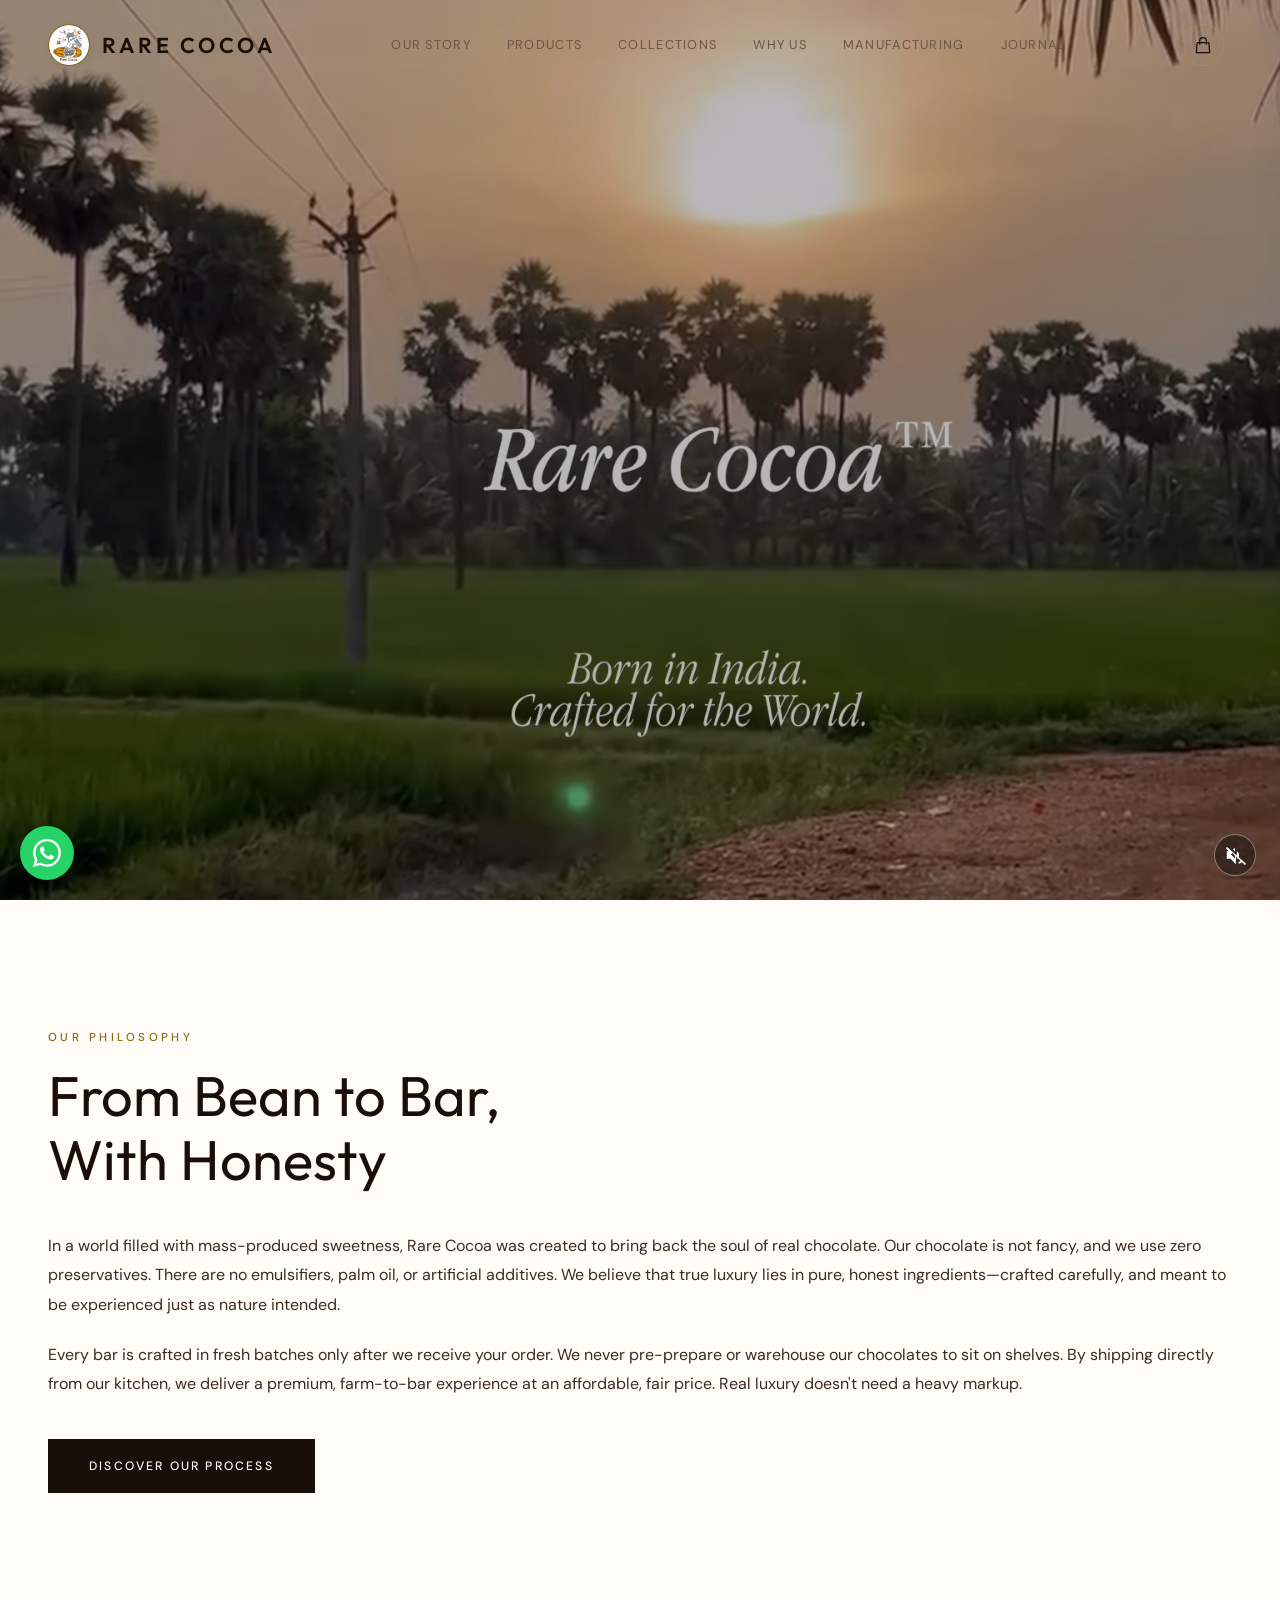
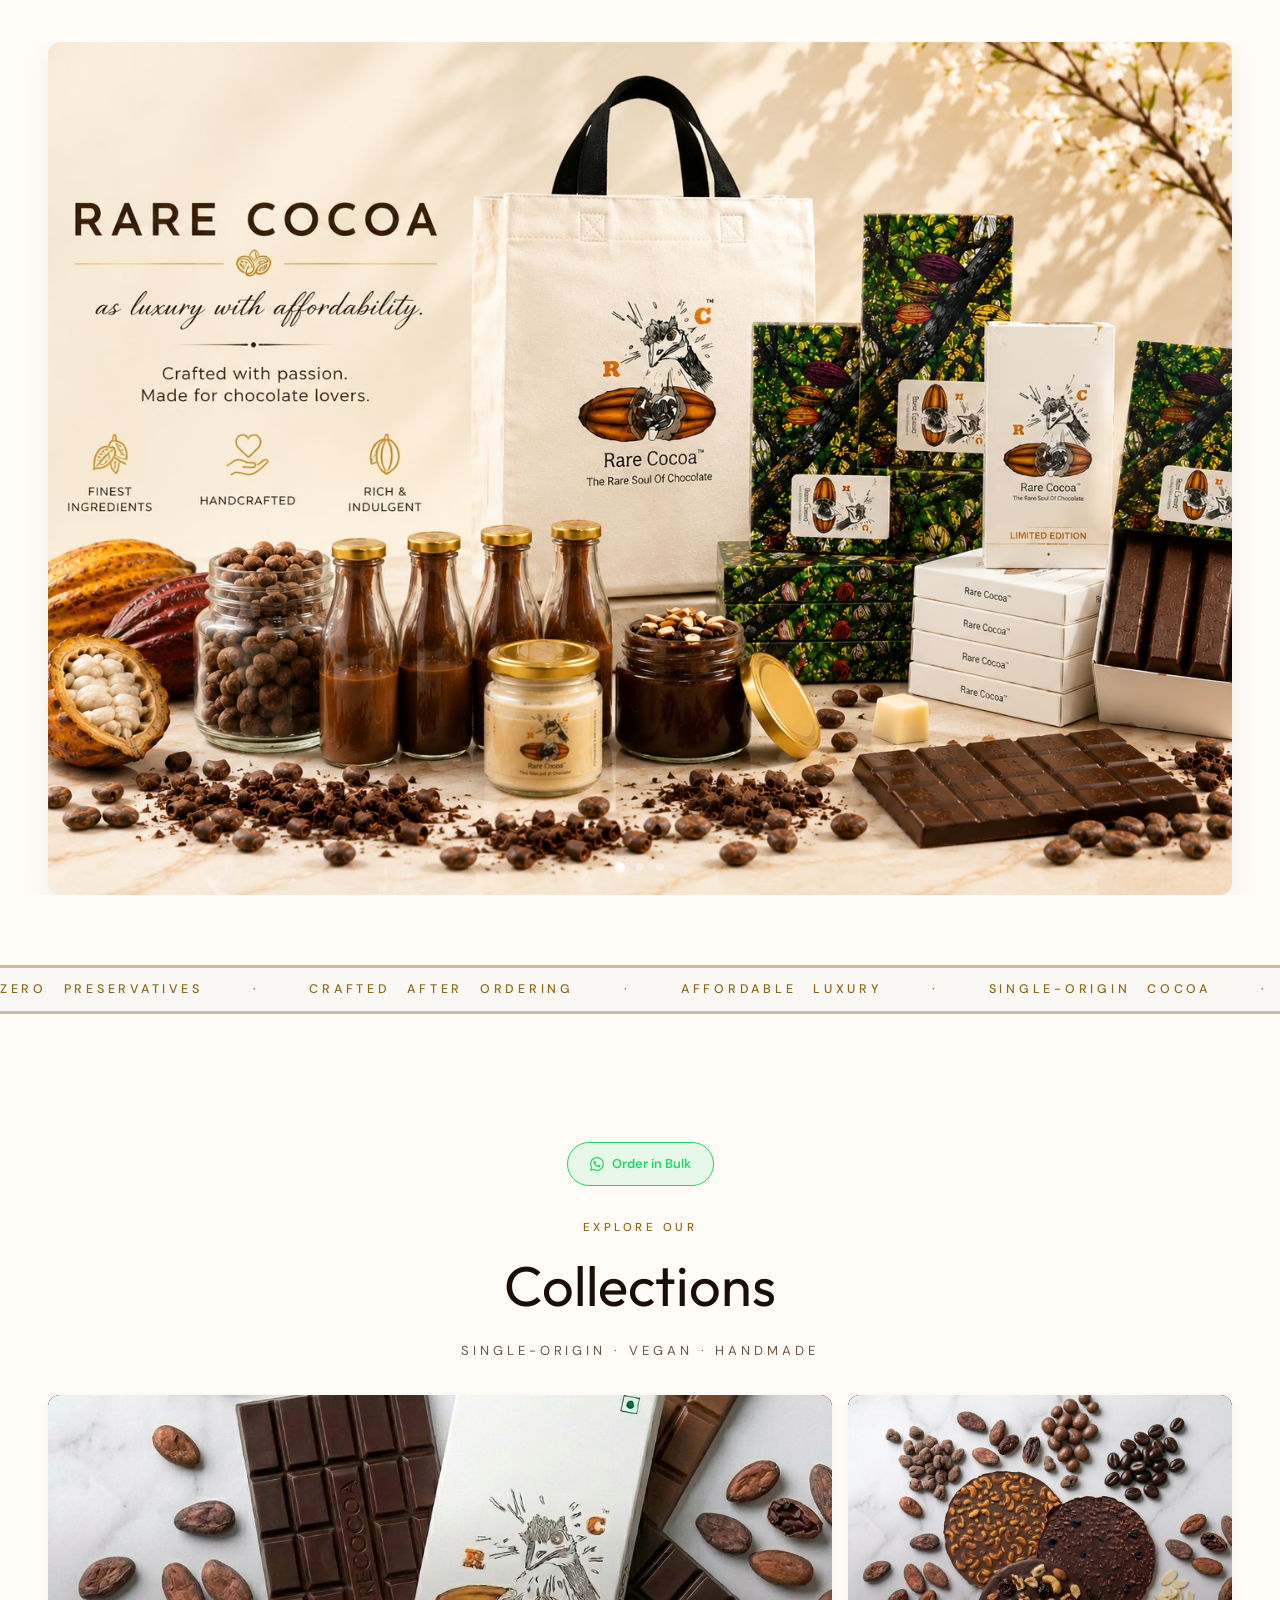
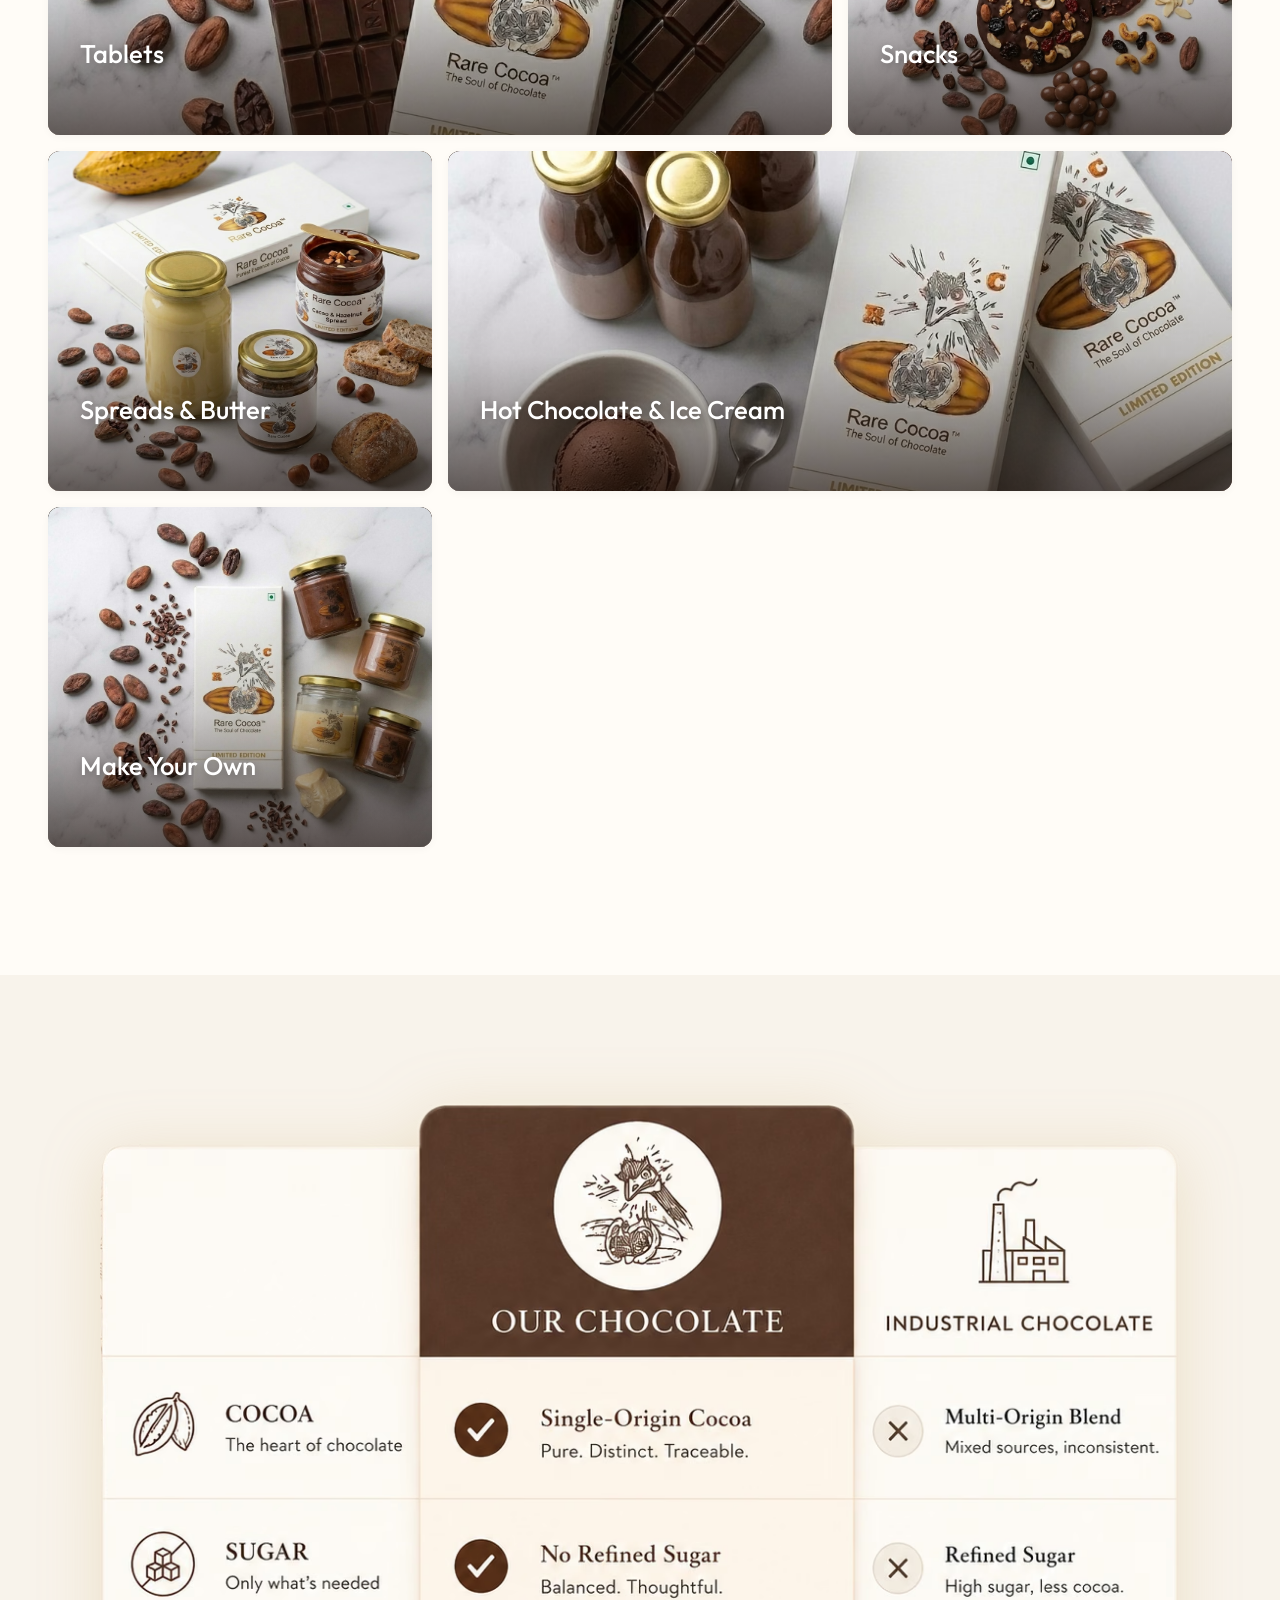
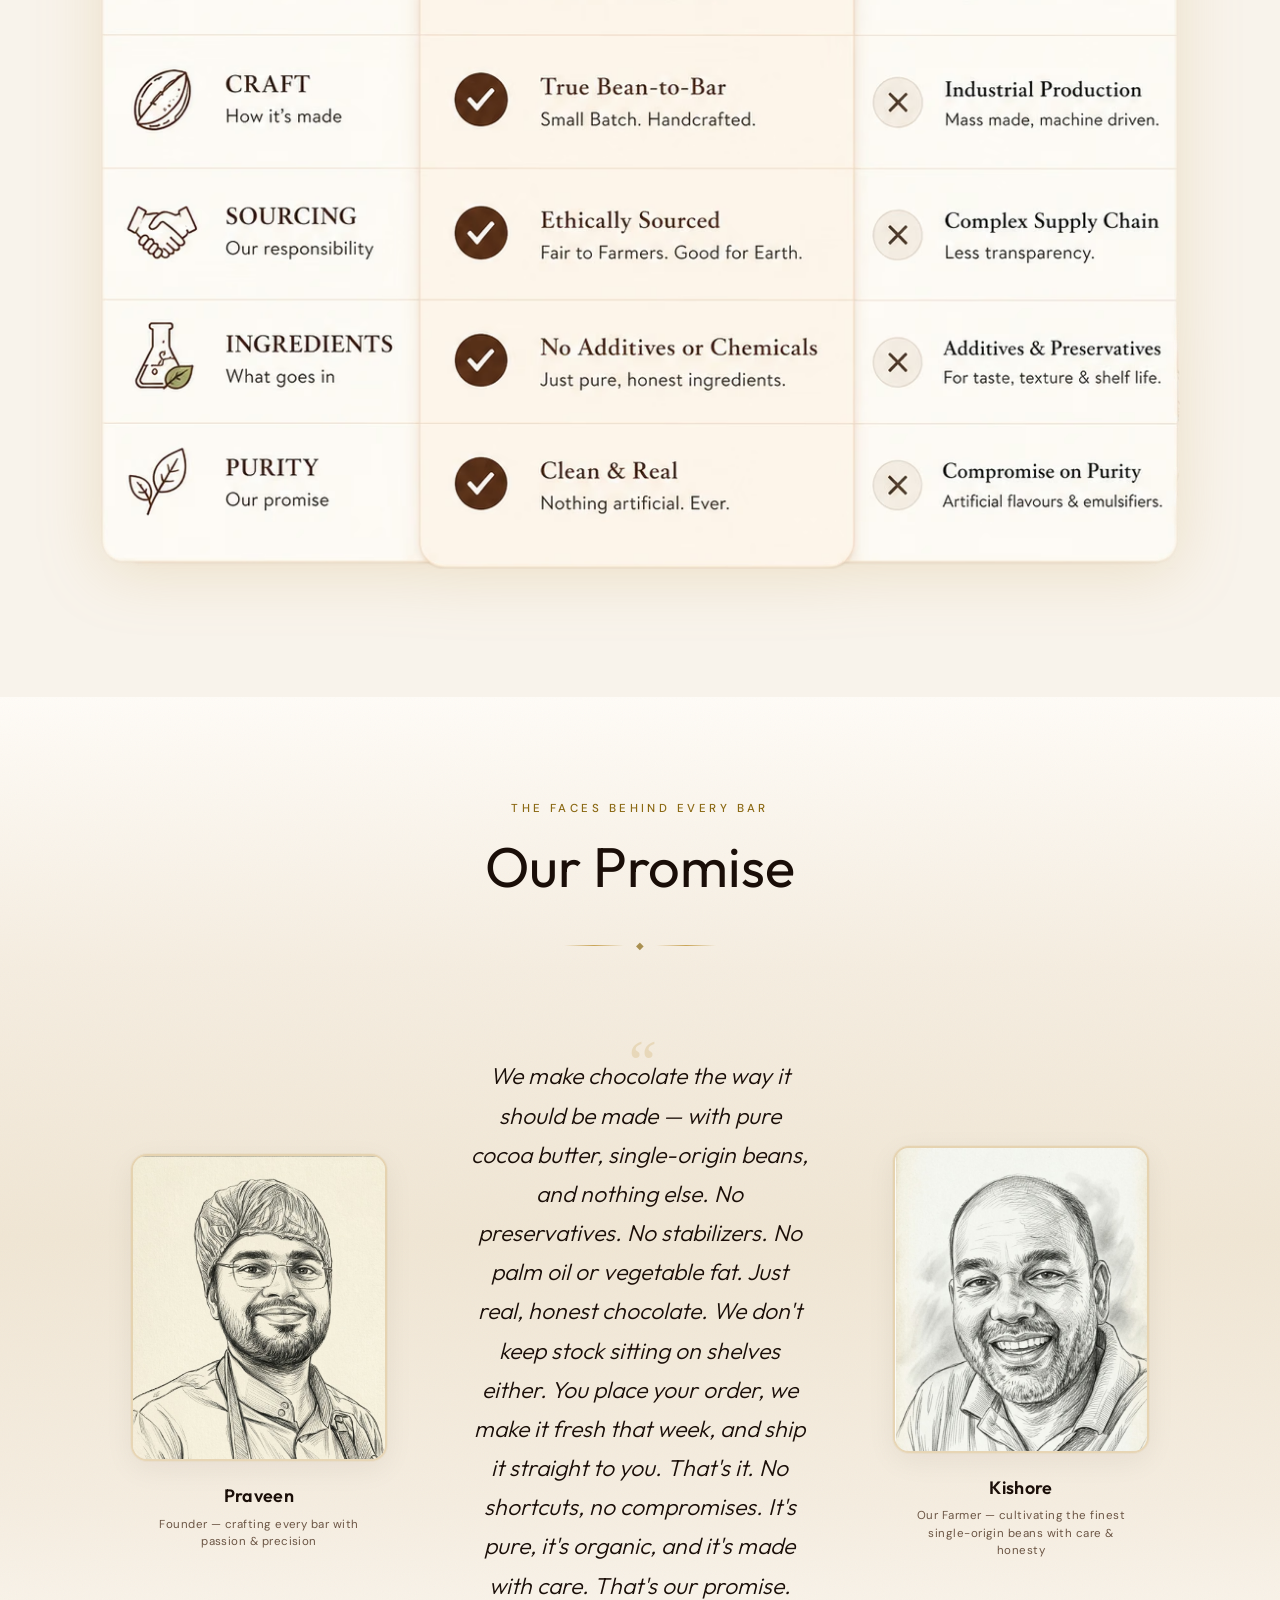
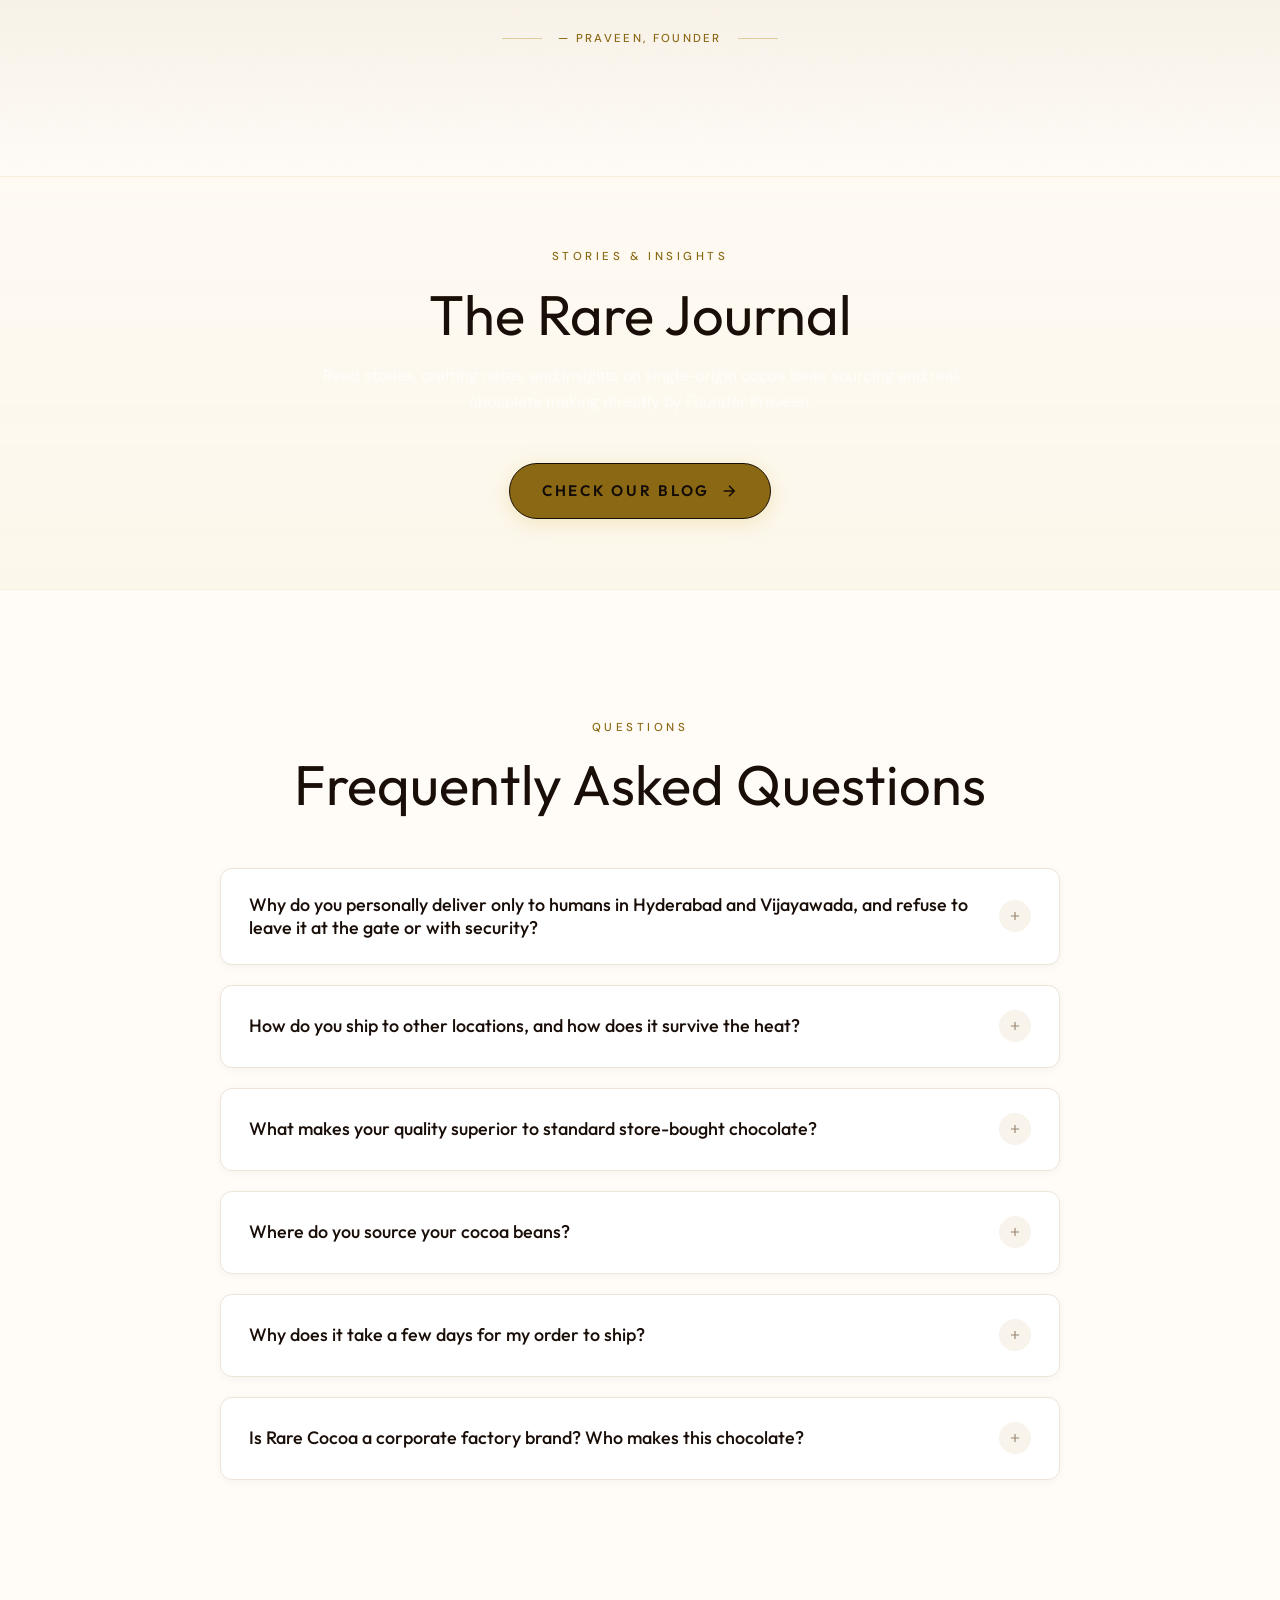
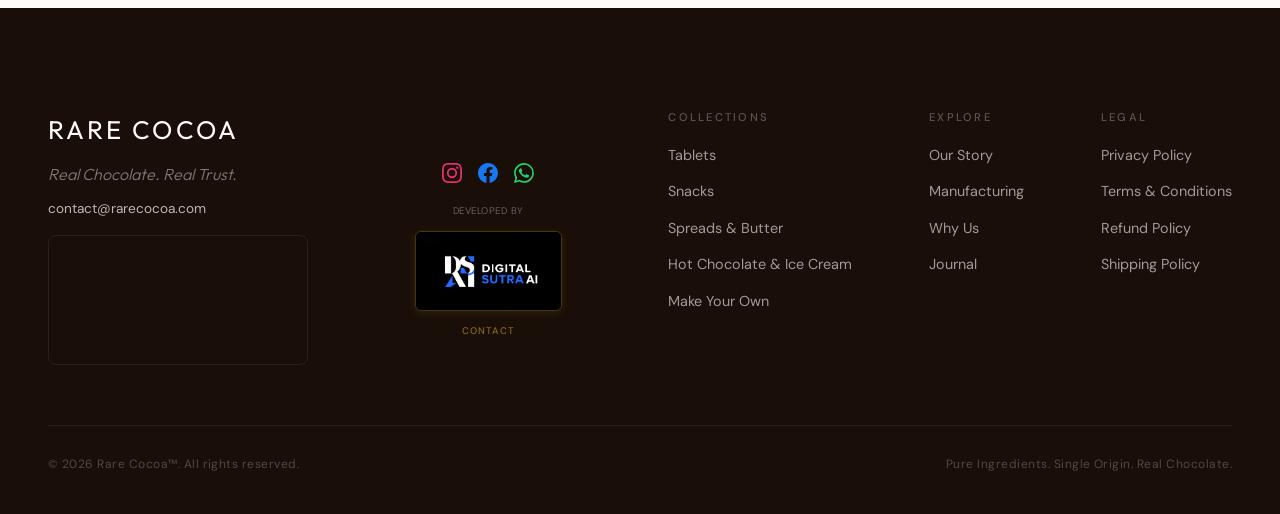
==== index.html @ 62f8c424 "Fix Google Analytics tag ID to G-1JV77Z9L9T across all pages" ====
<!DOCTYPE html>

<html lang="en">

<head>

    <!-- Google tag (gtag.js) -->
  <script async src="https://www.googletagmanager.com/gtag/js?id=G-1JV77Z9L9T"></script>
  <script>
    window.dataLayer = window.dataLayer || [];
    function gtag(){dataLayer.push(arguments);}
    gtag('js', new Date());

    gtag('config', 'G-1JV77Z9L9T');
  </script>

<meta charset="UTF-8">
  <meta name="viewport" content="width=device-width, initial-scale=1.0">

  <title>Rare Cocoa™ Official Store — Real Dark Chocolate Online India</title>

  <meta name="description" content="Rare Cocoa™ — Handcrafted luxury dark chocolate from single-origin cocoa and pure ingredients. Farm-to-bar. No shortcuts. No false promises. Founded by Praveen.">
  <meta name="keywords" content="Rare Cocoa, rarecocoa, rarecocoa.com, luxury dark chocolate, single origin cocoa, handcrafted chocolate, farm to bar, pure ingredients">
  <meta name="robots" content="index, follow, max-snippet:-1, max-image-preview:large, max-video-preview:-1">
  <link rel="canonical" href="https://rarecocoa.com/">
  <!-- Google Search & Browser Favicon -->
  <link rel="icon" href="/favicon.ico" sizes="any">
  <link rel="icon" type="image/png" sizes="48x48" href="/favicon-48.png">
  <link rel="icon" type="image/png" sizes="96x96" href="/favicon-96.png">
  <link rel="icon" type="image/png" sizes="192x192" href="/favicon-192.png">
  <link rel="icon" type="image/png" sizes="512x512" href="/favicon.png">
  <link rel="shortcut icon" href="/favicon.ico">
  <link rel="apple-touch-icon" sizes="180x180" href="/apple-touch-icon.png">
  <link rel="manifest" href="/site.webmanifest">
  <!-- Geographic & India Region Targeting (Matches Google Business Profile) -->
  <meta name="geo.region" content="IN-AP">
  <meta name="geo.placename" content="Poranki, Vijayawada, Andhra Pradesh 521137, India">
  <meta name="geo.position" content="16.4851;80.6974">
  <meta name="ICBM" content="16.4851, 80.6974">
  <meta name="language" content="English">
  <meta name="author" content="Rare Cocoa">
  <meta name="apple-mobile-web-app-title" content="Rare Cocoa">
  <meta name="application-name" content="Rare Cocoa">

  <!-- Open Graph / Facebook / WhatsApp -->
  <meta property="og:type" content="website">
  <meta property="og:url" content="https://rarecocoa.com/">
  <meta property="og:site_name" content="Rare Cocoa">
  <meta property="og:title" content="Rare Cocoa™ — Real Chocolate. Real Trust.">
  <meta property="og:description" content="Handcrafted luxury dark chocolate from single-origin cocoa and pure ingredients. Farm-to-bar. No shortcuts. No false promises.">
  <meta property="og:image" content="https://rarecocoa.com/preview.jpg">
  <meta property="og:image:secure_url" content="https://rarecocoa.com/preview.jpg">
  <meta property="og:image:type" content="image/jpeg">
  <meta property="og:image:width" content="1024">
  <meta property="og:image:height" content="1024">
  <meta property="og:image:alt" content="Rare Cocoa Handcrafted Luxury Dark Chocolate Tablets">

  <!-- Twitter / X -->
  <meta name="twitter:card" content="summary_large_image">
  <meta name="twitter:url" content="https://rarecocoa.com/">
  <meta name="twitter:title" content="Rare Cocoa™ — Real Chocolate. Real Trust.">
  <meta name="twitter:description" content="Handcrafted luxury dark chocolate from single-origin cocoa and pure ingredients. Farm-to-bar. No shortcuts. No false promises.">
  <meta name="twitter:image" content="https://rarecocoa.com/preview.jpg">

  <!-- Structured Data: WebSite, Brand & OnlineStore Entity Graph matching Google Business Profile -->
  <script type="application/ld+json">
  {
    "@context": "https://schema.org",
    "@graph": [
      {
        "@type": "WebSite",
        "@id": "https://rarecocoa.com/#website",
        "url": "https://rarecocoa.com/",
        "name": "Rare Cocoa",
        "alternateName": ["rarecocoa", "rarecocoa.com", "Rare Cocoa Official", "Rare Cocoa™", "Rare Cocoa India", "Rare Cocoa Vijayawada"],
        "description": "The Official Online Store of Rare Cocoa. Handcrafted luxury single-origin dark chocolate.",
        "inLanguage": "en-IN",
        "publisher": {
          "@id": "https://rarecocoa.com/#organization"
        }
      },
      {
        "@type": ["Organization", "Brand", "OnlineStore", "LocalBusiness"],
        "@id": "https://rarecocoa.com/#organization",
        "name": "Rare Cocoa",
        "legalName": "Rare Cocoa Handcrafted Chocolates",
        "alternateName": ["rarecocoa", "rarecocoa.com", "Rare Cocoa™", "Rare Cocoa India", "Rare Cocoa Vijayawada"],
        "url": "https://rarecocoa.com",
        "logo": {
          "@type": "ImageObject",
          "url": "https://rarecocoa.com/logo.png",
          "caption": "Rare Cocoa Official Logo"
        },
        "image": [
          "https://rarecocoa.com/preview.jpg",
          "https://rarecocoa.com/assets/category_snacks.jpg",
          "https://rarecocoa.com/assets/category_spreads.jpg",
          "https://rarecocoa.com/assets/category_hotchocolate_butter.jpg",
          "https://rarecocoa.com/assets/category_slabs.jpg"
        ],
        "telephone": "+918121725892",
        "priceRange": "₹200 - ₹400",
        "currenciesAccepted": "INR",
        "paymentAccepted": "UPI, Credit Card, Debit Card, Net Banking",
        "address": {
          "@type": "PostalAddress",
          "streetAddress": "Flat no.38, 2, Ramapuram Colony Rd, Ramapuram Colony, Poranki",
          "addressLocality": "Vijayawada",
          "addressRegion": "Andhra Pradesh",
          "postalCode": "521137",
          "addressCountry": "IN"
        },
        "geo": {
          "@type": "GeoCoordinates",
          "latitude": 16.4851,
          "longitude": 80.6974
        },
        "areaServed": [
          {
            "@type": "Country",
            "name": "India"
          }
        ],
        "aggregateRating": {
          "@type": "AggregateRating",
          "ratingValue": "4.9",
          "reviewCount": "80"
        },
        "contactPoint": [
          {
            "@type": "ContactPoint",
            "telephone": "+918121725892",
            "contactType": "Customer Support",
            "areaServed": "IN",
            "availableLanguage": ["English", "Telugu", "Hindi"]
          },
          {
            "@type": "ContactPoint",
            "telephone": "+918374013232",
            "contactType": "Orders & WhatsApp Checkout",
            "areaServed": "IN"
          }
        ],
        "hasMap": "https://maps.google.com/maps?q=Rare%20Cocoa%20Poranki%20Vijayawada",
        "sameAs": [
          "https://www.instagram.com/rarecocoa/?hl=en",
          "https://www.facebook.com/p/Rare-Cocoa-61575199524262/",
          "https://maps.google.com/maps?q=Rare%20Cocoa%20Poranki%20Vijayawada"
        ]
      },
      {
        "@type": "ItemList",
        "@id": "https://rarecocoa.com/#collections",
        "name": "Rare Cocoa Collections",
        "itemListElement": [
          {
            "@type": "ListItem",
            "position": 1,
            "name": "Handcrafted Chocolate Tablets",
            "url": "https://rarecocoa.com/tablets.html",
            "image": "https://rarecocoa.com/preview.jpg"
          },
          {
            "@type": "ListItem",
            "position": 2,
            "name": "Clusters & Bites",
            "url": "https://rarecocoa.com/snacks.html",
            "image": "https://rarecocoa.com/assets/category_snacks.jpg"
          },
          {
            "@type": "ListItem",
            "position": 3,
            "name": "Artisanal Spreads",
            "url": "https://rarecocoa.com/spreads.html",
            "image": "https://rarecocoa.com/assets/category_spreads.jpg"
          },
          {
            "@type": "ListItem",
            "position": 4,
            "name": "Pure Cocoa Butter & Hot Chocolate",
            "url": "https://rarecocoa.com/hot-chocolate-ice-cream.html",
            "image": "https://rarecocoa.com/assets/category_hotchocolate_butter.jpg"
          },
          {
            "@type": "ListItem",
            "position": 5,
            "name": "Pure Chocolate Slabs",
            "url": "https://rarecocoa.com/chocolate-slab.html",
            "image": "https://rarecocoa.com/assets/category_slabs.jpg"
          }
        ]
      }
    ]
  }
  </script>

  <!-- Fonts (async to avoid render-blocking) -->

  <link rel="preconnect" href="https://fonts.googleapis.com">

  <link rel="preconnect" href="https://fonts.gstatic.com" crossorigin>

  <link rel="preload" href="https://fonts.googleapis.com/css2?family=Outfit:wght@300;400;500;600;700&family=DM+Sans:ital,opsz,wght@0,9..40,300;0,9..40,400;0,9..40,500;0,9..40,600;0,9..40,700;1,9..40,400&display=swap" as="style" onload="this.onload=null;this.rel='stylesheet'">

  <noscript><link rel="stylesheet" href="https://fonts.googleapis.com/css2?family=Outfit:wght@300;400;500;600;700&family=DM+Sans:ital,opsz,wght@0,9..40,300;0,9..40,400;0,9..40,500;0,9..40,600;0,9..40,700;1,9..40,400&display=swap"></noscript>

  <!-- Styles -->

  <link rel="stylesheet" href="styles.css?v=v80">
  <script>
    if ('serviceWorker' in navigator) {
      navigator.serviceWorker.getRegistrations().then(function(regs) {
        for (var i = 0; i < regs.length; i++) { regs[i].unregister(); }
      });
      if ('caches' in window) {
        caches.keys().then(function(keys) {
          keys.forEach(function(k) { caches.delete(k); });
        });
      }
    }
    try {
      for (var k in localStorage) {
        if (k && k.indexOf('rc_products_') === 0 && k.indexOf('rc_products_v53_') === -1) {
          localStorage.removeItem(k);
        }
      }
    } catch(e) {}
  </script>

</head>

<body>

  <!-- Premium Loader -->

  <div id="premium-loader" class="premium-loader">

    <div class="loader-content">

      <img src="logo.avif" alt="Rare Cocoa" class="loader-logo-img">

      <div class="loader-logo">Rare Cocoa</div>

      <div class="loader-tagline">The Soul of Chocolate</div>

      <div class="loader-progress-bar">

        <div class="loader-progress-line" id="loader-progress-line"></div>

      </div>

      <div class="loader-status" id="loader-status">0%</div>

    </div>

  </div>

  <script>

    (function() {

      var loader = document.getElementById('premium-loader');

      var line = document.getElementById('loader-progress-line');

      var status = document.getElementById('loader-status');

      var progress = 0;

      var interval = setInterval(function() {

        progress += Math.random() * 18 + 5;

        if (progress > 100) progress = 100;

        if (line) line.style.width = progress + '%';

        if (status) status.textContent = Math.round(progress) + '%';

        var logoImg = document.querySelector('.loader-logo-img');

        var logoText = document.querySelector('.loader-logo');

        if (logoImg) {

          var glowVal = 8 + (progress / 100) * 16;

          var opacityVal = 0.2 + (progress / 100) * 0.6;

          logoImg.style.boxShadow = '0 0 ' + glowVal + 'px rgba(212, 175, 55, ' + opacityVal + ')';

        }

        if (logoText) {

          var scaleVal = 1 + (progress / 100) * 0.05;

          logoText.style.transform = 'scale(' + scaleVal + ')';

        }

        if (progress >= 100) {

          clearInterval(interval);

          setTimeout(function() {

            if (loader) {

              loader.classList.add('fade-out');

              setTimeout(function() { loader.remove(); }, 600);

            }

          }, 200);

        }

      }, 180);

      setTimeout(function() {

        clearInterval(interval);

        if (line) line.style.width = '100%';

        if (status) status.textContent = '100%';

        var logoImg = document.querySelector('.loader-logo-img');

        var logoText = document.querySelector('.loader-logo');

        if (logoImg) {

          logoImg.style.boxShadow = '0 0 24px rgba(212, 175, 55, 0.8)';

        }

        if (logoText) {

          logoText.style.transform = 'scale(1.05)';

        }

        setTimeout(function() {

          if (loader && !loader.classList.contains('fade-out')) {

            loader.classList.add('fade-out');

            setTimeout(function() { loader.remove(); }, 600);

          }

        }, 200);

      }, 2000);

    })();

  </script>

  <!-- â”€â”€â”€ Navigation â”€â”€â”€â”€â”€â”€â”€â”€â”€â”€â”€â”€â”€â”€â”€â”€â”€â”€â”€â”€â”€â”€â”€â”€â”€â”€â”€â”€â”€â”€â”€â”€â”€â”€â”€â”€â”€â”€â”€ -->

  <nav class="nav" id="nav">

    <div class="nav-inner">

      <a href="/" class="nav-logo" id="navLogo">

        <img src="logo.avif" alt="Rare Cocoa Logo" class="nav-logo-img">

        <span>RARE COCOA</span>

      </a>

      <div class="nav-links" id="navLinks">

        <a href="#story">Our Story</a>

        <a href="#products">Products</a>

        <a href="#collections">Collections</a>

        <a href="#compare">Why Us</a>

        <a href="manufacturing.html">Manufacturing</a>

        <a href="blog.html">Journal</a>

      </div>

      <button class="nav-menu-btn" id="menuBtn" aria-label="Toggle navigation menu">

        <span></span><span></span><span></span>

      </button>

    </div>

  </nav>

  <!-- â”€â”€â”€ Mobile Menu â”€â”€â”€â”€â”€â”€â”€â”€â”€â”€â”€â”€â”€â”€â”€â”€â”€â”€â”€â”€â”€â”€â”€â”€â”€â”€â”€â”€â”€â”€â”€â”€â”€â”€â”€â”€â”€â”€ -->

  <div class="mobile-menu" id="mobileMenu">

    <a href="#story">Our Story</a>

    <a href="#products">Products</a>

    <a href="#collections">Collections</a>

    <a href="#compare">Why Us</a>

    <a href="manufacturing.html">Manufacturing</a>

    <a href="blog.html">Journal</a>

  </div>

  <!-- â•â•â•â•â•â•â•â•â•â•â•â•â•â•â•â•â•â•â•â•â•â•â•â•â•â•â•â•â•â•â•â•â•â•â•â•â•â•â•â•â•â•â•â•â•â•â•â•â•â•â•â•â•â•â•

       SECTION 1 &mdash; HERO (Autoplay Video)

       â•â•â•â•â•â•â•â•â•â•â•â•â•â•â•â•â•â•â•â•â•â•â•â•â•â•â•â•â•â•â•â•â•â•â•â•â•â•â•â•â•â•â•â•â•â•â•â•â•â•â•â•â•â•â• -->

  <section class="hero" id="hero">

    <!-- Video background -->

    <div class="hero-video-container">

      <!-- Desktop landscape video -->

      <video class="hero-video hero-video-desktop" muted loop playsinline preload="none" aria-label="Hero Video" id="heroVideo">

        <source data-src="assets/new_hero.mp4" type="video/mp4">

      </video>

      <!-- Mobile portrait video (4:5) -->

      <video class="hero-video hero-video-mobile" muted loop playsinline preload="auto" aria-label="Hero Video Mobile" id="heroVideoMobile">

        <source data-src="assets/newmobilehero.mp4" type="video/mp4">

      </video>

      <div class="hero-overlay"></div>

      <!-- Mute/Unmute Toggle Button -->
      <button id="heroVolumeBtn" class="hero-volume-btn" aria-label="Unmute video">
        <svg id="heroVolumeIcon" viewBox="0 0 24 24" width="22" height="22" fill="currentColor" style="pointer-events: none; display: block;">
          <!-- Muted state speaker icon by default -->
          <path d="M16.5 12c0-1.77-1.02-3.29-2.5-4.03v8.05c1.48-.73 2.5-2.25 2.5-4.02zM12 4L9.91 6.09 12 8.18V4zm-7.97-.28a.996.996 0 10-1.41 1.41L5.27 7.8H3v8.4h4.2l5.8 5.8v-8.58l5.22 5.22c-.67.45-1.4.8-2.22.98v2.01c1.36-.26 2.6-.86 3.63-1.69l2.42 2.42a.996.996 0 101.41-1.41L4.03 3.72zm5.97 7.08L12 12.8v3.02L8.2 12H7.27L10 9.27z"/>
        </svg>
      </button>

    </div>

    <div class="hero-content">

      <div class="hero-badge">EST. MMXXIV</div>

      <div class="hero-divider">

        <span class="hero-divider-line"></span>

        <span class="hero-divider-diamond">&#9670;</span>

        <span class="hero-divider-line"></span>

      </div>

      <p class="hero-tagline">Real Chocolate. Real Trust.</p>

      <p class="hero-sub">Single Origin &middot; Pure Ingredients &middot; Luxury Dark Chocolate</p>

    </div>

    <div class="hero-scroll">

      <span>Scroll</span>

      <div class="hero-scroll-line"></div>

    </div>

  </section>

  <!-- â•â•â•â•â•â•â•â•â•â•â•â•â•â•â•â•â•â•â•â•â•â•â•â•â•â•â•â•â•â•â•â•â•â•â•â•â•â•â•â•â•â•â•â•â•â•â•â•â•â•â•â•â•â•â•

       SECTION 2 &mdash; BRAND STORY / MANUFACTURING TEASER

       â•â•â•â•â•â•â•â•â•â•â•â•â•â•â•â•â•â•â•â•â•â•â•â•â•â•â•â•â•â•â•â•â•â•â•â•â•â•â•â•â•â•â•â•â•â•â•â•â•â•â•â•â•â•â• -->

  <section class="story" id="story">

    <div class="container">

      <div class="story-grid">

        <div class="story-content reveal">

          <span class="section-label">Our Philosophy</span>

          <h2 class="section-title">From Bean to Bar,<br>With Honesty</h2>

          <p class="story-text">

            In a world filled with mass-produced sweetness, Rare Cocoa was created to bring 

            back the soul of real chocolate. Our chocolate is not fancy, and we use zero preservatives. 

            There are no emulsifiers, palm oil, or artificial additives. We believe that true luxury 

            lies in pure, honest ingredients&mdash;crafted carefully, and meant to be experienced just as nature intended.

          </p>

          <p class="story-text">

            Every bar is crafted in fresh batches only after we receive your order. We never pre-prepare or warehouse our chocolates to sit on shelves. By shipping 
            directly from our kitchen, we deliver a premium, farm-to-bar experience at an affordable, fair price. Real luxury doesn't need a heavy markup.
          </p>
          <a href="manufacturing.html" class="btn-primary" id="discoverBtn">Discover Our Process</a>
        </div>

      </div>

    </div>
  </section>

  <!-- ═════════════════════════════════════════════════════════════════════════════

       SECTION 3 — IMAGE CAROUSEL

       ═════════════════════════════════════════════════════════════════════════════ -->

  <section class="image-carousel-section" id="products">

    <div class="home-carousel-container">

      <div class="home-carousel-track">

        <div class="home-carousel-slide active">

          <img src="assets/carousel1.avif" alt="Rare Cocoa Craft Chocolate Carousel 1">

        </div>

        <div class="home-carousel-slide">

          <img src="assets/carousel2.avif" alt="Rare Cocoa Craft Chocolate Carousel 2">

        </div>

        <div class="home-carousel-slide">

          <img src="assets/carousel3.avif" alt="Rare Cocoa Craft Chocolate Carousel 3">

        </div>

      </div>

      <!-- Dots -->

      <div class="home-carousel-dots">

        <span class="home-carousel-dot active"></span>

        <span class="home-carousel-dot"></span>

        <span class="home-carousel-dot"></span>

      </div>

    </div>

  </section>

  <!-- â•â•â•â•â•â•â•â•â•â•â•â•â•â•â•â•â•â•â•â•â•â•â•â•â•â•â•â•â•â•â•â•â•â•â•â•â•â•â•â•â•â•â•â•â•â•â•â•â•â•â•â•â•â•â•

       BRAND PROMISE STRIP

       â•â•â•â•â•â•â•â•â•â•â•â•â•â•â•â•â•â•â•â•â•â•â•â•â•â•â•â•â•â•â•â•â•â•â•â•â•â•â•â•â•â•â•â•â•â•â•â•â•â•â•â•â•â•â• -->

  <div class="brand-strip">

    <div class="marquee-track">

      <span class="marquee-content">Zero Preservatives &nbsp;&nbsp;&middot;&nbsp;&nbsp; Crafted After Ordering &nbsp;&nbsp;&middot;&nbsp;&nbsp; Affordable Luxury &nbsp;&nbsp;&middot;&nbsp;&nbsp; Single-Origin Cocoa &nbsp;&nbsp;&middot;&nbsp;&nbsp; Not Fancy, Just Pure &nbsp;&nbsp;&middot;&nbsp;&nbsp; Fresh Batches Only &nbsp;&nbsp;&middot;&nbsp;&nbsp; Luxury Without The Markup &nbsp;&nbsp;&middot;&nbsp;&nbsp;</span>

      <span class="marquee-content" aria-hidden="true">Zero Preservatives &nbsp;&nbsp;&middot;&nbsp;&nbsp; Crafted After Ordering &nbsp;&nbsp;&middot;&nbsp;&nbsp; Affordable Luxury &nbsp;&nbsp;&middot;&nbsp;&nbsp; Single-Origin Cocoa &nbsp;&nbsp;&middot;&nbsp;&nbsp; Not Fancy, Just Pure &nbsp;&nbsp;&middot;&nbsp;&nbsp; Fresh Batches Only &nbsp;&nbsp;&middot;&nbsp;&nbsp; Luxury Without The Markup &nbsp;&nbsp;&middot;&nbsp;&nbsp;</span>

    </div>

  </div>

  <!-- â•â•â•â•â•â•â•â•â•â•â•â•â•â•â•â•â•â•â•â•â•â•â•â•â•â•â•â•â•â•â•â•â•â•â•â•â•â•â•â•â•â•â•â•â•â•â•â•â•â•â•â•â•â•â•

       SECTION 4 &mdash; COLLECTION CATEGORIES (BENTO GRID)

       â•â•â•â•â•â•â•â•â•â•â•â•â•â•â•â•â•â•â•â•â•â•â•â•â•â•â•â•â•â•â•â•â•â•â•â•â•â•â•â•â•â•â•â•â•â•â•â•â•â•â•â•â•â•â• -->

  <section class="categories" id="collections">

    <div class="container">

      <!-- Bulk Order Button -->
      <div style="text-align: center; margin-bottom: 32px;">
        <a href="https://wa.me/919676114516?text=I%20want%20to%20order%20in%20bulk" target="_blank" rel="noopener" style="display: inline-flex; align-items: center; gap: 8px; padding: 10px 22px; border-radius: 100px; background: rgba(37, 211, 102, 0.1); border: 1.5px solid #25D366; color: #25D366; font-family: var(--font-body); font-size: 0.8rem; font-weight: 600; text-decoration: none; transition: all 0.25s;" onmouseover="this.style.background='#25D366'; this.style.color='#fff';" onmouseout="this.style.background='rgba(37, 211, 102, 0.1)'; this.style.color='#25D366';">
          <svg viewBox="0 0 16 16" width="14" height="14" fill="currentColor" style="display: inline-block; vertical-align: middle;"><path d="M13.601 2.326A7.85 7.85 0 0 0 7.994 0C3.627 0 .068 3.558.064 7.926c0 1.399.366 2.76 1.057 3.965L0 16l4.204-1.102a7.9 7.9 0 0 0 3.79.965h.004c4.368 0 7.926-3.558 7.93-7.93A7.9 7.9 0 0 0 13.6 2.326zM7.994 14.521a6.6 6.6 0 0 1-3.356-.92l-.24-.144-2.494.654.666-2.433-.156-.251a6.56 6.56 0 0 1-1.007-3.505c0-3.626 2.957-6.584 6.591-6.584a6.56 6.56 0 0 1 4.66 1.931 6.56 6.56 0 0 1 1.928 4.66c-.004 3.639-2.961 6.592-6.592 6.592m3.615-4.934c-.197-.099-1.17-.578-1.353-.646-.182-.065-.315-.099-.445.099-.133.197-.513.646-.627.775-.114.133-.232.148-.43.05-.197-.1-.836-.308-1.592-.985-.59-.525-.985-1.175-1.103-1.372-.114-.198-.011-.304.088-.403.087-.088.197-.232.296-.346.1-.114.133-.198.198-.33.065-.134.034-.248-.015-.347-.05-.099-.445-1.076-.612-1.47-.16-.389-.323-.335-.445-.34-.114-.007-.247-.007-.38-.007a.73.73 0 0 0-.529.247c-.182.198-.691.677-.691 1.654s.71 1.916.81 2.049c.098.133 1.394 2.132 3.383 2.992.47.205.84.326 1.129.418.475.152.904.129 1.246.08.38-.058 1.171-.48 1.338-.943.164-.464.164-.86.114-.943-.049-.084-.182-.133-.38-.232"/></svg>
          Order in Bulk
        </a>
      </div>

      <span class="section-label center">Explore Our</span>

      <h2 class="section-title center">Collections</h2>

      <p class="brand-strip-text" style="text-align:center;margin-top:-16px;margin-bottom:32px;">Single-Origin &middot; Vegan &middot; Handmade</p>

      <div class="category-grid stagger-children">

        <!-- Tablets &mdash; Large card -->

        <a href="tablets.html" class="category-card large reveal" id="catTablets">

          <div class="category-img">

            <div class="image-placeholder" style="aspect-ratio:auto;border:none;width:100%;height:100%;background:linear-gradient(135deg, #3D2B1F 0%, #5C3D2E 50%, #8B6914 100%);">

              <span class="placeholder-icon" style="font-size:3rem;opacity:0.3;">🍫</span>

              <img src="assets/category_tablet2.avif?v=2" alt="Tablets">

            </div>

          </div>

          <div class="category-overlay">

            <h3>Tablets</h3>

            <span class="category-cta">Explore Collection &rarr;</span>

          </div>

        </a>

        <!-- Snacks -->

        <a href="snacks.html" class="category-card reveal" id="catSnacks">

          <div class="category-img">

            <div class="image-placeholder" style="aspect-ratio:auto;border:none;width:100%;height:100%;background:linear-gradient(135deg, #4A3228 0%, #6B4532 50%, #8B5E3C 100%);">

              <span class="placeholder-icon" style="font-size:3rem;opacity:0.3;">🥜</span>

              <img src="assets/category_snacks.avif" alt="Snacks">

            </div>

          </div>

          <div class="category-overlay">

            <h3>Snacks</h3>

            <span class="category-cta">Explore Collection &rarr;</span>

          </div>

        </a>

        <!-- Spreads -->

        <a href="spreads.html" class="category-card reveal" id="catSpreads">

          <div class="category-img">

            <div class="image-placeholder" style="aspect-ratio:auto;border:none;width:100%;height:100%;background:linear-gradient(135deg, #5C4033 0%, #7B5B44 50%, #A0826D 100%);">

              <span class="placeholder-icon" style="font-size:3rem;opacity:0.3;">🍯</span>

              <img src="assets/category_spreads.avif" alt="Spreads &amp; Butter">

            </div>

          </div>

          <div class="category-overlay">

            <h3>Spreads &amp; Butter</h3>

            <span class="category-cta">Explore Collection &rarr;</span>

          </div>

        </a>

        <!-- Hot Chocolate & Ice Cream &mdash; Large card -->

        <a href="hot-chocolate-ice-cream.html" class="category-card large reveal" id="catHotChoc">

          <div class="category-img">

            <div class="image-placeholder" style="aspect-ratio:auto;border:none;width:100%;height:100%;background:linear-gradient(135deg, #2C1810 0%, #4A2820 50%, #6B3A2A 100%);">

              <span class="placeholder-icon" style="font-size:3rem;opacity:0.3;">☕</span>

              <img src="assets/category_hotchocolate_butter.avif" alt="Hot Chocolate & Ice Cream">

            </div>

          </div>

          <div class="category-overlay">

            <h3>Hot Chocolate & Ice Cream</h3>

            <span class="category-cta">Explore Collection &rarr;</span>

          </div>

        </a>

        <!-- Make Your Own -->

        <a href="make-your-own.html" class="category-card reveal" id="catMakeOwn">

          <div class="category-img">

            <div class="image-placeholder" style="aspect-ratio:auto;border:none;width:100%;height:100%;background:linear-gradient(135deg, #1A0E08 0%, #3D2B1F 50%, #5C4033 100%);">

              <span class="placeholder-icon" style="font-size:3rem;opacity:0.3;">✨</span>

              <img src="assets/category_makeyourownchocolate.avif" alt="Make Your Own">

            </div>

          </div>

          <div class="category-overlay">

            <h3>Make Your Own</h3>

            <span class="category-cta">Explore Collection &rarr;</span>

          </div>

        </a>



      </div>

    </div>

  </section>

  <!-- â•â•â•â•â•â•â•â•â•â•â•â•â•â•â•â•â•â•â•â•â•â•â•â•â•â•â•â•â•â•â•â•â•â•â•â•â•â•â•â•â•â•â•â•â•â•â•â•â•â•â•â•â•â•â•

       SECTION 5 &mdash; RARE COCOA vs. INDUSTRY COMPARISON

       â•â•â•â•â•â•â•â•â•â•â•â•â•â•â•â•â•â•â•â•â•â•â•â•â•â•â•â•â•â•â•â•â•â•â•â•â•â•â•â•â•â•â•â•â•â•â•â•â•â•â•â•â•â•â• -->

  <section class="compare" id="compare">

    <div class="compare-image-wrapper reveal">

      <img src="assets/pic_rc-vs-ind.avif?v=2" alt="Rare Cocoa vs. Industry Chocolate Comparison Table" class="compare-image">

    </div>

  </section>

  <!-- â•â•â•â•â•â•â•â•â•â•â•â•â•â•â•â•â•â•â•â•â•â•â•â•â•â•â•â•â•â•â•â•â•â•â•â•â•â•â•â•â•â•â•â•â•â•â•â•â•â•â•â•â•â•â•

       OUR PROMISE &mdash; PORTRAITS

       â•â•â•â•â•â•â•â•â•â•â•â•â•â•â•â•â•â•â•â•â•â•â•â•â•â•â•â•â•â•â•â•â•â•â•â•â•â•â•â•â•â•â•â•â•â•â•â•â•â•â•â•â•â•â• -->

  <section class="our-promise" id="our-promise">

    <div class="promise-bg-grain"></div>

    <div class="container">

      <!-- Section Header -->

      <div class="promise-header reveal">

        <span class="section-label center">The Faces Behind Every Bar</span>

        <h2 class="section-title center">Our Promise</h2>

        <div class="promise-divider">

          <span class="promise-divider-line"></span>

          <span class="promise-divider-icon">&#9670;</span>

          <span class="promise-divider-line"></span>

        </div>

      </div>

      <!-- Portraits Row -->

      <div class="promise-portraits">

        <!-- Founder Portrait (Left) -->

        <div class="promise-portrait reveal reveal-left" data-delay="200">

          <div class="portrait-frame">

            <img src="assets/founder_praveen.avif?v=2" alt="Praveen &mdash; Founder of Rare Cocoa, crafting every bar with passion" loading="lazy">

            <div class="portrait-glow"></div>

          </div>

          <div class="portrait-caption">

            <h3>Praveen</h3>

            <p>Founder &mdash; crafting every bar with passion &amp; precision</p>

          </div>

        </div>

        <!-- Centre Promise Text -->

        <div class="promise-message reveal" data-delay="400">

          <blockquote>

            We make chocolate the way it should be made &mdash; with pure cocoa butter, single-origin beans, and nothing else. No preservatives. No stabilizers. No palm oil or vegetable fat. Just real, honest chocolate. We don't keep stock sitting on shelves either. You place your order, we make it fresh that week, and ship it straight to you. That's it. No shortcuts, no compromises. It's pure, it's organic, and it's made with care. That's our promise.

          </blockquote>

          <div class="promise-signature">

            <span class="signature-line"></span>

            <cite>&mdash; Praveen, Founder</cite>

            <span class="signature-line"></span>

          </div>

        </div>

        <!-- Farmer Portrait (Right) -->

        <div class="promise-portrait reveal reveal-right" data-delay="200">

          <div class="portrait-frame">

            <img src="assets/farmer.avif?v=2" alt="Kishore &mdash; Our Cocoa Farmer sourcing the finest single-origin beans" loading="lazy">

            <div class="portrait-glow"></div>

          </div>

          <div class="portrait-caption">

            <h3>Kishore</h3>

            <p>Our Farmer &mdash; cultivating the finest single-origin beans with care &amp; honesty</p>

          </div>

        </div>

      </div>

    </div>

  </section>

  <!-- â• â• â• â• â• â• â• â• â• â• â• â• â• â• â• â• â• â• â• â• â• â• â• â• â• â• â• â• â• â• â• â• â• â• â• â• â• â• â• â• â• â• â• â• â• â• â• â• â• â• â• â• â• â• â• 

       SECTION 6 &mdash; FAQs

       â• â• â• â• â• â• â• â• â• â• â• â• â• â• â• â• â• â• â• â• â• â• â• â• â• â• â• â• â• â• â• â• â• â• â• â• â• â• â• â• â• â• â• â• â• â• â• â• â• â• â• â• â• â• â•   <!-- SECTION — THE JOURNAL & BLOG -->

  <section class="journal-banner-section" id="journal" style="padding: 70px 0; background: linear-gradient(180deg, rgba(212,175,55,0.02) 0%, rgba(212,175,55,0.06) 100%); border-top: 1px solid rgba(212,175,55,0.12); border-bottom: 1px solid rgba(212,175,55,0.12);">

    <div class="container" style="text-align: center;">

      <span class="section-label center">Stories &amp; Insights</span>

      <h2 class="section-title center" style="margin-bottom: 16px;">The Rare Journal</h2>

      <p style="max-width: 650px; margin: 0 auto 28px auto; color: rgba(255,255,255,0.75); font-family: var(--font-body, 'DM Sans', sans-serif); font-size: 0.98rem; line-height: 1.65;">Read stories, crafting notes, and insights on single-origin cocoa bean sourcing and real chocolate making directly by Founder Praveen.</p>

      <a href="blog.html" class="btn btn-primary" style="display: inline-flex; align-items: center; gap: 10px; padding: 14px 32px; background: var(--accent, #D4AF37); color: #120a07; font-family: var(--font-heading, 'Outfit', sans-serif); font-weight: 600; font-size: 0.95rem; border-radius: 30px; text-decoration: none; transition: transform 0.3s ease, box-shadow 0.3s ease; box-shadow: 0 4px 20px rgba(212,175,55,0.25);" onmouseover="this.style.transform='translateY(-2px) scale(1.02)'" onmouseout="this.style.transform='translateY(0) scale(1)'">

        <span>Check Our Blog</span>

        <svg width="18" height="18" viewBox="0 0 24 24" fill="none" stroke="currentColor" stroke-width="2"><path d="M5 12h14M12 5l7 7-7 7"/></svg>

      </a>

    </div>

  </section>

  <section class="faq-section" id="faq">

    <div class="container">

      <span class="section-label center">Questions</span>

      <h2 class="section-title center">Frequently Asked Questions</h2>

      <div class="faq-container">

        <!-- FAQ 1: Hand-to-Hand Delivery -->

        <div class="faq-item reveal">

          <button class="faq-trigger" type="button" aria-expanded="false">

            <span class="faq-question">Why do you personally deliver only to humans in Hyderabad and Vijayawada, and refuse to leave it at the gate or with security?</span>

            <span class="faq-toggle-icon">

              <svg viewBox="0 0 24 24"><path d="M19 13h-6v6h-2v-6H5v-2h6V5h2v6h6v2z"/></svg>

            </span>

          </button>

          <div class="faq-content">

            <div class="faq-content-inner">

              <p>Because real chocolate contains zero hydrogenated wax or chemical stabilizers, meaning it will melt if left unattended in the heat. For Hyderabad and Vijayawada, we deliver personally and will only hand it directly to a human&mdash;either you or a neighbor. We will never drop it off at a security gate, leave it on the floor, or leave it with guards unless you explicitly take the risk. If no one is around, we coordinate to deliver it when you or someone you trust is there.</p>

            </div>

          </div>

        </div>

        <!-- FAQ 2: Shipping Outside Hyd/Vijayawada -->

        <div class="faq-item reveal">

          <button class="faq-trigger" type="button" aria-expanded="false">

            <span class="faq-question">How do you ship to other locations, and how does it survive the heat?</span>

            <span class="faq-toggle-icon">

              <svg viewBox="0 0 24 24"><path d="M19 13h-6v6h-2v-6H5v-2h6V5h2v6h6v2z"/></svg>

            </span>

          </button>

          <div class="faq-content">

            <div class="faq-content-inner">

              <p>For all locations outside of Hyderabad and Vijayawada, we ship using <strong>RTC Courier</strong> to ensure the fastest direct transport. We package your chocolate in insulated boxes packed with <strong>dry ice</strong> (which keeps the container freezing cold) instead of cheap cooling gels.</p>

            </div>

          </div>

        </div>

        <!-- FAQ 3: Quality -->

        <div class="faq-item reveal">

          <button class="faq-trigger" type="button" aria-expanded="false">

            <span class="faq-question">What makes your quality superior to standard store-bought chocolate?</span>

            <span class="faq-toggle-icon">

              <svg viewBox="0 0 24 24"><path d="M19 13h-6v6h-2v-6H5v-2h6V5h2v6h6v2z"/></svg>

            </span>

          </button>

          <div class="faq-content">

            <div class="faq-content-inner">

              <p>Real, high-quality chocolate is defined by what is left out. Standard commercial chocolates use hydrogenated vegetable oils (like palm oil or wax) to keep it from melting, and chemical emulsifiers to blend it quickly. We use <strong>100% pure cocoa butter</strong> and cacao mass sourced from our single-origin farm, with zero additives. Our chocolate snap, rich cocoa aroma, and clean melt-in-mouth texture are the direct results of this uncompromising purity.</p>

            </div>

          </div>

        </div>

        <!-- FAQ 4: Sourcing -->

        <div class="faq-item reveal">

          <button class="faq-trigger" type="button" aria-expanded="false">

            <span class="faq-question">Where do you source your cocoa beans?</span>

            <span class="faq-toggle-icon">

              <svg viewBox="0 0 24 24"><path d="M19 13h-6v6h-2v-6H5v-2h6V5h2v6h6v2z"/></svg>

            </span>

          </button>

          <div class="faq-content">

            <div class="faq-content-inner">

              <p>We source all our cocoa beans as single-origin from one specific farm. By using beans exclusively from a single estate, we ensure that the unique flavor profile, soil characteristics, and premium quality remain consistent and pure in every single bar we craft.</p>

            </div>

          </div>

        </div>

        <!-- FAQ 5: Batch Schedule -->

        <div class="faq-item reveal">

          <button class="faq-trigger" type="button" aria-expanded="false">

            <span class="faq-question">Why does it take a few days for my order to ship?</span>

            <span class="faq-toggle-icon">

              <svg viewBox="0 0 24 24"><path d="M19 13h-6v6h-2v-6H5v-2h6V5h2v6h6v2z"/></svg>

            </span>

          </button>

          <div class="faq-content">

            <div class="faq-content-inner">

              <p>We craft in fresh weekly batches. When you place an order, we prepare it in the next upcoming batch&mdash;roasting, grinding, tempering, and packaging it fresh. We dispatch all orders weekly. It takes a little longer, but you get fresh chocolate made just for you, not something that's been sitting in cardboard for six months.</p>

            </div>

          </div>

        </div>

        <!-- FAQ 7: About the Brand -->

        <div class="faq-item reveal">

          <button class="faq-trigger" type="button" aria-expanded="false">

            <span class="faq-question">Is Rare Cocoa a corporate factory brand? Who makes this chocolate?</span>

            <span class="faq-toggle-icon"><svg viewBox="0 0 24 24"><path d="M19 13h-6v6h-2v-6H5v-2h6V5h2v6h6v2z"/></svg></span>

          </button>

          <div class="faq-content"><div class="faq-content-inner"><p>Not at all. Rare Cocoa is a small, independent chocolate kitchen founded and run by Praveen. Every batch is roasted, ground, tempered, and wrapped by hand. When you order from us, you are buying directly from the makers.</p></div></div>

        </div>

      </div>

    </div>

  </section>

  <!-- Footer -->

  <footer class="footer" id="footer">

    <div class="container">

      <div class="footer-top">

        <div class="footer-brand">

          <h2 class="footer-logo">RARE COCOA</h2>

          <p class="footer-tagline">Real Chocolate. Real Trust.</p>
          <p class="footer-email" style="margin-top:8px;font-size:0.85rem;"><a href="mailto:contact@rarecocoa.com" style="color:rgba(255,255,255,0.7);text-decoration:none;transition:color 0.3s;" onmouseover="this.style.color='#D4AF37'" onmouseout="this.style.color='rgba(255,255,255,0.7)'">contact@rarecocoa.com</a></p>

          <div class="footer-map-box" style="width:260px;height:130px;border-radius:8px;overflow:hidden;border:1px solid rgba(255,255,255,0.08);margin-top:15px;">

            <iframe src="https://maps.google.com/maps?q=Rare%20Cocoa%20Poranki%20Vijayawada&t=&z=14&ie=UTF8&iwloc=&output=embed" width="100%" height="100%" style="border:0;" allowfullscreen="" loading="lazy" referrerpolicy="no-referrer-when-downgrade"></iframe>

          </div>

        </div>

        <div class="footer-meta-wrapper">

          <div class="footer-meta-row">

            <div class="footer-social-icons">

              <a href="https://www.instagram.com/rarecocoa/?hl=en" target="_blank" rel="noopener" aria-label="Instagram" style="color:#E1306C;display:inline-flex;transition:transform 0.3s,filter 0.3s;" onmouseover="this.style.transform='scale(1.15)'" onmouseout="this.style.transform='scale(1)'"><svg width="20" height="20" fill="currentColor" viewBox="0 0 24 24"><path d="M12 2.163c3.204 0 3.584.012 4.85.07 3.252.148 4.771 1.691 4.919 4.919.058 1.265.069 1.645.069 4.849 0 3.205-.012 3.584-.069 4.849-.149 3.225-1.664 4.771-4.919 4.919-1.266.058-1.644.07-4.85.07-3.204 0-3.584-.012-4.849-.07-3.26-.149-4.771-1.699-4.919-4.92-.058-1.265-.07-1.644-.07-4.849 0-3.204.013-3.583.07-4.849.149-3.227 1.664-4.771 4.919-4.919 1.266-.057 1.645-.069 4.849-.069zM12 0C8.741 0 8.333.014 7.053.072 2.695.272.273 2.69.073 7.051.014 8.333 0 8.741 0 12c0 3.259.014 3.668.072 4.948.2 4.358 2.618 6.78 6.98 6.98 1.281.058 1.689.072 4.948.072 3.259 0 3.668-.014 4.948-.072 4.354-.2 6.782-2.618 6.979-6.98.059-1.28.073-1.689.073-4.948 0-3.259-.014-3.667-.072-4.947-.196-4.354-2.617-6.78-6.979-6.98C15.668.014 15.259 0 12 0zm0 5.838a6.162 6.162 0 100 12.324 6.162 6.162 0 000-12.324zM12 16a4 4 0 110-8 4 4 0 010 8zm6.406-11.845a1.44 1.44 0 100 2.881 1.44 1.44 0 000-2.881z"/></svg></a>

              <a href="https://www.facebook.com/p/Rare-Cocoa-61575199524262/" target="_blank" rel="noopener" aria-label="Facebook" style="color:#1877F2;display:inline-flex;transition:transform 0.3s,filter 0.3s;" onmouseover="this.style.transform='scale(1.15)'" onmouseout="this.style.transform='scale(1)'"><svg width="20" height="20" fill="currentColor" viewBox="0 0 24 24"><path d="M24 12.073c0-6.627-5.373-12-12-12s-12 5.373-12 12c0 5.99 4.388 10.954 10.125 11.854v-8.385H7.078v-3.47h3.047V9.43c0-3.007 1.792-4.669 4.533-4.669 1.312 0 2.686.235 2.686.235v2.953H15.83c-1.491 0-1.956.925-1.956 1.874v2.25h3.328l-.532 3.47h-2.796v8.385C19.612 23.027 24 18.062 24 12.073z"/></svg></a>

              <a href="https://wa.me/919676114516" target="_blank" rel="noopener" aria-label="WhatsApp" style="color:#25D366;display:inline-flex;transition:transform 0.3s,filter 0.3s;" onmouseover="this.style.transform='scale(1.15)'" onmouseout="this.style.transform='scale(1)'"><svg width="20" height="20" fill="currentColor" viewBox="0 0 16 16"><path d="M13.601 2.326A7.85 7.85 0 0 0 7.994 0C3.627 0 .068 3.558.064 7.926c0 1.399.366 2.76 1.057 3.965L0 16l4.204-1.102a7.9 7.9 0 0 0 3.79.965h.004c4.368 0 7.926-3.558 7.93-7.93A7.9 7.9 0 0 0 13.6 2.326zM7.994 14.521a6.6 6.6 0 0 1-3.356-.92l-.24-.144-2.494.654.666-2.433-.156-.251a6.56 6.56 0 0 1-1.007-3.505c0-3.626 2.957-6.584 6.591-6.584a6.56 6.56 0 0 1 4.66 1.931 6.56 6.56 0 0 1 1.928 4.66c-.004 3.639-2.961 6.592-6.592 6.592m3.615-4.934c-.197-.099-1.17-.578-1.353-.646-.182-.065-.315-.099-.445.099-.133.197-.513.646-.627.775-.114.133-.232.148-.43.05-.197-.1-.836-.308-1.592-.985-.59-.525-.985-1.175-1.103-1.372-.114-.198-.011-.304.088-.403.087-.088.197-.232.296-.346.1-.114.133-.198.198-.33.065-.134.034-.248-.015-.347-.05-.099-.445-1.076-.612-1.47-.16-.389-.323-.335-.445-.34-.114-.007-.247-.007-.38-.007a.73.73 0 0 0-.529.247c-.182.198-.691.677-.691 1.654s.71 1.916.81 2.049c.098.133 1.394 2.132 3.383 2.992.47.205.84.326 1.129.418.475.152.904.129 1.246.08.38-.058 1.171-.48 1.338-.943.164-.464.164-.86.114-.943-.049-.084-.182-.133-.38-.232"/></svg></a>

            </div>

            <div class="footer-developer-block">

              <span class="footer-dev-label">Developed by</span>

              <a href="https://digitalsutraai.vercel.app" target="_blank" rel="noopener" class="footer-dev-logo-link">

                <img src="assets/full_logo_digitalsutraai.png" alt="Digital Sutra AI" class="footer-dev-logo">

              </a>

              <a href="https://digitalsutraai.vercel.app" target="_blank" rel="noopener" class="footer-dev-contact">Contact</a>

            </div>

          </div>

        </div>

        <div class="footer-links">

          <div class="footer-col">

            <h4>Collections</h4>

            <a href="tablets.html">Tablets</a>

            <a href="snacks.html">Snacks</a>

            <a href="spreads.html">Spreads &amp; Butter</a>

            <a href="hot-chocolate-ice-cream.html">Hot Chocolate &amp; Ice Cream</a>

            <a href="make-your-own.html">Make Your Own</a>

          </div>

          <div class="footer-col">

            <h4>Explore</h4>

            <a href="#story">Our Story</a>

            <a href="manufacturing.html">Manufacturing</a>

            <a href="#compare">Why Us</a>

            <a href="blog.html">Journal</a>

          </div>
          <div class="footer-col">
            <h4>Legal</h4>
            <a href="privacy-policy.html">Privacy Policy</a>
            <a href="terms.html">Terms &amp; Conditions</a>
            <a href="refund-policy.html">Refund Policy</a>
            <a href="shipping-policy.html">Shipping Policy</a>
          </div>

        </div>

      </div>

      <div class="footer-bottom">

        <p>&copy; 2026 Rare Cocoa&trade;. All rights reserved.</p>

        <p>Pure Ingredients. Single Origin. Real Chocolate.</p>

      </div>

    </div>

  </footer>

  <script src="cart.js?v=v80"></script>

  <script src="script.js?v=v80"></script>

</body>

</html>
---- styles.css ----
/* ==========================================================
   RARE COCOAÃ¢â€žÂ¢ Ã¢â‚¬â€ Premium Light Luxury Design System
   Real Chocolate. Real Trust.
   ========================================================== */

/* Ã¢â€â‚¬Ã¢â€â‚¬ Design Tokens Ã¢â€â‚¬Ã¢â€â‚¬Ã¢â€â‚¬Ã¢â€â‚¬Ã¢â€â‚¬Ã¢â€â‚¬Ã¢â€â‚¬Ã¢â€â‚¬Ã¢â€â‚¬Ã¢â€â‚¬Ã¢â€â‚¬Ã¢â€â‚¬Ã¢â€â‚¬Ã¢â€â‚¬Ã¢â€â‚¬Ã¢â€â‚¬Ã¢â€â‚¬Ã¢â€â‚¬Ã¢â€â‚¬Ã¢â€â‚¬Ã¢â€â‚¬Ã¢â€â‚¬Ã¢â€â‚¬Ã¢â€â‚¬Ã¢â€â‚¬Ã¢â€â‚¬Ã¢â€â‚¬Ã¢â€â‚¬Ã¢â€â‚¬Ã¢â€â‚¬Ã¢â€â‚¬Ã¢â€â‚¬Ã¢â€â‚¬Ã¢â€â‚¬Ã¢â€â‚¬Ã¢â€â‚¬Ã¢â€â‚¬Ã¢â€â‚¬Ã¢â€â‚¬Ã¢â€â‚¬ */
:root {
  /* Light Luxury Palette */
  --bg-primary:      #FFFCF7;
  --bg-secondary:    #F8F3EB;
  --bg-tertiary:     #F0E9DD;
  --bg-hero:         #FBF7F0;
  --bg-card:         #FFFFFF;
  --bg-card-hover:   #FFFDF9;
  --bg-dark:         #1A0E08;
  --bg-warm:         #F5EDE0;

  --text-primary:    #1A0E08;
  --text-secondary:  #3D2B1F;
  --text-tertiary:   #6B5544;
  --text-muted:      #9A8672;
  --text-light:      #B8A48E;

  --accent:          #8B6914;
  --accent-hover:    #6E5310;
  --accent-light:    #C9A456;
  --accent-warm:     #D4AF37;
  --accent-bg:       #FAF5E8;
  --accent-glow:     rgba(201, 164, 86, 0.15);

  --border:          #E5D9C8;
  --border-light:    #EDE5D8;
  --border-gold:     rgba(201, 164, 86, 0.3);

  --compare-good:    #3D6B3D;
  --compare-bad:     #8B4A4A;

  --shadow-sm:       0 2px 8px rgba(26, 14, 8, 0.04);
  --shadow-md:       0 8px 30px rgba(26, 14, 8, 0.06);
  --shadow-lg:       0 16px 50px rgba(26, 14, 8, 0.08);
  --shadow-gold:     0 8px 30px rgba(201, 164, 86, 0.12);
  --shadow-lift:     0 20px 60px rgba(26, 14, 8, 0.1);

  /* Typography */
  --font-display:  'Outfit', 'Helvetica Neue', sans-serif;
  --font-heading:  'Outfit', 'Helvetica Neue', sans-serif;
  --font-body:     'DM Sans', 'Helvetica Neue', 'Arial', sans-serif;

  /* Spacing */
  --section-py:    clamp(80px, 10vw, 150px);
  --container:     1280px;
  --gap:           clamp(24px, 3vw, 48px);

  /* Motion */
  --ease:          cubic-bezier(0.16, 1, 0.3, 1);
  --ease-smooth:   cubic-bezier(0.45, 0, 0.15, 1);
  --ease-bounce:   cubic-bezier(0.34, 1.56, 0.64, 1);
  --duration:      0.7s;
  --duration-fast: 0.3s;

  /* Border Radius */
  --radius-sm:  8px;
  --radius-md:  12px;
  --radius-lg:  20px;
  --radius-xl:  28px;
}

/* Ã¢â€â‚¬Ã¢â€â‚¬ Reset & Base Ã¢â€â‚¬Ã¢â€â‚¬Ã¢â€â‚¬Ã¢â€â‚¬Ã¢â€â‚¬Ã¢â€â‚¬Ã¢â€â‚¬Ã¢â€â‚¬Ã¢â€â‚¬Ã¢â€â‚¬Ã¢â€â‚¬Ã¢â€â‚¬Ã¢â€â‚¬Ã¢â€â‚¬Ã¢â€â‚¬Ã¢â€â‚¬Ã¢â€â‚¬Ã¢â€â‚¬Ã¢â€â‚¬Ã¢â€â‚¬Ã¢â€â‚¬Ã¢â€â‚¬Ã¢â€â‚¬Ã¢â€â‚¬Ã¢â€â‚¬Ã¢â€â‚¬Ã¢â€â‚¬Ã¢â€â‚¬Ã¢â€â‚¬Ã¢â€â‚¬Ã¢â€â‚¬Ã¢â€â‚¬Ã¢â€â‚¬Ã¢â€â‚¬Ã¢â€â‚¬Ã¢â€â‚¬Ã¢â€â‚¬Ã¢â€â‚¬Ã¢â€â‚¬Ã¢â€â‚¬Ã¢â€â‚¬ */
*, *::before, *::after {
  margin: 0;
  padding: 0;
  box-sizing: border-box;
  -webkit-tap-highlight-color: transparent;
}

html {
  scroll-behavior: smooth;
  -webkit-font-smoothing: antialiased;
  -moz-osx-font-smoothing: grayscale;
  font-size: 16px;
  overflow-x: clip;
}

body {
  font-family: var(--font-body);
  font-weight: 400;
  color: var(--text-primary);
  background: var(--bg-primary);
  line-height: 1.7;
  overflow-x: clip;
}

img, video {
  display: block;
  max-width: 100%;
  height: auto;
}

a {
  color: inherit;
  text-decoration: none;
}

button {
  border: none;
  background: none;
  cursor: pointer;
  font-family: inherit;
  color: inherit;
}

.container {
  width: 100%;
  max-width: var(--container);
  margin: 0 auto;
  padding: 0 clamp(20px, 4vw, 48px);
}

/* Ã¢â€â‚¬Ã¢â€â‚¬ Section Utilities Ã¢â€â‚¬Ã¢â€â‚¬Ã¢â€â‚¬Ã¢â€â‚¬Ã¢â€â‚¬Ã¢â€â‚¬Ã¢â€â‚¬Ã¢â€â‚¬Ã¢â€â‚¬Ã¢â€â‚¬Ã¢â€â‚¬Ã¢â€â‚¬Ã¢â€â‚¬Ã¢â€â‚¬Ã¢â€â‚¬Ã¢â€â‚¬Ã¢â€â‚¬Ã¢â€â‚¬Ã¢â€â‚¬Ã¢â€â‚¬Ã¢â€â‚¬Ã¢â€â‚¬Ã¢â€â‚¬Ã¢â€â‚¬Ã¢â€â‚¬Ã¢â€â‚¬Ã¢â€â‚¬Ã¢â€â‚¬Ã¢â€â‚¬Ã¢â€â‚¬Ã¢â€â‚¬Ã¢â€â‚¬Ã¢â€â‚¬Ã¢â€â‚¬Ã¢â€â‚¬Ã¢â€â‚¬ */
.section-label {
  display: block;
  font-family: var(--font-body);
  font-size: 0.72rem;
  font-weight: 500;
  letter-spacing: 0.3em;
  text-transform: uppercase;
  color: var(--accent);
  margin-bottom: 16px;
}

.section-label.center { text-align: center; }

.section-title {
  font-family: var(--font-heading);
  font-size: clamp(2rem, 4.5vw, 3.5rem);
  font-weight: 400;
  line-height: 1.15;
  color: var(--text-primary);
  margin-bottom: clamp(24px, 3vw, 44px);
}

.section-title.center { text-align: center; }

/* Ã¢â€â‚¬Ã¢â€â‚¬ Scroll Reveal Ã¢â€â‚¬Ã¢â€â‚¬Ã¢â€â‚¬Ã¢â€â‚¬Ã¢â€â‚¬Ã¢â€â‚¬Ã¢â€â‚¬Ã¢â€â‚¬Ã¢â€â‚¬Ã¢â€â‚¬Ã¢â€â‚¬Ã¢â€â‚¬Ã¢â€â‚¬Ã¢â€â‚¬Ã¢â€â‚¬Ã¢â€â‚¬Ã¢â€â‚¬Ã¢â€â‚¬Ã¢â€â‚¬Ã¢â€â‚¬Ã¢â€â‚¬Ã¢â€â‚¬Ã¢â€â‚¬Ã¢â€â‚¬Ã¢â€â‚¬Ã¢â€â‚¬Ã¢â€â‚¬Ã¢â€â‚¬Ã¢â€â‚¬Ã¢â€â‚¬Ã¢â€â‚¬Ã¢â€â‚¬Ã¢â€â‚¬Ã¢â€â‚¬Ã¢â€â‚¬Ã¢â€â‚¬Ã¢â€â‚¬Ã¢â€â‚¬Ã¢â€â‚¬Ã¢â€â‚¬ */
.reveal {
  opacity: 0;
  transform: translateY(40px);
  transition: opacity var(--duration) var(--ease),
              transform var(--duration) var(--ease);
}

.reveal.reveal-right {
  transform: translateX(40px);
}

.reveal.reveal-left {
  transform: translateX(-40px);
}

.reveal.is-visible {
  opacity: 1;
  transform: translate(0);
}

.stagger-children .reveal:nth-child(2) { transition-delay: 0.1s; }
.stagger-children .reveal:nth-child(3) { transition-delay: 0.2s; }
.stagger-children .reveal:nth-child(4) { transition-delay: 0.3s; }
.stagger-children .reveal:nth-child(5) { transition-delay: 0.4s; }
.stagger-children .reveal:nth-child(6) { transition-delay: 0.5s; }
.stagger-children .reveal:nth-child(7) { transition-delay: 0.6s; }

/* Ã¢â€â‚¬Ã¢â€â‚¬ Navigation Ã¢â€â‚¬Ã¢â€â‚¬Ã¢â€â‚¬Ã¢â€â‚¬Ã¢â€â‚¬Ã¢â€â‚¬Ã¢â€â‚¬Ã¢â€â‚¬Ã¢â€â‚¬Ã¢â€â‚¬Ã¢â€â‚¬Ã¢â€â‚¬Ã¢â€â‚¬Ã¢â€â‚¬Ã¢â€â‚¬Ã¢â€â‚¬Ã¢â€â‚¬Ã¢â€â‚¬Ã¢â€â‚¬Ã¢â€â‚¬Ã¢â€â‚¬Ã¢â€â‚¬Ã¢â€â‚¬Ã¢â€â‚¬Ã¢â€â‚¬Ã¢â€â‚¬Ã¢â€â‚¬Ã¢â€â‚¬Ã¢â€â‚¬Ã¢â€â‚¬Ã¢â€â‚¬Ã¢â€â‚¬Ã¢â€â‚¬Ã¢â€â‚¬Ã¢â€â‚¬Ã¢â€â‚¬Ã¢â€â‚¬Ã¢â€â‚¬Ã¢â€â‚¬Ã¢â€â‚¬Ã¢â€â‚¬Ã¢â€â‚¬Ã¢â€â‚¬ */
.nav {
  position: fixed;
  top: 0;
  left: 0;
  right: 0;
  z-index: 1000;
  padding: 24px 0;
  transition: background var(--duration) var(--ease),
              padding 0.4s var(--ease),
              box-shadow 0.4s var(--ease);
}

.nav.scrolled {
  background: rgba(255, 252, 247, 0.92);
  backdrop-filter: blur(24px);
  -webkit-backdrop-filter: blur(24px);
  padding: 14px 0;
  box-shadow: 0 1px 0 var(--border-light), 0 4px 20px rgba(26, 14, 8, 0.03);
}

.nav-inner {
  max-width: var(--container);
  margin: 0 auto;
  padding: 0 clamp(20px, 4vw, 48px);
  display: flex;
  align-items: center;
  justify-content: space-between;
}

.nav-logo {
  display: flex;
  align-items: center;
  gap: 12px;
  font-family: var(--font-display);
  font-size: 1.35rem;
  font-weight: 600;
  letter-spacing: 0.18em;
  color: var(--text-primary);
  transition: all 0.3s var(--ease);
  white-space: nowrap;
  flex-shrink: 0;
}

.nav-logo-img {
  height: 42px;
  width: 42px;
  object-fit: cover;
  border-radius: 50%;
  border: 1.5px solid var(--accent);
  box-shadow: var(--shadow-sm);
  transition: transform 0.3s var(--ease);
}

.nav-logo:hover {
  opacity: 0.9;
}

.nav-logo:hover .nav-logo-img {
  transform: rotate(15deg) scale(1.05);
}

.nav-links {
  display: flex;
  gap: 36px;
}

.nav-links a {
  font-family: var(--font-body);
  font-size: 0.8rem;
  font-weight: 400;
  letter-spacing: 0.1em;
  text-transform: uppercase;
  color: var(--text-tertiary);
  position: relative;
  transition: color 0.3s;
}

.nav-links a::after {
  content: '';
  position: absolute;
  bottom: -4px;
  left: 0;
  width: 0;
  height: 1px;
  background: var(--accent);
  transition: width 0.4s var(--ease);
}

.nav-links a:hover {
  color: var(--text-primary);
}

.nav-links a:hover::after {
  width: 100%;
}

/* Hamburger */
.nav-menu-btn {
  display: none;
  flex-direction: column;
  gap: 5px;
  padding: 8px;
  z-index: 1001;
}

.nav-menu-btn span {
  display: block;
  width: 22px;
  height: 1.5px;
  background: var(--text-primary);
  transition: all 0.3s var(--ease);
  transform-origin: center;
}

.nav-menu-btn.active span:nth-child(1) {
  transform: rotate(45deg) translate(4px, 4px);
}
.nav-menu-btn.active span:nth-child(2) {
  opacity: 0;
}
.nav-menu-btn.active span:nth-child(3) {
  transform: rotate(-45deg) translate(5px, -5px);
}

/* Mobile menu */
.mobile-menu {
  position: fixed;
  top: 0;
  bottom: 0;
  left: auto;
  right: -100%;
  width: 100%;
  height: 100%;
  height: 100dvh;
  background: var(--bg-primary);
  z-index: 999;
  display: flex;
  flex-direction: column;
  justify-content: center;
  align-items: center;
  gap: 32px;
  transition: right 0.5s var(--ease);
  overscroll-behavior: none;
}

.mobile-menu.open {
  right: 0;
}

.mobile-menu a {
  font-family: var(--font-heading);
  font-size: 2rem;
  font-weight: 400;
  color: var(--text-primary);
  letter-spacing: 0.04em;
  opacity: 0;
  transform: translateY(20px);
  transition: opacity 0.4s, transform 0.4s var(--ease), color 0.3s;
}

.mobile-menu.open a {
  opacity: 1;
  transform: translateY(0);
}

.mobile-menu.open a:nth-child(1) { transition-delay: 0.1s; }
.mobile-menu.open a:nth-child(2) { transition-delay: 0.15s; }
.mobile-menu.open a:nth-child(3) { transition-delay: 0.2s; }
.mobile-menu.open a:nth-child(4) { transition-delay: 0.25s; }
.mobile-menu.open a:nth-child(5) { transition-delay: 0.3s; }
.mobile-menu.open a:nth-child(6) { transition-delay: 0.35s; }

.mobile-menu a:hover { color: var(--accent); }

/* Ã¢â€â‚¬Ã¢â€â‚¬ HERO Ã¢â€â‚¬Ã¢â€â‚¬Ã¢â€â‚¬Ã¢â€â‚¬Ã¢â€â‚¬Ã¢â€â‚¬Ã¢â€â‚¬Ã¢â€â‚¬Ã¢â€â‚¬Ã¢â€â‚¬Ã¢â€â‚¬Ã¢â€â‚¬Ã¢â€â‚¬Ã¢â€â‚¬Ã¢â€â‚¬Ã¢â€â‚¬Ã¢â€â‚¬Ã¢â€â‚¬Ã¢â€â‚¬Ã¢â€â‚¬Ã¢â€â‚¬Ã¢â€â‚¬Ã¢â€â‚¬Ã¢â€â‚¬Ã¢â€â‚¬Ã¢â€â‚¬Ã¢â€â‚¬Ã¢â€â‚¬Ã¢â€â‚¬Ã¢â€â‚¬Ã¢â€â‚¬Ã¢â€â‚¬Ã¢â€â‚¬Ã¢â€â‚¬Ã¢â€â‚¬Ã¢â€â‚¬Ã¢â€â‚¬Ã¢â€â‚¬Ã¢â€â‚¬Ã¢â€â‚¬Ã¢â€â‚¬Ã¢â€â‚¬Ã¢â€â‚¬Ã¢â€â‚¬Ã¢â€â‚¬Ã¢â€â‚¬Ã¢â€â‚¬Ã¢â€â‚¬Ã¢â€â‚¬ */
.hero {
  position: relative;
  min-height: 100dvh;
  display: flex;
  align-items: center;
  justify-content: center;
  overflow: hidden;
  background: var(--bg-hero);
}

/* Animated shimmer fallback */
.hero::before {
  content: '';
  position: absolute;
  inset: 0;
  background: linear-gradient(
    135deg,
    #FBF7F0 0%,
    #F5EDE0 15%,
    #FBF7F0 30%,
    #F0E6D4 45%,
    #FBF7F0 60%,
    #F5EDE0 75%,
    #FBF7F0 100%
  );
  background-size: 400% 400%;
  animation: heroShimmer 20s ease infinite;
  z-index: 0;
}

@keyframes heroShimmer {
  0%   { background-position: 0% 50%; }
  50%  { background-position: 100% 50%; }
  100% { background-position: 0% 50%; }
}

/* Grain texture overlay */
.hero::after {
  content: none;
  position: absolute;
  inset: 0;
  background-image: url("data:image/svg+xml,%3Csvg viewBox='0 0 256 256' xmlns='http://www.w3.org/2000/svg'%3E%3Cfilter id='n'%3E%3CfeTurbulence type='fractalNoise' baseFrequency='0.85' numOctaves='4' stitchTiles='stitch'/%3E%3C/filter%3E%3Crect width='100%25' height='100%25' filter='url(%23n)' opacity='0.02'/%3E%3C/svg%3E");
  background-size: 256px 256px;
  z-index: 1;
  pointer-events: none;
}

.hero-video-container {
  position: absolute;
  inset: 0;
  z-index: 0;
}

.hero-video {
  width: 100%;
  height: 100%;
  object-fit: cover;
  opacity: 0;
  transition: opacity 0.8s ease;
  will-change: opacity;
  transform: translateZ(0);
  -webkit-backface-visibility: hidden;
  backface-visibility: hidden;
}

.hero-video.is-playing {
  opacity: 1;
}

/* Desktop: show landscape, hide portrait */
.hero-video-desktop { display: block; }
.hero-video-mobile  { display: none; }

/* Mobile: hide landscape, show portrait */
@media (max-width: 768px) {
  .hero-video-desktop { display: none; }
  .hero-video-mobile  { display: block; }
}

.hero-overlay {
  position: absolute;
  inset: 0;
  background: rgba(0, 0, 0, 0.28);
  z-index: 1;
}

.hero-volume-btn {
  position: absolute;
  bottom: 24px;
  right: 24px;
  z-index: 10;
  background: rgba(0, 0, 0, 0.4);
  border: 1.5px solid rgba(255, 255, 255, 0.4);
  color: #fff;
  width: 42px;
  height: 42px;
  border-radius: 50%;
  display: flex;
  align-items: center;
  justify-content: center;
  cursor: pointer;
  transition: all 0.3s cubic-bezier(0.4, 0, 0.2, 1);
  outline: none;
  padding: 0;
}

.hero-volume-btn:hover {
  background: rgba(0, 0, 0, 0.65);
  border-color: rgba(255, 255, 255, 0.8);
  transform: scale(1.08);
}

.hero-volume-btn:active {
  transform: scale(0.95);
}

.hero-content {
  position: relative;
  z-index: 2;
  text-align: center;
  padding: 0 24px;
}

.hero-badge {
  font-family: var(--font-body);
  font-size: 0.68rem;
  font-weight: 500;
  letter-spacing: 0.45em;
  color: var(--accent);
  margin-bottom: 28px;
  opacity: 0;
  animation: fadeUp 1s var(--ease) 0.3s forwards;
}

.hero-title {
  font-family: var(--font-display);
  font-size: clamp(3.2rem, 8.5vw, 8rem);
  font-weight: 400;
  letter-spacing: 0;
  line-height: 1.18;
  color: #fff;
  opacity: 0;
  animation: fadeUp 1.2s var(--ease) 0.5s forwards;
}

.hero-divider {
  display: flex;
  align-items: center;
  justify-content: center;
  gap: 16px;
  margin: 28px 0;
  opacity: 0;
  animation: fadeUp 1s var(--ease) 0.8s forwards;
}

.hero-divider-line {
  display: block;
  width: 60px;
  height: 1px;
  background: var(--accent-light);
}

.hero-divider-diamond {
  font-size: 0.5rem;
  color: var(--accent);
}

.hero-tagline {
  font-family: var(--font-heading);
  font-size: clamp(1.1rem, 2.5vw, 1.7rem);
  font-weight: 300;
  font-style: italic;
  color: var(--text-secondary);
  letter-spacing: 0.04em;
  opacity: 0;
  animation: fadeUp 1s var(--ease) 1s forwards;
}

.hero-sub {
  font-family: var(--font-body);
  font-size: 0.72rem;
  font-weight: 400;
  letter-spacing: 0.3em;
  text-transform: uppercase;
  color: var(--text-muted);
  margin-top: 20px;
  opacity: 0;
  animation: fadeUp 1s var(--ease) 1.2s forwards;
}

/* Scroll indicator */
.hero-scroll {
  position: absolute;
  bottom: 36px;
  left: 50%;
  transform: translateX(-50%);
  z-index: 2;
  display: flex;
  flex-direction: column;
  align-items: center;
  gap: 8px;
  opacity: 0;
  animation: fadeUp 1s var(--ease) 1.6s forwards;
}

.hero-scroll span {
  font-family: var(--font-body);
  font-size: 0.65rem;
  letter-spacing: 0.2em;
  text-transform: uppercase;
  color: var(--text-muted);
}

.hero-scroll-line {
  width: 1px;
  height: 40px;
  background: linear-gradient(to bottom, var(--accent-light), transparent);
  animation: scrollPulse 2s ease-in-out infinite;
}

.hero-scroll {
  display: none !important;
}

.hero-badge,
.hero-divider,
.hero-tagline,
.hero-sub {
  display: none !important;
}

@keyframes fadeUp {
  from { opacity: 0; transform: translateY(24px); }
  to   { opacity: 1; transform: translateY(0); }
}

@keyframes scrollPulse {
  0%, 100% { opacity: 0.3; transform: scaleY(0.7); }
  50%      { opacity: 1;   transform: scaleY(1); }
}

/* Ã¢â€â‚¬Ã¢â€â‚¬ BRAND STORY / MANUFACTURING TEASER Ã¢â€â‚¬Ã¢â€â‚¬Ã¢â€â‚¬Ã¢â€â‚¬Ã¢â€â‚¬Ã¢â€â‚¬Ã¢â€â‚¬Ã¢â€â‚¬Ã¢â€â‚¬Ã¢â€â‚¬Ã¢â€â‚¬Ã¢â€â‚¬Ã¢â€â‚¬Ã¢â€â‚¬Ã¢â€â‚¬Ã¢â€â‚¬Ã¢â€â‚¬Ã¢â€â‚¬Ã¢â€â‚¬ */
.story {
  padding: var(--section-py) 0 clamp(20px, 3vw, 40px);
  background: var(--bg-primary);
  position: relative;
}

.story-grid {
  display: grid;
  grid-template-columns: 1fr;
  gap: clamp(40px, 5vw, 80px);
  align-items: center;
  margin-bottom: clamp(60px, 8vw, 100px);
}

.story-content {
  padding-right: 0;
}

.story-text {
  font-size: 1rem;
  line-height: 1.85;
  color: var(--text-secondary);
  margin-bottom: 20px;
}

/* Primary button */
.btn-primary {
  display: inline-flex;
  align-items: center;
  gap: 10px;
  margin-top: 20px;
  padding: 16px 40px;
  font-family: var(--font-body);
  font-size: 0.76rem;
  font-weight: 500;
  letter-spacing: 0.18em;
  text-transform: uppercase;
  color: var(--bg-primary);
  background: var(--text-primary);
  border: 1px solid var(--text-primary);
  transition: all 0.4s var(--ease);
  position: relative;
  overflow: hidden;
  cursor: pointer;
}

.btn-primary::before {
  content: '';
  position: absolute;
  inset: 0;
  background: var(--accent);
  transform: translateY(101%);
  transition: transform 0.4s var(--ease);
}

.btn-primary:hover {
  border-color: var(--accent);
}

.btn-primary:hover::before {
  transform: translateY(0);
}

.btn-primary span,
.btn-primary {
  position: relative;
  z-index: 1;
}

/* Ghost button */
.btn-ghost {
  display: inline-flex;
  align-items: center;
  gap: 10px;
  padding: 14px 36px;
  font-family: var(--font-body);
  font-size: 0.76rem;
  font-weight: 500;
  letter-spacing: 0.15em;
  text-transform: uppercase;
  color: var(--accent);
  background: transparent;
  border: 1px solid var(--border-gold);
  transition: all 0.4s var(--ease);
  cursor: pointer;
}

.btn-ghost:hover {
  background: var(--accent-bg);
  border-color: var(--accent-light);
  color: var(--accent-hover);
}

/* Image placeholders */
.image-placeholder {
  aspect-ratio: 4/5;
  background: var(--bg-secondary);
  border: 1.5px dashed var(--border);
  display: flex;
  flex-direction: column;
  align-items: center;
  justify-content: center;
  gap: 12px;
  transition: background 0.3s;
  overflow: hidden;
  position: relative;
}

.image-placeholder img {
  position: absolute;
  inset: 0;
  width: 100%;
  height: 100%;
  object-fit: cover;
}

.image-placeholder:has(img) .placeholder-icon,
.image-placeholder:has(img) .placeholder-text {
  display: none;
}

.image-placeholder:has(img) {
  border: none;
}

.placeholder-icon {
  font-size: 2.2rem;
  opacity: 0.4;
}

.placeholder-text {
  font-size: 0.75rem;
  letter-spacing: 0.1em;
  text-transform: uppercase;
  color: var(--text-muted);
  font-weight: 400;
}

.story-image .image-placeholder {
  aspect-ratio: 3/4;
}

/* Founder quote */
.founder-quote {
  text-align: center;
  padding: clamp(40px, 6vw, 80px) clamp(20px, 8vw, 120px);
  border-top: 1px solid var(--border-light);
  border-bottom: 1px solid var(--border-light);
}

.founder-quote blockquote {
  font-family: var(--font-heading);
  font-size: clamp(1.4rem, 3vw, 2.4rem);
  font-weight: 300;
  font-style: italic;
  color: var(--text-primary);
  line-height: 1.5;
  margin-bottom: 20px;
}

.founder-quote cite {
  font-family: var(--font-body);
  font-style: normal;
  font-size: 0.76rem;
  letter-spacing: 0.2em;
  text-transform: uppercase;
  color: var(--accent);
}

/* Ã¢â€â‚¬Ã¢â€â‚¬ PRODUCT CAROUSEL Ã¢â€â‚¬Ã¢â€â‚¬Ã¢â€â‚¬Ã¢â€â‚¬Ã¢â€â‚¬Ã¢â€â‚¬Ã¢â€â‚¬Ã¢â€â‚¬Ã¢â€â‚¬Ã¢â€â‚¬Ã¢â€â‚¬Ã¢â€â‚¬Ã¢â€â‚¬Ã¢â€â‚¬Ã¢â€â‚¬Ã¢â€â‚¬Ã¢â€â‚¬Ã¢â€â‚¬Ã¢â€â‚¬Ã¢â€â‚¬Ã¢â€â‚¬Ã¢â€â‚¬Ã¢â€â‚¬Ã¢â€â‚¬Ã¢â€â‚¬Ã¢â€â‚¬Ã¢â€â‚¬Ã¢â€â‚¬Ã¢â€â‚¬Ã¢â€â‚¬Ã¢â€â‚¬Ã¢â€â‚¬Ã¢â€â‚¬Ã¢â€â‚¬Ã¢â€â‚¬Ã¢â€â‚¬Ã¢â€â‚¬ */
/* ── HOME IMAGE CAROUSEL ─────────────────────────────────── */
.image-carousel-section {
  width: 100%;
  padding: 0;
  margin-top: 10px;
  margin-bottom: clamp(40px, 6vw, 70px);
  overflow: hidden;
  position: relative;
  background: var(--bg-primary);
}

.home-carousel-container {
  width: 100%;
  max-width: var(--container);
  margin: 0 auto;
  padding: 0 clamp(20px, 4vw, 48px);
  position: relative;
  aspect-ratio: 3/2; /* Match the exact 3:2 ratio of your images (1536x1024) */
  overflow: hidden;
  touch-action: pan-y;
}

.home-carousel-track {
  width: 100%;
  height: 100%;
  position: relative;
  border-radius: var(--radius-md);
  overflow: hidden;
  box-shadow: var(--shadow-md);
  touch-action: pan-y;
}

.home-carousel-slide {
  position: absolute;
  inset: 0;
  opacity: 0;
  transition: opacity 1s cubic-bezier(0.4, 0, 0.2, 1);
  z-index: 1;
}

.home-carousel-slide.active {
  opacity: 1;
  z-index: 2;
}

.home-carousel-slide img {
  width: 100%;
  height: 100%;
  object-fit: cover;
}

/* Dots overlay */
.home-carousel-dots {
  position: absolute;
  bottom: 24px;
  left: 50%;
  transform: translateX(-50%);
  z-index: 10;
  display: flex;
  gap: 12px;
}

.home-carousel-dot {
  width: 8px;
  height: 8px;
  border-radius: 50%;
  background: rgba(255, 255, 255, 0.4);
  backdrop-filter: blur(4px);
  -webkit-backdrop-filter: blur(4px);
  cursor: pointer;
  transition: all 0.3s var(--ease);
}

.home-carousel-dot.active {
  background: #ffffff;
  transform: scale(1.3);
  box-shadow: 0 0 8px rgba(255, 255, 255, 0.8);
}


/* ══ OUR PROMISE — FOUNDER & FARMER PORTRAITS ════════════════════ */
.our-promise {
  position: relative;
  padding: clamp(60px, 8vw, 110px) 0 clamp(50px, 7vw, 90px);
  background: linear-gradient(180deg, var(--bg-primary) 0%, #F5EDE0 25%, #F0E6D4 50%, #F5EDE0 75%, var(--bg-primary) 100%);
  overflow: hidden;
}

.promise-bg-grain {
  position: absolute;
  inset: 0;
  opacity: 0.035;
  background-image: url("data:image/svg+xml,%3Csvg width='200' height='200' xmlns='http://www.w3.org/2000/svg'%3E%3Cfilter id='n'%3E%3CfeTurbulence type='fractalNoise' baseFrequency='0.85' numOctaves='4' stitchTiles='stitch'/%3E%3C/filter%3E%3Crect width='100%25' height='100%25' filter='url(%23n)'/%3E%3C/svg%3E");
  pointer-events: none;
}

.promise-header {
  text-align: center;
  margin-bottom: clamp(36px, 5vw, 64px);
}

.promise-divider {
  display: flex;
  align-items: center;
  justify-content: center;
  gap: 12px;
  margin-top: 16px;
}

.promise-divider-line {
  width: 60px;
  height: 1px;
  background: linear-gradient(90deg, transparent, var(--accent-light), transparent);
}

.promise-divider-icon {
  color: var(--accent);
  font-size: 0.6rem;
  opacity: 0.7;
}

.promise-portraits {
  display: grid;
  grid-template-columns: 1fr 1.3fr 1fr;
  gap: clamp(24px, 3vw, 48px);
  align-items: center;
  max-width: 1060px;
  margin: 0 auto;
}

.promise-portrait {
  text-align: center;
}

.portrait-frame {
  position: relative;
  width: clamp(180px, 20vw, 280px);
  height: clamp(220px, 24vw, 340px);
  margin: 0 auto 20px;
  border-radius: 16px;
  overflow: hidden;
  border: 2px solid var(--border-gold);
  box-shadow: var(--shadow-md), 0 0 0 1px rgba(201, 164, 86, 0.08);
  transition: transform 0.6s var(--ease), box-shadow 0.6s var(--ease), border-color 0.6s var(--ease);
}

.portrait-frame:hover {
  transform: translateY(-6px) scale(1.02);
  box-shadow: var(--shadow-lift), var(--shadow-gold);
  border-color: var(--accent-light);
}

.portrait-frame img {
  width: 100%;
  height: 100%;
  object-fit: cover;
  object-position: top center;
  transition: transform 0.8s var(--ease);
}

.portrait-frame:hover img {
  transform: scale(1.04);
}

.portrait-glow {
  position: absolute;
  inset: -20px;
  border-radius: 50%;
  background: radial-gradient(circle, rgba(201, 164, 86, 0.15) 0%, transparent 70%);
  opacity: 0;
  transition: opacity 0.6s var(--ease);
  pointer-events: none;
  z-index: -1;
}

.portrait-frame:hover .portrait-glow {
  opacity: 1;
}

.portrait-caption h3 {
  font-family: var(--font-heading);
  font-size: clamp(1rem, 1.4vw, 1.3rem);
  font-weight: 600;
  color: var(--text-primary);
  margin-bottom: 4px;
  letter-spacing: 0.02em;
}

.portrait-caption p {
  font-family: var(--font-body);
  font-size: clamp(0.72rem, 0.9vw, 0.82rem);
  color: var(--text-tertiary);
  letter-spacing: 0.04em;
  line-height: 1.5;
  max-width: 220px;
  margin: 0 auto;
}

.promise-message {
  text-align: center;
  padding: clamp(16px, 3vw, 40px) clamp(8px, 2vw, 24px);
}

.promise-message blockquote {
  font-family: var(--font-heading);
  font-size: clamp(1.05rem, 1.8vw, 1.5rem);
  font-weight: 300;
  font-style: italic;
  color: var(--text-primary);
  line-height: 1.7;
  margin-bottom: 24px;
  position: relative;
}

.promise-message blockquote::before {
  content: '\201C';
  font-family: Georgia, 'Times New Roman', serif;
  font-size: clamp(3rem, 5vw, 5rem);
  color: var(--accent-light);
  opacity: 0.25;
  position: absolute;
  top: -0.4em;
  left: 50%;
  transform: translateX(-50%);
  line-height: 1;
  pointer-events: none;
}

.promise-signature {
  display: flex;
  align-items: center;
  justify-content: center;
  gap: 16px;
}

.signature-line {
  width: 40px;
  height: 1px;
  background: var(--accent-light);
  opacity: 0.5;
}

.promise-signature cite {
  font-family: var(--font-body);
  font-style: normal;
  font-size: 0.72rem;
  letter-spacing: 0.2em;
  text-transform: uppercase;
  color: var(--accent);
  font-weight: 500;
}

@media (max-width: 900px) {
  .promise-portraits {
    grid-template-columns: 1fr 1fr;
    gap: 24px 16px;
    max-width: 520px;
  }
  .promise-portraits .promise-portrait:first-child { order: 1; }
  .promise-portraits .promise-portrait:last-child { order: 2; }
  .promise-portraits .promise-message {
    order: 3;
    grid-column: 1 / -1;
  }
  .portrait-frame {
    width: clamp(140px, 38vw, 220px);
    height: clamp(180px, 48vw, 270px);
  }
  .promise-message blockquote {
    font-size: clamp(1rem, 3.5vw, 1.2rem);
  }
}

@media (max-width: 480px) {
  .our-promise { padding: 40px 0 36px; }
  .promise-portraits {
    gap: 16px 12px;
    max-width: 360px;
  }
  .portrait-frame {
    width: clamp(130px, 40vw, 160px);
    height: clamp(165px, 50vw, 200px);
    border-radius: 12px;
  }
  .portrait-caption h3 { font-size: 0.9rem; }
  .portrait-caption p { font-size: 0.7rem; max-width: 160px; }
  .promise-divider-line { width: 40px; }
  .signature-line { width: 28px; }
  .promise-message blockquote { font-size: 0.95rem; }
}

/* Ã¢â€â‚¬Ã¢â€â‚¬ BRAND PROMISE STRIP Ã¢â€â‚¬Ã¢â€â‚¬Ã¢â€â‚¬Ã¢â€â‚¬Ã¢â€â‚¬Ã¢â€â‚¬Ã¢â€â‚¬Ã¢â€â‚¬Ã¢â€â‚¬Ã¢â€â‚¬Ã¢â€â‚¬Ã¢â€â‚¬Ã¢â€â‚¬Ã¢â€â‚¬Ã¢â€â‚¬Ã¢â€â‚¬Ã¢â€â‚¬Ã¢â€â‚¬Ã¢â€â‚¬Ã¢â€â‚¬Ã¢â€â‚¬Ã¢â€â‚¬Ã¢â€â‚¬Ã¢â€â‚¬Ã¢â€â‚¬Ã¢â€â‚¬Ã¢â€â‚¬Ã¢â€â‚¬Ã¢â€â‚¬Ã¢â€â‚¬Ã¢â€â‚¬Ã¢â€â‚¬Ã¢â€â‚¬Ã¢â€â‚¬ */
.brand-strip {
  padding: 14px 0;
  background: #faf8f4;
  text-align: center;
  position: relative;
  overflow: hidden;
}

.brand-strip::before,
.brand-strip::after {
  content: '';
  position: absolute;
  left: 0;
  right: 0;
  height: 3px;
  background: var(--accent);
  opacity: 0.4;
}

.brand-strip::before { top: 0; }
.brand-strip::after { bottom: 0; }

.brand-strip-text {
  font-family: var(--font-body);
  font-size: 0.82rem;
  font-weight: 400;
  letter-spacing: 0.3em;
  text-transform: uppercase;
  color: var(--text-tertiary);
}

/* Marquee Track */
.marquee-track {
  display: flex;
  width: max-content;
  animation: marquee-scroll 35s linear infinite;
}

.marquee-content {
  font-family: var(--font-body);
  font-size: 0.78rem;
  font-weight: 500;
  letter-spacing: 0.3em;
  text-transform: uppercase;
  color: var(--accent);
  white-space: nowrap;
  word-spacing: 0.8em;
  padding-right: 5em;
  flex-shrink: 0;
}

@keyframes marquee-scroll {
  0% { transform: translateX(0); }
  100% { transform: translateX(-50%); }
}

/* -- CATEGORIES ----------------------------------------- */
.categories {
  padding: var(--section-py) 0;
  background: var(--bg-primary);
}

.category-grid {
  display: grid;
  grid-template-columns: repeat(3, 1fr);
  grid-template-rows: auto auto;
  gap: 16px;
}

.category-card {
  position: relative;
  display: block;
  min-height: 340px;
  overflow: hidden;
  border-radius: var(--radius-md);
  background: var(--bg-dark);
  box-shadow: var(--shadow-sm);
  transition: transform 0.5s var(--ease), box-shadow 0.5s var(--ease);
}

.category-card.large {
  grid-column: span 2;
}

.category-card:hover {
  transform: translateY(-6px);
  box-shadow: var(--shadow-lift);
}

.category-img {
  position: absolute;
  inset: 0;
  overflow: hidden;
}

.category-img .image-placeholder {
  transition: transform 0.7s var(--ease);
}

.category-card:hover .category-img .image-placeholder {
  transform: scale(1.06);
}

.category-overlay {
  position: absolute;
  inset: 0;
  background: linear-gradient(
    to top,
    rgba(26, 14, 8, 0.65) 0%,
    rgba(26, 14, 8, 0.15) 40%,
    transparent 70%
  );
  display: flex;
  flex-direction: column;
  justify-content: flex-end;
  padding: 32px;
  transition: background 0.5s;
  z-index: 2;
}

.category-card:hover .category-overlay {
  background: linear-gradient(
    to top,
    rgba(26, 14, 8, 0.75) 0%,
    rgba(26, 14, 8, 0.2) 45%,
    transparent 75%
  );
}

.category-overlay h3 {
  font-family: var(--font-heading);
  font-size: clamp(1.4rem, 2vw, 1.8rem);
  font-weight: 500;
  color: #FFFFFF;
  margin-bottom: 8px;
  text-shadow: 0 2px 8px rgba(0,0,0,0.3);
}

.category-cta {
  font-family: var(--font-body);
  font-size: 0.72rem;
  letter-spacing: 0.2em;
  text-transform: uppercase;
  color: var(--accent-light);
  transform: translateY(10px);
  opacity: 0;
  transition: all 0.4s var(--ease);
}

.category-card:hover .category-cta {
  transform: translateY(0);
  opacity: 1;
}

/* Ã¢â€â‚¬Ã¢â€â‚¬ COMPARISON Ã¢â€â‚¬Ã¢â€â‚¬Ã¢â€â‚¬Ã¢â€â‚¬Ã¢â€â‚¬Ã¢â€â‚¬Ã¢â€â‚¬Ã¢â€â‚¬Ã¢â€â‚¬Ã¢â€â‚¬Ã¢â€â‚¬Ã¢â€â‚¬Ã¢â€â‚¬Ã¢â€â‚¬Ã¢â€â‚¬Ã¢â€â‚¬Ã¢â€â‚¬Ã¢â€â‚¬Ã¢â€â‚¬Ã¢â€â‚¬Ã¢â€â‚¬Ã¢â€â‚¬Ã¢â€â‚¬Ã¢â€â‚¬Ã¢â€â‚¬Ã¢â€â‚¬Ã¢â€â‚¬Ã¢â€â‚¬Ã¢â€â‚¬Ã¢â€â‚¬Ã¢â€â‚¬Ã¢â€â‚¬Ã¢â€â‚¬Ã¢â€â‚¬Ã¢â€â‚¬Ã¢â€â‚¬Ã¢â€â‚¬Ã¢â€â‚¬Ã¢â€â‚¬Ã¢â€â‚¬Ã¢â€â‚¬Ã¢â€â‚¬Ã¢â€â‚¬ */
.compare {
  padding: var(--section-py) 0;
  background: var(--bg-secondary);
}

.compare-subtitle {
  text-align: center;
  font-size: 1rem;
  color: var(--text-tertiary);
  margin-top: -20px;
  margin-bottom: clamp(40px, 5vw, 64px);
  font-style: italic;
  font-family: var(--font-heading);
}

.compare-image-wrapper {
  max-width: 1100px;
  margin: 0 auto;
  padding: 0 10px;
}

.compare-image {
  width: 100%;
  height: auto;
  display: block;
  filter: drop-shadow(0 8px 30px rgba(201, 164, 86, 0.25));
}

/* Ã¢â€â‚¬Ã¢â€â‚¬ FOOTER Ã¢â€â‚¬Ã¢â€â‚¬Ã¢â€â‚¬Ã¢â€â‚¬Ã¢â€â‚¬Ã¢â€â‚¬Ã¢â€â‚¬Ã¢â€â‚¬Ã¢â€â‚¬Ã¢â€â‚¬Ã¢â€â‚¬Ã¢â€â‚¬Ã¢â€â‚¬Ã¢â€â‚¬Ã¢â€â‚¬Ã¢â€â‚¬Ã¢â€â‚¬Ã¢â€â‚¬Ã¢â€â‚¬Ã¢â€â‚¬Ã¢â€â‚¬Ã¢â€â‚¬Ã¢â€â‚¬Ã¢â€â‚¬Ã¢â€â‚¬Ã¢â€â‚¬Ã¢â€â‚¬Ã¢â€â‚¬Ã¢â€â‚¬Ã¢â€â‚¬Ã¢â€â‚¬Ã¢â€â‚¬Ã¢â€â‚¬Ã¢â€â‚¬Ã¢â€â‚¬Ã¢â€â‚¬Ã¢â€â‚¬Ã¢â€â‚¬Ã¢â€â‚¬Ã¢â€â‚¬Ã¢â€â‚¬Ã¢â€â‚¬Ã¢â€â‚¬Ã¢â€â‚¬Ã¢â€â‚¬Ã¢â€â‚¬Ã¢â€â‚¬ */
.footer {
  padding: clamp(60px, 8vw, 100px) 0 40px;
  background: var(--bg-dark);
  color: var(--bg-primary);
}

.footer-top {
  display: flex;
  justify-content: space-between;
  align-items: flex-start;
  padding-bottom: clamp(40px, 5vw, 60px);
  border-bottom: 1px solid rgba(255, 255, 255, 0.08);
}

/* Desktop: developer block sits centered between brand and links */
@media (min-width: 769px) {
  .footer-top {
    display: grid;
    grid-template-columns: auto 1fr auto;
    gap: clamp(40px, 6vw, 80px);
    align-items: start;
  }

  .footer-meta-wrapper {
    width: auto;
    min-width: 160px;
    justify-self: center;
    align-self: center;
    margin-top: 0;
  }

  .footer-meta-row {
    flex-direction: column;
    align-items: center;
    gap: 20px;
    padding: 0;
  }

  .footer-meta-row .footer-social-icons {
    justify-content: center;
  }
}

.footer-logo {
  font-family: var(--font-display);
  font-size: 1.6rem;
  font-weight: 400;
  letter-spacing: 0.12em;
  margin-bottom: 10px;
}

.footer-tagline {
  font-family: var(--font-heading);
  font-size: 1rem;
  font-weight: 300;
  font-style: italic;
  color: rgba(251, 248, 243, 0.45);
}

.footer-links {
  display: flex;
  gap: clamp(40px, 6vw, 80px);
}

.footer-col {
  display: flex;
  flex-direction: column;
  gap: 12px;
}

.footer-col h4 {
  font-family: var(--font-body);
  font-size: 0.7rem;
  font-weight: 500;
  letter-spacing: 0.2em;
  text-transform: uppercase;
  color: rgba(251, 248, 243, 0.3);
  margin-bottom: 4px;
}

.footer-col a {
  font-size: 0.9rem;
  color: rgba(251, 248, 243, 0.6);
  transition: color 0.3s;
}

.footer-col a:hover {
  color: var(--accent-light);
}

/* Developer & Socials Meta Block under Footer Map */
.footer-meta-wrapper {
  width: 100%;
  margin-top: 30px;
  display: flex;
  flex-direction: column;
}

.footer-meta-row {
  display: flex;
  align-items: center;
  justify-content: space-between;
  width: 100%;
  padding: 0 4px;
}

.footer-meta-row .footer-social-icons {
  display: flex;
  gap: 16px;
  margin: 0;
}

.footer-developer-block {
  display: flex;
  flex-direction: column;
  align-items: center;
  gap: 12px;
}

.footer-dev-label {
  font-family: var(--font-body);
  font-size: 0.6rem;
  color: rgba(251, 248, 243, 0.35);
  letter-spacing: 0.05em;
  text-transform: uppercase;
}

.footer-dev-logo-link {
  display: inline-flex;
  text-decoration: none;
  transition: transform 0.3s var(--ease), filter 0.3s var(--ease);
}

.footer-dev-logo-link:hover {
  transform: translateY(-1px) scale(1.03);
  filter: brightness(1.1);
}

.footer-dev-logo {
  height: 80px;
  width: auto;
  border-radius: 6px;
  border: 1px solid rgba(212, 175, 55, 0.25);
  box-shadow: 0 2px 10px rgba(212, 175, 55, 0.12);
  transition: border-color 0.3s var(--ease), box-shadow 0.3s var(--ease);
  object-fit: contain;
}

.footer-dev-logo-link:hover .footer-dev-logo {
  border-color: var(--accent-light);
  box-shadow: 0 4px 15px rgba(212, 175, 55, 0.25);
}

.footer-dev-contact {
  font-family: var(--font-body);
  font-size: 0.6rem;
  color: var(--accent);
  letter-spacing: 0.1em;
  text-transform: uppercase;
  font-weight: 500;
  text-decoration: none;
  transition: color 0.3s var(--ease);
}

.footer-dev-contact:hover {
  color: var(--accent-light);
}

.footer-bottom {
  display: flex;
  justify-content: space-between;
  align-items: center;
  padding-top: 28px;
  font-size: 0.75rem;
  color: rgba(251, 248, 243, 0.25);
  letter-spacing: 0.04em;
}

/* Ã¢â€â‚¬Ã¢â€â‚¬ RESPONSIVE Ã¢â€â‚¬Ã¢â€â‚¬Ã¢â€â‚¬Ã¢â€â‚¬Ã¢â€â‚¬Ã¢â€â‚¬Ã¢â€â‚¬Ã¢â€â‚¬Ã¢â€â‚¬Ã¢â€â‚¬Ã¢â€â‚¬Ã¢â€â‚¬Ã¢â€â‚¬Ã¢â€â‚¬Ã¢â€â‚¬Ã¢â€â‚¬Ã¢â€â‚¬Ã¢â€â‚¬Ã¢â€â‚¬Ã¢â€â‚¬Ã¢â€â‚¬Ã¢â€â‚¬Ã¢â€â‚¬Ã¢â€â‚¬Ã¢â€â‚¬Ã¢â€â‚¬Ã¢â€â‚¬Ã¢â€â‚¬Ã¢â€â‚¬Ã¢â€â‚¬Ã¢â€â‚¬Ã¢â€â‚¬Ã¢â€â‚¬Ã¢â€â‚¬Ã¢â€â‚¬Ã¢â€â‚¬Ã¢â€â‚¬Ã¢â€â‚¬Ã¢â€â‚¬Ã¢â€â‚¬Ã¢â€â‚¬Ã¢â€â‚¬Ã¢â€â‚¬ */
@media (max-width: 1024px) {
  .carousel-slide {
    min-width: 50%;
  }

  .category-grid {
    grid-template-columns: repeat(2, 1fr);
  }

  .category-card.large {
    grid-column: span 1;
  }

  .category-card {
    min-height: 280px;
  }

  .compare-grid {
    grid-template-columns: 1fr;
    gap: 20px;
  }

  .compare-divider {
    padding: 0;
  }

  .compare-divider span {
    display: inline-block;
    padding: 8px 24px;
    border: 1px solid var(--border);
    background: var(--bg-card);
    border-radius: 100px;
  }
}

@media (max-width: 768px) {
  .nav-links { display: none; }
  .nav-menu-btn { display: flex; }

  .nav {
    padding: 24px 0;
    background: transparent;
    backdrop-filter: none;
    -webkit-backdrop-filter: none;
    box-shadow: none;
  }

  .nav.scrolled {
    padding: 14px 0;
    background: rgba(255, 252, 247, 0.92);
    backdrop-filter: blur(16px);
    -webkit-backdrop-filter: blur(16px);
    box-shadow: 0 1px 0 var(--border-light), 0 4px 20px rgba(26, 14, 8, 0.03);
  }

  .nav-logo {
    gap: 9px;
    font-size: 1rem;
    letter-spacing: 0.1em;
  }

  .nav-logo-img {
    width: 34px;
    height: 34px;
  }

  .hero {
    min-height: 0 !important;
    height: 125vw !important;
    margin-top: 0 !important;
  }

  .hero::before {
    animation: none;
  }

  .hero-video-container {
    position: absolute;
    inset: 0;
    display: block;
  }

  .hero-video {
    width: 100% !important;
    height: 100% !important;
    object-fit: cover !important;
    object-position: center !important;
  }

  .hero-title {
    letter-spacing: 0.08em;
  }

  .story-grid {
    grid-template-columns: 1fr;
    gap: 40px;
  }

  .story-content { padding-right: 0; }

  .story-image {
    order: -1;
  }

  .story-image .image-placeholder {
    aspect-ratio: 16/10;
  }

  .carousel-slide {
    min-width: 85%;
  }

  .carousel-btn { display: none; }

  .carousel-track-container {
    overflow-x: auto;
    scroll-snap-type: x mandatory;
    -webkit-overflow-scrolling: touch;
    scrollbar-width: none;
  }

  .carousel-track-container::-webkit-scrollbar { display: none; }

  .carousel-track {
    transition: none;
  }

  .carousel-slide {
    scroll-snap-align: center;
  }

  .category-grid {
    grid-template-columns: 1fr 1fr;
    gap: 12px;
  }

  .category-card {
    min-height: 220px;
  }

  .category-overlay {
    padding: 20px;
  }

  .category-overlay h3 {
    font-size: 1.1rem;
  }

  .compare-item {
    padding: 16px 20px;
  }

  .compare-header {
    padding: 20px;
    flex-direction: column;
    align-items: flex-start;
    gap: 10px;
  }

  .footer-top {
    flex-direction: column;
    gap: 40px;
  }

  .footer-bottom {
    flex-direction: column;
    gap: 8px;
    text-align: center;
  }
}

@media (max-width: 500px) {
  .category-grid {
    grid-template-columns: 1fr;
  }

  .carousel-slide {
    min-width: 100%;
    padding: 0 4px;
  }

  .hero-divider-line {
    width: 36px;
  }
}

/* Ã¢â€â‚¬Ã¢â€â‚¬ Print Ã¢â€â‚¬Ã¢â€â‚¬Ã¢â€â‚¬Ã¢â€â‚¬Ã¢â€â‚¬Ã¢â€â‚¬Ã¢â€â‚¬Ã¢â€â‚¬Ã¢â€â‚¬Ã¢â€â‚¬Ã¢â€â‚¬Ã¢â€â‚¬Ã¢â€â‚¬Ã¢â€â‚¬Ã¢â€â‚¬Ã¢â€â‚¬Ã¢â€â‚¬Ã¢â€â‚¬Ã¢â€â‚¬Ã¢â€â‚¬Ã¢â€â‚¬Ã¢â€â‚¬Ã¢â€â‚¬Ã¢â€â‚¬Ã¢â€â‚¬Ã¢â€â‚¬Ã¢â€â‚¬Ã¢â€â‚¬Ã¢â€â‚¬Ã¢â€â‚¬Ã¢â€â‚¬Ã¢â€â‚¬Ã¢â€â‚¬Ã¢â€â‚¬Ã¢â€â‚¬Ã¢â€â‚¬Ã¢â€â‚¬Ã¢â€â‚¬Ã¢â€â‚¬Ã¢â€â‚¬Ã¢â€â‚¬Ã¢â€â‚¬Ã¢â€â‚¬Ã¢â€â‚¬Ã¢â€â‚¬Ã¢â€â‚¬Ã¢â€â‚¬Ã¢â€â‚¬ */
@media print {
  .nav, .hero-scroll, .carousel-btn, .mobile-menu { display: none; }
  .hero { min-height: auto; padding: 40px 0; }
  .reveal { opacity: 1 !important; transform: none !important; }
}

/* Ã¢â€â‚¬Ã¢â€â‚¬ Reduced Motion Ã¢â€â‚¬Ã¢â€â‚¬Ã¢â€â‚¬Ã¢â€â‚¬Ã¢â€â‚¬Ã¢â€â‚¬Ã¢â€â‚¬Ã¢â€â‚¬Ã¢â€â‚¬Ã¢â€â‚¬Ã¢â€â‚¬Ã¢â€â‚¬Ã¢â€â‚¬Ã¢â€â‚¬Ã¢â€â‚¬Ã¢â€â‚¬Ã¢â€â‚¬Ã¢â€â‚¬Ã¢â€â‚¬Ã¢â€â‚¬Ã¢â€â‚¬Ã¢â€â‚¬Ã¢â€â‚¬Ã¢â€â‚¬Ã¢â€â‚¬Ã¢â€â‚¬Ã¢â€â‚¬Ã¢â€â‚¬Ã¢â€â‚¬Ã¢â€â‚¬Ã¢â€â‚¬Ã¢â€â‚¬Ã¢â€â‚¬Ã¢â€â‚¬Ã¢â€â‚¬Ã¢â€â‚¬Ã¢â€â‚¬Ã¢â€â‚¬Ã¢â€â‚¬ */
@media (prefers-reduced-motion: reduce) {
  *, *::before, *::after {
    animation-duration: 0.01ms !important;
    animation-iteration-count: 1 !important;
    transition-duration: 0.01ms !important;
  }
  html { scroll-behavior: auto; }
}

/* Ã¢â€¢ÂÃ¢â€¢ÂÃ¢â€¢ÂÃ¢â€¢ÂÃ¢â€¢ÂÃ¢â€¢ÂÃ¢â€¢ÂÃ¢â€¢ÂÃ¢â€¢ÂÃ¢â€¢ÂÃ¢â€¢ÂÃ¢â€¢ÂÃ¢â€¢ÂÃ¢â€¢ÂÃ¢â€¢ÂÃ¢â€¢ÂÃ¢â€¢ÂÃ¢â€¢ÂÃ¢â€¢ÂÃ¢â€¢ÂÃ¢â€¢ÂÃ¢â€¢ÂÃ¢â€¢ÂÃ¢â€¢ÂÃ¢â€¢ÂÃ¢â€¢ÂÃ¢â€¢ÂÃ¢â€¢ÂÃ¢â€¢ÂÃ¢â€¢ÂÃ¢â€¢ÂÃ¢â€¢ÂÃ¢â€¢ÂÃ¢â€¢ÂÃ¢â€¢ÂÃ¢â€¢ÂÃ¢â€¢ÂÃ¢â€¢ÂÃ¢â€¢ÂÃ¢â€¢ÂÃ¢â€¢ÂÃ¢â€¢ÂÃ¢â€¢ÂÃ¢â€¢ÂÃ¢â€¢ÂÃ¢â€¢ÂÃ¢â€¢ÂÃ¢â€¢ÂÃ¢â€¢ÂÃ¢â€¢ÂÃ¢â€¢ÂÃ¢â€¢ÂÃ¢â€¢ÂÃ¢â€¢ÂÃ¢â€¢ÂÃ¢â€¢ÂÃ¢â€¢ÂÃ¢â€¢ÂÃ¢â€¢Â
   GLOBAL CART SIDEBAR & PREMIUM SHOPPING UX
   Ã¢â€¢ÂÃ¢â€¢ÂÃ¢â€¢ÂÃ¢â€¢ÂÃ¢â€¢ÂÃ¢â€¢ÂÃ¢â€¢ÂÃ¢â€¢ÂÃ¢â€¢ÂÃ¢â€¢ÂÃ¢â€¢ÂÃ¢â€¢ÂÃ¢â€¢ÂÃ¢â€¢ÂÃ¢â€¢ÂÃ¢â€¢ÂÃ¢â€¢ÂÃ¢â€¢ÂÃ¢â€¢ÂÃ¢â€¢ÂÃ¢â€¢ÂÃ¢â€¢ÂÃ¢â€¢ÂÃ¢â€¢ÂÃ¢â€¢ÂÃ¢â€¢ÂÃ¢â€¢ÂÃ¢â€¢ÂÃ¢â€¢ÂÃ¢â€¢ÂÃ¢â€¢ÂÃ¢â€¢ÂÃ¢â€¢ÂÃ¢â€¢ÂÃ¢â€¢ÂÃ¢â€¢ÂÃ¢â€¢ÂÃ¢â€¢ÂÃ¢â€¢ÂÃ¢â€¢ÂÃ¢â€¢ÂÃ¢â€¢ÂÃ¢â€¢ÂÃ¢â€¢ÂÃ¢â€¢ÂÃ¢â€¢ÂÃ¢â€¢ÂÃ¢â€¢ÂÃ¢â€¢ÂÃ¢â€¢ÂÃ¢â€¢ÂÃ¢â€¢ÂÃ¢â€¢ÂÃ¢â€¢ÂÃ¢â€¢ÂÃ¢â€¢ÂÃ¢â€¢ÂÃ¢â€¢ÂÃ¢â€¢Â */

/* Nav Cart Button */
.nav-cart-btn {
  position: relative;
  display: flex;
  align-items: center;
  justify-content: center;
  width: 42px;
  height: 42px;
  border-radius: 50%;
  border: 1px solid var(--border-gold);
  background: transparent;
  color: var(--text-primary);
  cursor: pointer;
  margin-right: 8px;
  transition: all 0.3s var(--ease);
}

.nav-cart-btn:hover {
  background: var(--bg-secondary);
  border-color: var(--accent);
  color: var(--accent);
  transform: translateY(-2px);
}

.nav-cart-icon {
  width: 20px;
  height: 20px;
}

.nav-cart-badge {
  position: absolute;
  top: -4px;
  right: -4px;
  display: flex;
  align-items: center;
  justify-content: center;
  min-width: 18px;
  height: 18px;
  padding: 0 4px;
  background: var(--accent);
  color: #FFFFFF;
  font-family: var(--font-body);
  font-size: 0.68rem;
  font-weight: 600;
  border-radius: 50%;
  box-shadow: 0 2px 5px rgba(139, 105, 20, 0.3);
}

/* Cart Backdrop Overlay */
.cart-backdrop {
  position: fixed;
  top: 0;
  left: 0;
  width: 100%;
  height: 100vh;
  z-index: 1500;
  background: rgba(26, 14, 8, 0.4);
  backdrop-filter: blur(8px);
  opacity: 0;
  pointer-events: none;
  transition: opacity 0.5s var(--ease);
}

.cart-backdrop.active {
  opacity: 1;
  pointer-events: auto;
}

/* Cart Drawer Sidebar */
.cart-drawer {
  position: fixed;
  top: 0;
  right: -480px;
  width: 100%;
  max-width: 460px;
  height: 100%;
  height: 100dvh;
  z-index: 1600;
  background: rgba(255, 252, 247, 0.96);
  box-shadow: -10px 0 40px rgba(26, 14, 8, 0.08);
  display: flex;
  flex-direction: column;
  transition: right 0.5s var(--ease);
}

@media (max-width: 500px) {
  .cart-drawer {
    max-width: 100%;
    right: -100%;
  }
}

.cart-drawer.active {
  right: 0;
}

/* Cart Header */
.cart-header {
  padding: 28px 32px;
  border-bottom: 1px solid var(--border-light);
  display: flex;
  align-items: center;
  justify-content: space-between;
}

.cart-header h3 {
  font-family: var(--font-heading);
  font-size: 1.6rem;
  font-weight: 500;
  letter-spacing: 0.02em;
  color: var(--text-primary);
}

.cart-close-btn {
  font-size: 1.8rem;
  font-weight: 300;
  color: var(--text-muted);
  cursor: pointer;
  transition: color 0.3s;
}

.cart-close-btn:hover {
  color: var(--text-primary);
}

/* Cart Scrollable Items */
.cart-items {
  flex: 1;
  overflow-y: auto;
  padding: 24px 32px;
}

.cart-items::-webkit-scrollbar {
  width: 4px;
}

.cart-items::-webkit-scrollbar-track {
  background: transparent;
}

.cart-items::-webkit-scrollbar-thumb {
  background: var(--border);
  border-radius: 4px;
}

/* Cart Item card */
.cart-item {
  display: flex;
  gap: 20px;
  padding: 20px 0;
  border-bottom: 1px solid var(--border-light);
}

.cart-item:last-child {
  border-bottom: none;
}

.cart-item-icon {
  width: 50px;
  height: 50px;
  border-radius: var(--radius-sm);
  background: var(--bg-secondary);
  border: 1px solid var(--border-light);
  display: flex;
  align-items: center;
  justify-content: center;
  font-size: 1.8rem;
}

.cart-item-details {
  flex: 1;
  display: flex;
  flex-direction: column;
}

.cart-item-header {
  display: flex;
  align-items: flex-start;
  justify-content: space-between;
  gap: 12px;
  margin-bottom: 2px;
}

.cart-item-title {
  font-family: var(--font-heading);
  font-size: 1.15rem;
  font-weight: 600;
  color: var(--text-primary);
  line-height: 1.25;
}

.cart-item-remove {
  font-size: 1.3rem;
  color: var(--text-light);
  line-height: 1;
  transition: color 0.3s;
}

.cart-item-remove:hover {
  color: var(--compare-bad);
}

.cart-item-subtitle {
  font-size: 0.8rem;
  color: var(--text-muted);
  margin-bottom: 8px;
}

.cart-item-options-list {
  display: flex;
  flex-direction: column;
  gap: 3px;
  margin-bottom: 14px;
}

.cart-item-option-row {
  display: flex;
  font-size: 0.78rem;
  line-height: 1.4;
}

.cart-item-option-row .option-name {
  color: var(--text-muted);
  font-weight: 500;
  margin-right: 4px;
}

.cart-item-option-row .option-val {
  color: var(--text-secondary);
}

.cart-item-footer {
  display: flex;
  align-items: center;
  justify-content: space-between;
  margin-top: auto;
}

/* Quantity Control Buttons */
.cart-item-qty {
  display: flex;
  align-items: center;
  border: 1px solid var(--border);
  border-radius: var(--radius-sm);
  background: #FFFFFF;
  overflow: hidden;
}

.qty-btn {
  width: 28px;
  height: 28px;
  display: flex;
  align-items: center;
  justify-content: center;
  font-size: 0.9rem;
  font-weight: 500;
  color: var(--text-secondary);
  transition: background 0.3s, color 0.3s;
}

.qty-btn:hover {
  background: var(--bg-secondary);
  color: var(--accent);
}

.qty-num {
  font-family: var(--font-body);
  font-size: 0.82rem;
  font-weight: 600;
  color: var(--text-primary);
  width: 24px;
  text-align: center;
}

.cart-item-price {
  font-family: var(--font-body);
  font-size: 0.95rem;
  font-weight: 600;
  color: var(--text-primary);
}

/* Empty State */
.cart-empty-state {
  display: flex;
  flex-direction: column;
  align-items: center;
  justify-content: center;
  text-align: center;
  height: 100%;
  padding: 40px 20px;
}

.cart-empty-icon {
  font-size: 3.5rem;
  margin-bottom: 20px;
  filter: grayscale(0.2);
}

.cart-empty-state h4 {
  font-family: var(--font-heading);
  font-size: 1.35rem;
  font-weight: 500;
  color: var(--text-primary);
  margin-bottom: 8px;
}

.cart-empty-state p {
  font-size: 0.88rem;
  color: var(--text-muted);
  margin-bottom: 28px;
  max-width: 280px;
}

.cart-explore-btn {
  display: inline-block;
  padding: 12px 32px;
  border-radius: var(--radius-sm);
  border: 1px solid var(--accent);
  color: var(--accent);
  font-family: var(--font-body);
  font-size: 0.8rem;
  font-weight: 500;
  letter-spacing: 0.15em;
  text-transform: uppercase;
  transition: all 0.3s var(--ease);
}

.cart-explore-btn:hover {
  background: var(--accent);
  color: #FFFFFF;
  transform: translateY(-2px);
}

/* Cart Footer */
.cart-footer {
  padding: 28px 32px;
  border-top: 1px solid var(--border-light);
  background: var(--bg-secondary);
}

.cart-summary-row {
  display: flex;
  align-items: center;
  justify-content: space-between;
  margin-bottom: 10px;
}

.cart-summary-row span:first-child {
  font-family: var(--font-body);
  font-size: 0.9rem;
  font-weight: 500;
  text-transform: uppercase;
  letter-spacing: 0.1em;
  color: var(--text-tertiary);
}

.cart-subtotal-val {
  font-family: var(--font-body);
  font-size: 1.4rem;
  font-weight: 600;
  color: var(--text-primary);
}

.cart-shipping-note {
  font-size: 0.76rem;
  color: var(--text-muted);
  margin-bottom: 20px;
  line-height: 1.4;
}

.cart-checkout-btn {
  width: 100%;
  padding: 16px;
  background: var(--accent);
  color: #FFFFFF;
  font-family: var(--font-body);
  font-size: 0.85rem;
  font-weight: 500;
  letter-spacing: 0.2em;
  text-transform: uppercase;
  border-radius: var(--radius-sm);
  transition: all 0.3s var(--ease);
  box-shadow: 0 4px 15px rgba(139, 105, 20, 0.15);
}

.cart-checkout-btn:hover:not(.disabled) {
  background: var(--accent-hover);
  transform: translateY(-2px);
  box-shadow: 0 8px 25px rgba(139, 105, 20, 0.25);
}

.cart-checkout-btn.disabled {
  background: var(--text-muted);
  opacity: 0.5;
  cursor: not-allowed;
  box-shadow: none;
}

/* Cart Add Toast Notification */
.cart-toast {
  position: fixed;
  bottom: -80px;
  left: 50%;
  transform: translateX(-50%);
  z-index: 2000;
  background: var(--bg-dark);
  color: var(--bg-primary);
  padding: 14px 28px;
  border-radius: 40px;
  display: flex;
  align-items: center;
  gap: 10px;
  box-shadow: var(--shadow-lg);
  pointer-events: none;
  opacity: 0;
  transition: bottom 0.4s var(--ease-bounce), opacity 0.3s;
}

.cart-toast.active {
  bottom: 40px;
  opacity: 1;
}

.toast-icon {
  color: var(--accent-light);
}

.toast-msg {
  font-family: var(--font-body);
  font-size: 0.85rem;
  font-weight: 500;
  letter-spacing: 0.02em;
}

/* High-end Success Checkout Modal Overlay */
.checkout-success-overlay {
  position: fixed;
  top: 0;
  left: 0;
  width: 100vw;
  height: 100vh;
  z-index: 3000;
  background: rgba(26, 14, 8, 0.65);
  backdrop-filter: blur(12px);
  display: flex;
  align-items: center;
  justify-content: center;
  padding: 24px;
}

.checkout-success-card {
  background: var(--bg-primary);
  border: 1px solid var(--border-gold);
  border-radius: var(--radius-lg);
  padding: 48px;
  max-width: 500px;
  width: 100%;
  text-align: center;
  box-shadow: var(--shadow-lg);
  animation: modalIn 0.6s var(--ease) forwards;
}

@keyframes modalIn {
  from {
    opacity: 0;
    transform: translateY(50px) scale(0.95);
  }
  to {
    opacity: 1;
    transform: translateY(0) scale(1);
  }
}

.success-icon {
  font-size: 3rem;
  margin-bottom: 24px;
  color: var(--accent);
}

.checkout-success-card h2 {
  font-family: var(--font-heading);
  font-size: 2.2rem;
  font-weight: 400;
  color: var(--text-primary);
  margin-bottom: 16px;
  line-height: 1.2;
}

.success-message {
  font-size: 0.95rem;
  color: var(--text-secondary);
  line-height: 1.6;
  margin-bottom: 24px;
}

.success-divider {
  width: 60px;
  height: 1px;
  background: var(--border);
  margin: 0 auto 24px auto;
}

.success-shipping {
  font-size: 0.82rem;
  color: var(--accent);
  font-weight: 500;
  letter-spacing: 0.05em;
  line-height: 1.5;
  margin-bottom: 32px;
}

.success-close-btn {
  display: inline-block;
  width: 100%;
  padding: 14px;
  background: var(--bg-dark);
  color: var(--bg-primary);
  border-radius: var(--radius-sm);
  font-family: var(--font-body);
  font-size: 0.8rem;
  font-weight: 500;
  letter-spacing: 0.15em;
  text-transform: uppercase;
  transition: all 0.3s var(--ease);
}

.success-close-btn:hover {
  background: var(--accent);
  color: #FFFFFF;
  transform: translateY(-2px);
}

/* â”€â”€ RESPONSIVE â”€â”€â”€â”€â”€â”€â”€â”€â”€â”€â”€â”€â”€â”€â”€â”€â”€â”€â”€â”€â”€â”€â”€â”€â”€â”€â”€â”€â”€â”€â”€â”€â”€â”€â”€â”€â”€â”€â”€â”€â”€â”€â”€â”€â”€â”€â”€ */
@media (max-width: 1024px) {
  .nav-links { display: none; }
  .nav-menu-btn { display: flex; }

  .story-grid {
    grid-template-columns: 1fr;
    gap: 40px;
  }

  .category-grid {
    grid-template-columns: 1fr 1fr;
  }
}

@media (max-width: 768px) {
  .hero-video-mobile { opacity: 1; } /* always show on mobile; no need to wait for is-playing */
  .hero-content { padding: 0 20px; }
  .hero-tagline { color: rgba(255,255,255,0.9); }
  .hero-sub { color: rgba(255,255,255,0.65); }
  .hero-badge { color: #C9A456; }
  .hero-divider-line { background: rgba(255,255,255,0.3); }
  .hero-divider-diamond { color: #C9A456; }
  .carousel-slide { min-width: 100% !important; }
  .carousel-btn { width: 36px; height: 36px; font-size: 1.2rem; }
  .category-grid { grid-template-columns: 1fr; }
  .category-card.large { grid-column: span 1; }
  .footer-top { flex-direction: column; gap: 32px; align-items: stretch; }
  .footer-links { flex-direction: column; gap: 24px; }
}

@media (max-width: 500px) {
  .hero-tagline { font-size: 1rem; }
  .product-info { padding: 16px; }
  .founder-quote blockquote { font-size: 1.2rem; }
}

/* ── Page Preloader ─────────────────────────────────────── */
#page-preloader {
  position: fixed;
  inset: 0;
  z-index: 99999;
  background: var(--bg-primary);
  display: flex;
  align-items: center;
  justify-content: center;
  transition: opacity 0.9s var(--ease), visibility 0.9s;
}
#page-preloader.hidden {
  opacity: 0;
  visibility: hidden;
  pointer-events: none;
}
.preloader-content {
  text-align: center;
}
.preloader-logo {
  font-family: var(--font-body);
  font-size: 0.85rem;
  letter-spacing: 0.4em;
  color: var(--text-primary);
  display: block;
  margin-bottom: 22px;
}
.preloader-tagline {
  font-family: var(--font-heading);
  font-size: 0.8rem;
  font-style: italic;
  color: var(--text-muted);
  display: block;
  margin-bottom: 28px;
  letter-spacing: 0.05em;
}
.preloader-bar {
  width: 100px;
  height: 1px;
  background: var(--border);
  margin: 0 auto;
  overflow: hidden;
}
.preloader-fill {
  height: 100%;
  width: 0;
  background: var(--accent);
  animation: preloader-grow 2s var(--ease) forwards;
}
@keyframes preloader-grow {
  0%   { width: 0; }
  60%  { width: 80%; }
  100% { width: 100%; }
}

/* ── Skeleton Shimmer ───────────────────────────────────── */
@keyframes skeleton-shimmer {
  0%   { background-position: -600px 0; }
  100% { background-position:  600px 0; }
}
body.page-loading .image-placeholder,
body.page-loading .product-img,
body.page-loading .story-image .image-placeholder {
  background: linear-gradient(
    90deg,
    var(--bg-tertiary) 25%,
    var(--border-light) 50%,
    var(--bg-tertiary) 75%
  ) !important;
  background-size: 600px 100% !important;
  animation: skeleton-shimmer 1.4s infinite linear !important;
}
body.page-loading .image-placeholder .placeholder-icon,
body.page-loading .image-placeholder .placeholder-text {
  opacity: 0;
}

/* --- Premium Checkout Form Overlay --- */
.checkout-form-overlay {
  position: fixed;
  top: 0;
  left: 0;
  width: 100%;
  height: 100%;
  height: 100dvh;
  z-index: 3000;
  background: rgba(26, 14, 8, 0.65);
  backdrop-filter: blur(12px);
  display: flex;
  align-items: center;
  justify-content: center;
  padding: 24px;
  overflow-y: auto;
}

.checkout-form-card {
  background: var(--bg-primary);
  border: 1px solid var(--border-gold);
  border-radius: var(--radius-lg);
  padding: 40px;
  max-width: 500px;
  width: 100%;
  box-shadow: var(--shadow-lg);
  animation: modalIn 0.6s var(--ease) forwards;
}

@media (max-width: 500px), (max-height: 720px) {
  .checkout-form-overlay {
    align-items: flex-start;
    padding: 16px 12px;
  }
  .checkout-form-card {
    padding: 24px 16px;
    margin-top: 10px;
    margin-bottom: 10px;
  }
}

.checkout-form-card h3 {
  font-family: var(--font-heading);
  font-size: 1.8rem;
  font-weight: 500;
  color: var(--text-primary);
  margin-bottom: 8px;
  text-align: center;
}

.checkout-form-card p {
  font-size: 0.9rem;
  color: var(--text-secondary);
  line-height: 1.5;
  margin-bottom: 24px;
  text-align: center;
}

.checkout-form-group {
  margin-bottom: 20px;
  display: flex;
  flex-direction: column;
  gap: 6px;
  text-align: left;
}

.checkout-form-group label {
  font-family: var(--font-body);
  font-size: 0.72rem;
  font-weight: 500;
  letter-spacing: 0.1em;
  text-transform: uppercase;
  color: var(--text-tertiary);
}

.checkout-form-group input,
.checkout-form-group textarea {
  width: 100%;
  padding: 12px 16px;
  border: 1px solid var(--border);
  background: var(--bg-card);
  border-radius: var(--radius-sm);
  color: var(--text-primary);
  font-family: var(--font-body);
  font-size: 0.9rem;
  transition: all 0.3s var(--ease);
}

.checkout-form-group input:focus,
.checkout-form-group textarea:focus {
  outline: none;
  border-color: var(--accent);
  box-shadow: 0 0 0 3px var(--accent-glow);
}

.checkout-form-actions {
  display: flex;
  flex-direction: column;
  gap: 12px;
  margin-top: 28px;
}

.checkout-submit-btn {
  display: inline-block;
  width: 100%;
  padding: 14px;
  background: var(--accent);
  color: #FFFFFF;
  border-radius: var(--radius-sm);
  font-family: var(--font-body);
  font-size: 0.8rem;
  font-weight: 500;
  letter-spacing: 0.15em;
  text-transform: uppercase;
  transition: all 0.3s var(--ease);
  cursor: pointer;
  text-align: center;
  border: none;
}

.checkout-submit-btn:hover:not(:disabled) {
  background: var(--accent-hover);
  transform: translateY(-2px);
  box-shadow: var(--shadow-md);
}

.checkout-submit-btn:disabled {
  background: var(--bg-tertiary);
  color: var(--text-muted);
  border: 1px solid var(--border);
  cursor: not-allowed;
  transform: none;
  box-shadow: none;
}

.checkout-cancel-btn {
  display: inline-block;
  width: 100%;
  padding: 12px;
  background: transparent;
  color: var(--text-muted);
  border: 1px solid var(--border);
  border-radius: var(--radius-sm);
  font-family: var(--font-body);
  font-size: 0.8rem;
  font-weight: 500;
  letter-spacing: 0.15em;
  text-transform: uppercase;
  transition: all 0.3s var(--ease);
  cursor: pointer;
  text-align: center;
}

.checkout-cancel-btn:hover {
  background: var(--bg-secondary);
  color: var(--text-primary);
  border-color: var(--text-muted);
}
/* --- Premium Loading Screen --- */
.premium-loader {
  position: fixed;
  top: 0;
  left: 0;
  width: 100%;
  height: 100%;
  background: #faf8f5;
  z-index: 99999;
  display: flex;
  justify-content: center;
  align-items: center;
  transition: opacity 0.8s cubic-bezier(0.25, 1, 0.5, 1), visibility 0.8s;
  opacity: 1;
  visibility: visible;
}
.premium-loader.fade-out {
  opacity: 0;
  visibility: hidden;
}
.loader-content {
  text-align: center;
  width: 80%;
  max-width: 300px;
}
.loader-logo-img {
  display: block;
  margin: 0 auto 14px;
  width: 151px;
  height: 151px;
  object-fit: contain;
  border-radius: 50%;
  border: 2px solid #d4af37;
  box-shadow: 0 0 8px rgba(212, 175, 55, 0.2);
  transition: box-shadow 0.3s ease-out;
}
.loader-logo {
  font-family: 'Outfit', sans-serif;
  font-size: 1.8rem;
  font-weight: 600;
  letter-spacing: 0.3em;
  color: #2c1810;
  margin-bottom: 8px;
  text-transform: uppercase;
  transition: transform 0.3s ease-out;
}
.loader-tagline {
  font-family: 'DM Sans', sans-serif;
  font-size: 0.95rem;
  letter-spacing: 0.15em;
  color: #8b7355;
  margin-bottom: 24px;
  text-transform: uppercase;
}
.loader-progress-bar {
  width: 100%;
  height: 2px;
  background: rgba(44, 24, 16, 0.08);
  border-radius: 1px;
  overflow: hidden;
  margin-bottom: 10px;
  position: relative;
}
.loader-progress-line {
  position: absolute;
  top: 0;
  left: 0;
  height: 100%;
  width: 0%;
  background: linear-gradient(90deg, #c9a84c, #d4af37);
  box-shadow: 0 0 6px rgba(212, 175, 55, 0.4);
  transition: width 0.3s ease-out;
}
.loader-status {
  font-family: 'DM Sans', sans-serif;
  font-size: 0.75rem;
  letter-spacing: 0.1em;
  color: rgba(44, 24, 16, 0.35);
}
@keyframes loaderPulse {
  0%, 100% { opacity: 0.6; transform: scale(0.98); }
  50% { opacity: 1; transform: scale(1); }
}
@media (max-width: 500px) {
  .loader-logo-img { width: 100px; height: 100px; }
  .loader-logo { font-size: 1.4rem; letter-spacing: 0.2em; }
  .loader-tagline { font-size: 0.65rem; }
}

/* ==========================================================
   HOMEPAGE FAQs (Premium Accordions)
   ========================================================== */
.faq-section {
  padding: var(--section-py) 0;
  background: var(--bg-primary);
  position: relative;
}

.faq-container {
  max-width: 860px;
  margin: 50px auto 0;
  padding: 0 10px;
}

.faq-item {
  background: var(--bg-card);
  border: 1px solid var(--border-light);
  border-radius: var(--radius-md);
  margin-bottom: 20px;
  box-shadow: var(--shadow-sm);
  transition: all 0.3s var(--ease);
  overflow: hidden;
}

.faq-item:last-child {
  margin-bottom: 0;
}

.faq-item:hover {
  border-color: var(--border-gold);
  box-shadow: var(--shadow-md);
}

.faq-item.active {
  border-color: var(--accent-light);
  box-shadow: var(--shadow-gold);
}

.faq-trigger {
  display: flex;
  justify-content: space-between;
  align-items: center;
  width: 100%;
  padding: 24px 28px;
  background: transparent;
  border: none;
  text-align: left;
  cursor: pointer;
  outline: none;
}

.faq-question {
  font-family: var(--font-heading);
  font-size: 1.12rem;
  font-weight: 500;
  color: var(--text-primary);
  padding-right: 20px;
  transition: color 0.3s ease;
}

.faq-item:hover .faq-question {
  color: var(--accent);
}

.faq-toggle-icon {
  width: 32px;
  height: 32px;
  border-radius: 50%;
  background: var(--bg-secondary);
  color: var(--text-muted);
  display: flex;
  align-items: center;
  justify-content: center;
  flex-shrink: 0;
  transition: all 0.3s var(--ease);
}

.faq-toggle-icon svg {
  width: 14px;
  height: 14px;
  fill: currentColor;
  transition: transform 0.4s var(--ease);
}

.faq-item:hover .faq-toggle-icon {
  background: var(--accent-bg);
  color: var(--accent);
}

.faq-item.active .faq-toggle-icon {
  background: var(--accent);
  color: var(--bg-primary);
  transform: rotate(135deg);
}

.faq-content {
  max-height: 0;
  overflow: hidden;
  transition: max-height 0.4s var(--ease);
  border-top: 1px solid transparent;
}

.faq-item.active .faq-content {
  border-top-color: var(--border-light);
}

.faq-content-inner {
  padding: 24px 28px;
  font-size: 0.95rem;
  line-height: 1.7;
  color: var(--text-secondary);
}

.faq-content-inner p {
  margin: 0;
}

@media (max-width: 768px) {
  .faq-trigger {
    padding: 20px;
  }
  .faq-question {
    font-size: 1.05rem;
  }
  .faq-content-inner {
    padding: 20px;
    font-size: 0.9rem;
  }
}

/* --- Checkout Location Step --- */
.checkout-step { animation: fadeIn 0.35s var(--ease); }

/* Close button shared across all checkout popups */
.loc-close-btn {
  position: absolute;
  top: 16px;
  right: 16px;
  width: 34px;
  height: 34px;
  border-radius: 50%;
  border: 1px solid rgba(255,255,255,0.1);
  background: rgba(255,255,255,0.05);
  color: var(--text-primary);
  font-size: 1.2rem;
  line-height: 1;
  cursor: pointer;
  display: flex;
  align-items: center;
  justify-content: center;
  transition: background 0.2s, border-color 0.2s;
}
.loc-close-btn:hover { background: rgba(255,255,255,0.1); border-color: rgba(255,255,255,0.2); }

/* Screen 1 — Location tile card */
.loc-select-card { position: relative; }
.loc-select-card h3 { padding-right: 40px; }

.location-options {
  display: grid;
  grid-template-columns: 1fr 1fr;
  gap: 10px;
  margin: 20px 0 0;
}

.location-tile { display: block; cursor: pointer; }
.location-tile input[type="radio"] { position: absolute; opacity: 0; width: 0; height: 0; }

.location-tile-content {
  display: flex;
  align-items: center;
  gap: 12px;
  padding: 14px 14px;
  background: rgba(255,255,255,0.03);
  border: 1.5px solid rgba(255,255,255,0.07);
  border-radius: 12px;
  transition: border-color 0.22s ease, background 0.22s ease, box-shadow 0.22s ease, transform 0.18s ease;
  height: 100%;
  min-height: 68px;
}

.location-tile:hover .location-tile-content {
  border-color: rgba(212,175,55,0.4);
  background: rgba(212,175,55,0.05);
  transform: translateY(-1px);
}

.location-tile input[type="radio"]:checked + .location-tile-content {
  border-color: var(--accent);
  background: rgba(212,175,55,0.09);
  box-shadow: 0 0 0 1px rgba(212,175,55,0.18), 0 4px 14px rgba(212,175,55,0.1);
}

.loc-icon { font-size: 1.4rem; flex-shrink: 0; line-height: 1; }
.loc-text { display: flex; flex-direction: column; gap: 3px; }
.location-name { font-family: var(--font-heading); font-size: 0.88rem; font-weight: 600; color: var(--text-primary); }
.location-sub { font-size: 0.7rem; color: rgba(255,255,255,0.42); line-height: 1.3; }

/* Screen 2 — Warning popup (layered over tiles) */
.loc-warn-overlay { z-index: 3100 !important; }

.loc-warn-card {
  position: relative;
  max-width: 480px;
  animation: modalIn 0.35s var(--ease) forwards;
}

.loc-warn-region-badge {
  display: inline-block;
  font-family: var(--font-heading);
  font-size: 0.78rem;
  font-weight: 600;
  letter-spacing: 0.08em;
  text-transform: uppercase;
  color: var(--accent);
  background: rgba(212,175,55,0.1);
  border: 1px solid rgba(212,175,55,0.25);
  border-radius: 20px;
  padding: 5px 14px;
  margin-bottom: 16px;
}

.location-warning-box {
  background: linear-gradient(135deg, rgba(212,175,55,0.07) 0%, rgba(212,175,55,0.02) 100%);
  border: 1px solid rgba(212,175,55,0.22);
  border-left: 3px solid var(--accent);
  border-radius: 8px;
  padding: 16px 18px;
  font-size: 0.87rem;
  line-height: 1.7;
  color: var(--text-primary);
  margin-bottom: 4px;
}

.checkbox-group {
  display: flex;
  align-items: center;
  margin: 16px 0 0;
  padding: 13px 15px;
  background: rgba(255,255,255,0.03);
  border: 1px solid rgba(255,255,255,0.08);
  border-radius: 8px;
}

.checkbox-label {
  display: flex;
  align-items: center;
  gap: 12px;
  cursor: pointer;
  font-size: 0.88rem;
  font-weight: 500;
  color: var(--text-primary);
  user-select: none;
  width: 100%;
}

.checkbox-label input[type="checkbox"] {
  width: 18px; height: 18px;
  flex-shrink: 0;
  accent-color: var(--accent);
  cursor: pointer;
}

/* Other States — two separate buttons side by side */
.other-states-actions {
  display: grid;
  grid-template-columns: 1fr 1fr;
  gap: 10px;
}

/* Delivery form extras */
.optional-tag {
  font-size: 0.75rem;
  font-weight: 400;
  color: rgba(255,255,255,0.4);
  font-family: var(--font-body);
}

.maps-help-link-btn {
  display: inline-flex;
  align-items: center;
  gap: 6px;
  margin-top: 8px;
  font-size: 0.82rem;
  color: var(--accent);
  background: none;
  border: none;
  padding: 0;
  cursor: pointer;
  text-decoration: underline;
  text-underline-offset: 3px;
  font-family: var(--font-body);
  transition: opacity 0.2s;
  font-weight: 500;
}
.maps-help-link-btn:hover { opacity: 0.75; }

/* Maps help modal */
.maps-help-overlay { z-index: 3200 !important; }
.maps-help-card {
  position: relative;
  max-width: 540px;
  padding: 30px 24px 24px;
}

.maps-help-card h3 {
  margin-bottom: 12px;
  font-size: 1.4rem;
}

/* Screenshot slider */
.maps-slider {
  position: relative;
  width: 100%;
  overflow: hidden;
  border-radius: 12px;
  border: 1px solid var(--border);
  background: var(--bg-secondary);
}

.maps-slides-container {
  display: flex;
  transition: transform 0.4s cubic-bezier(0.25, 1, 0.5, 1);
  width: 400%;
}

.maps-slide {
  width: 25%;
  flex-shrink: 0;
  padding: 20px 16px;
  display: flex;
  flex-direction: column;
  align-items: center;
  text-align: center;
}

.maps-slide img {
  width: auto;
  max-width: 100%;
  width: 320px;
  height: 420px;
  object-fit: contain;
  border-radius: 10px;
  border: 1px solid var(--border-light);
  box-shadow: var(--shadow-sm);
  margin-bottom: 16px;
  background: #000;
}

.maps-slide p {
  font-size: 0.88rem;
  color: var(--text-secondary);
  line-height: 1.5;
  margin: 0;
  max-width: 380px;
}

.maps-slider-nav {
  display: flex;
  align-items: center;
  justify-content: space-between;
  padding: 0 16px 16px;
}

.maps-nav-btn {
  background: var(--accent);
  color: #fff;
  border: none;
  padding: 6px 14px;
  border-radius: 6px;
  font-size: 0.8rem;
  font-weight: 600;
  cursor: pointer;
  transition: opacity 0.2s, background 0.2s;
}

.maps-nav-btn:disabled {
  background: var(--border);
  color: var(--text-muted);
  cursor: not-allowed;
}

.maps-slider-dots {
  display: flex;
  gap: 6px;
}

.maps-dot {
  width: 8px;
  height: 8px;
  border-radius: 50%;
  background: var(--border-light);
  transition: background 0.2s;
}

.maps-dot.active {
  background: var(--accent);
}

/* Mobile */
@media (max-width: 460px) {
  .location-options { grid-template-columns: 1fr; }
  .other-states-actions { grid-template-columns: 1fr; }
  .maps-slide img {
    width: 250px;
    height: 330px;
  }
}

#rc-maintenance-banner,
#rc-hold-popup-overlay {
  display: none !important;
}

/* Prevent iOS Safari Auto-Zoom on Input Focus */
@media screen and (max-width: 768px) {
  input, select, textarea,
  .checkout-form-group input,
  .checkout-form-group textarea,
  .custom-cocoa-input {
    font-size: 16px !important;
  }
}
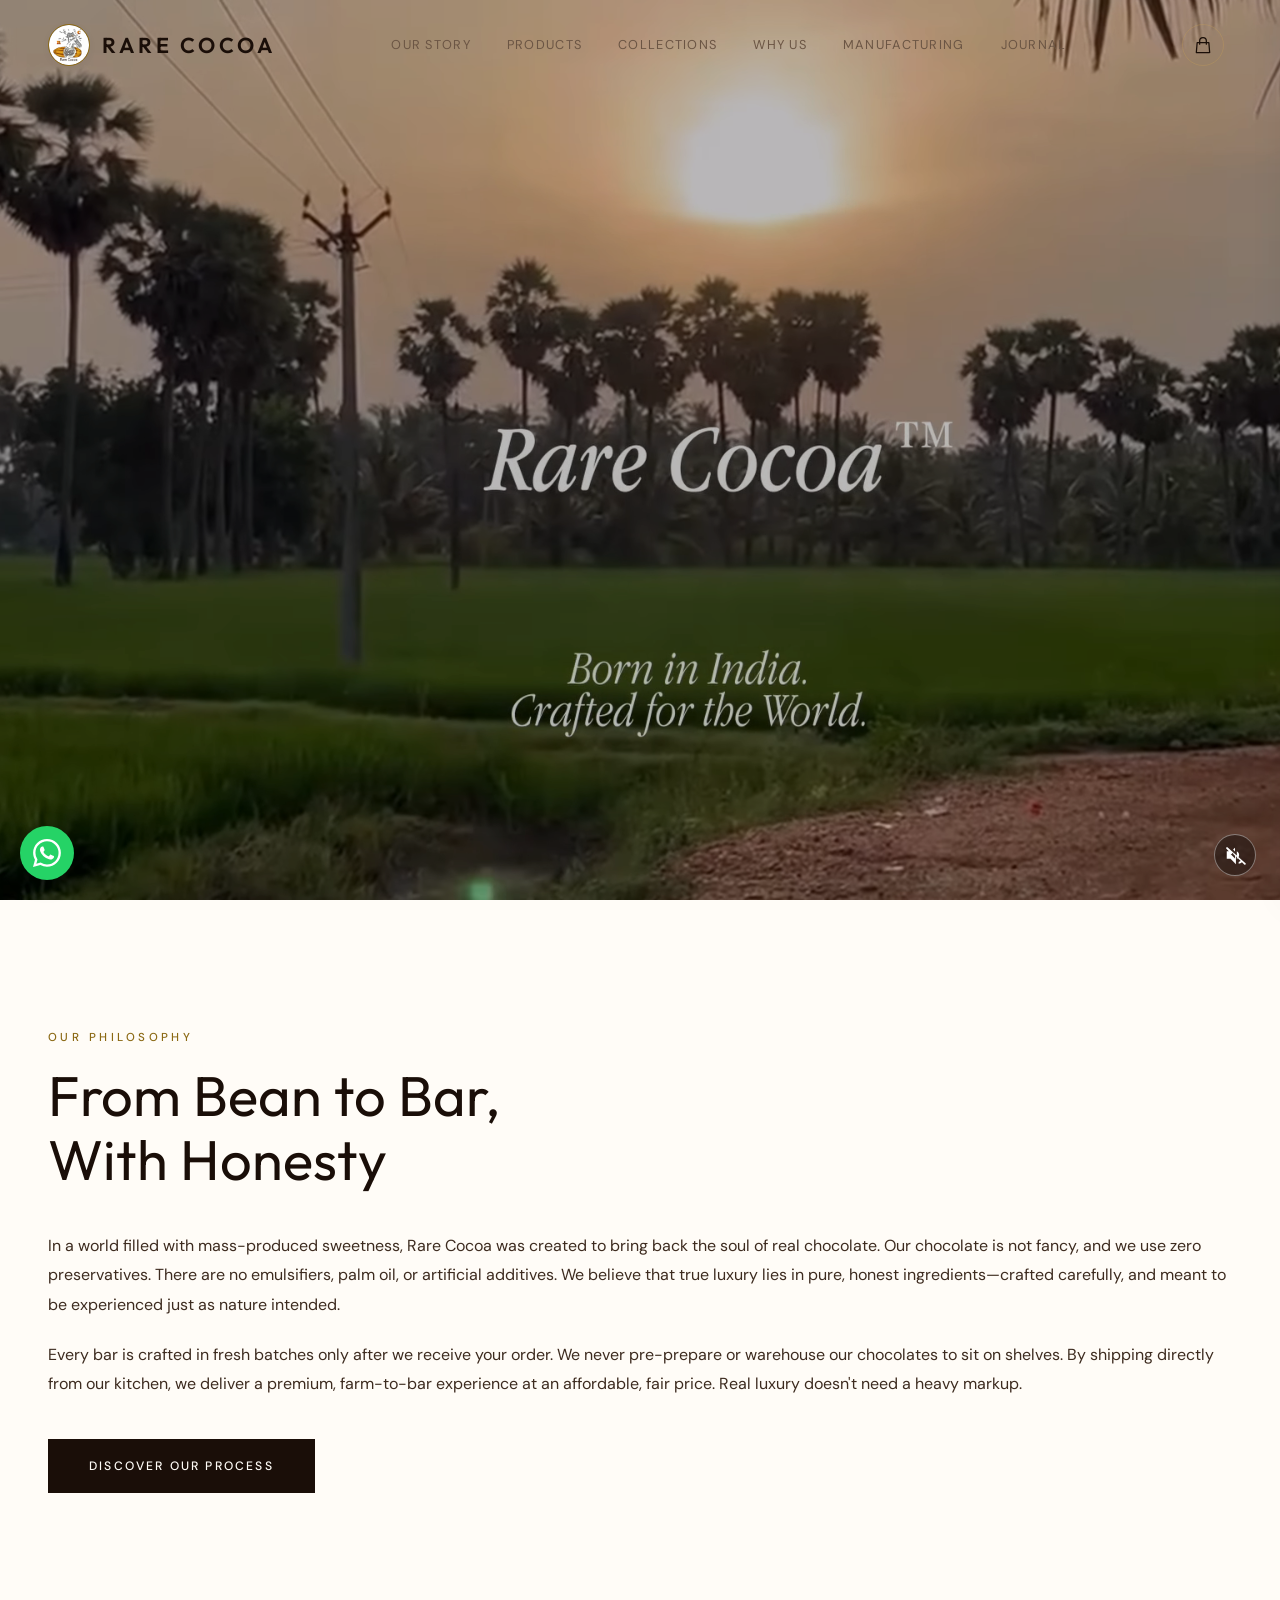
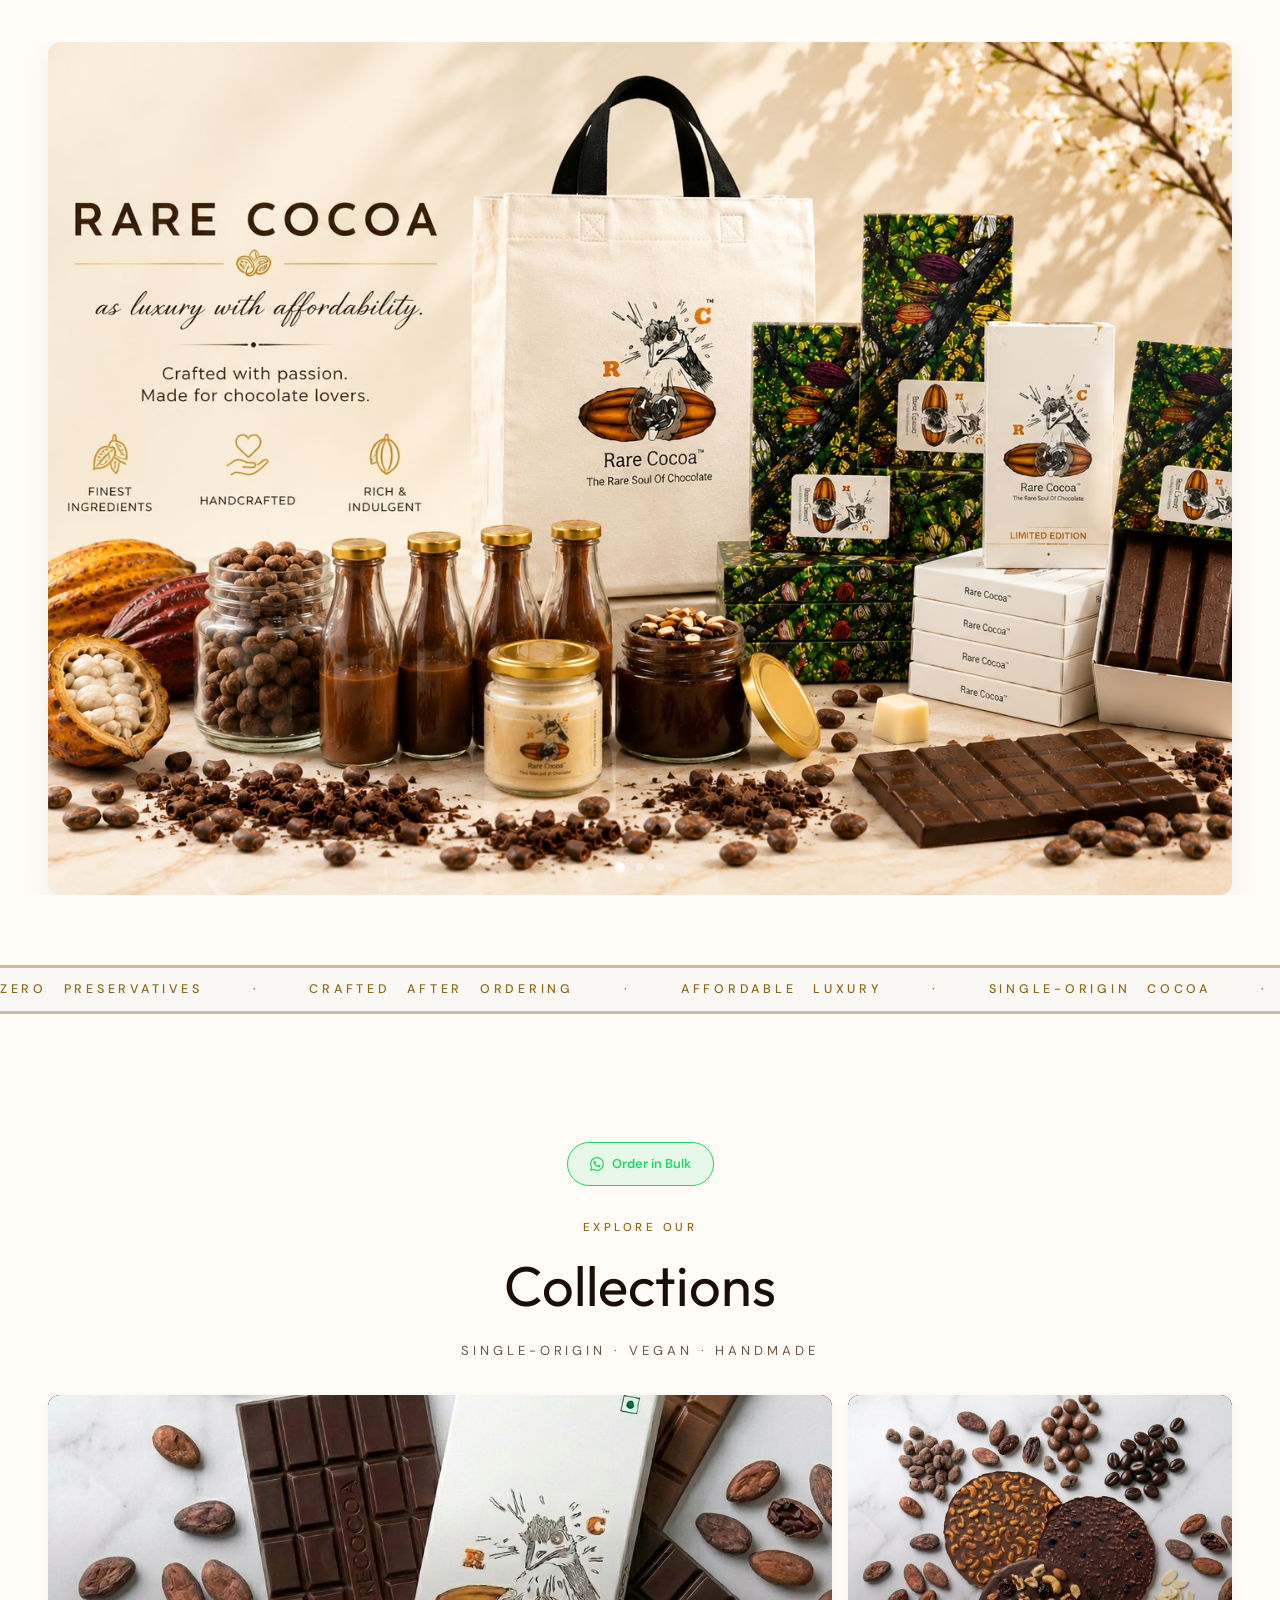
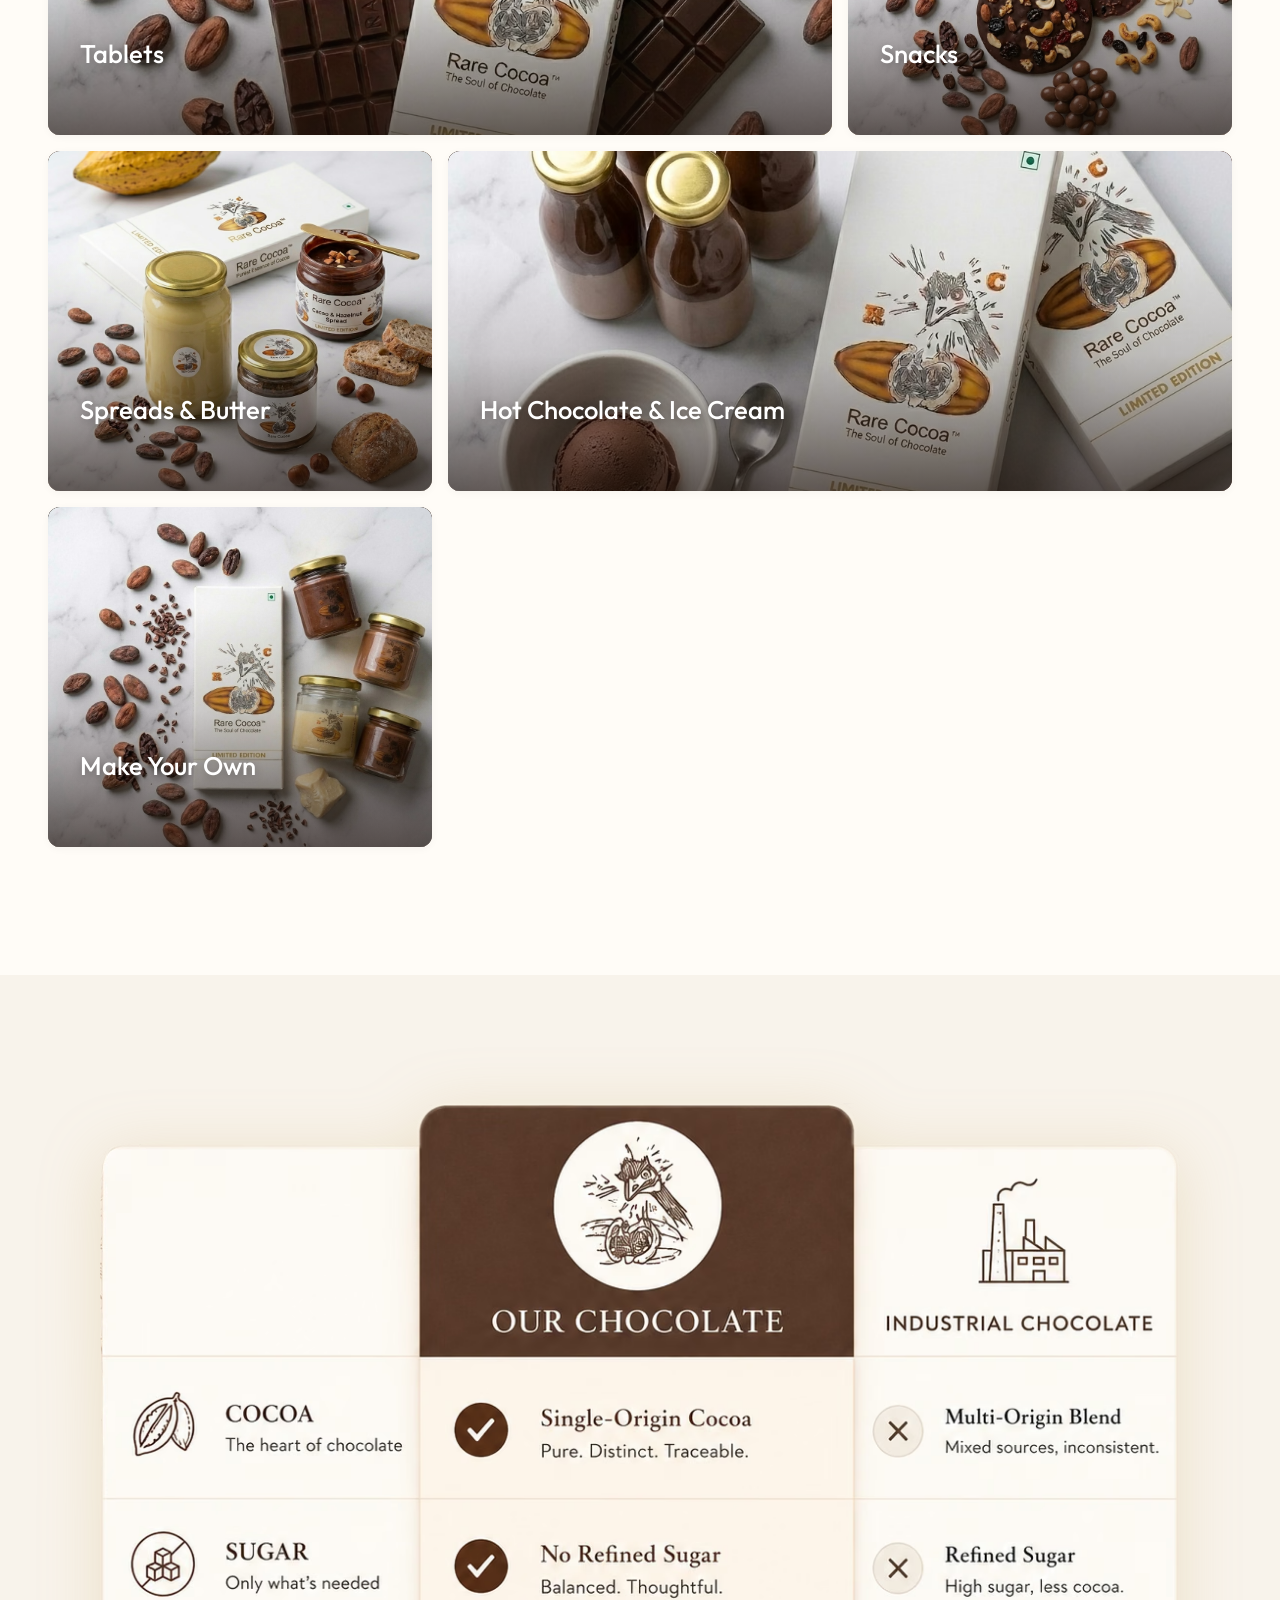
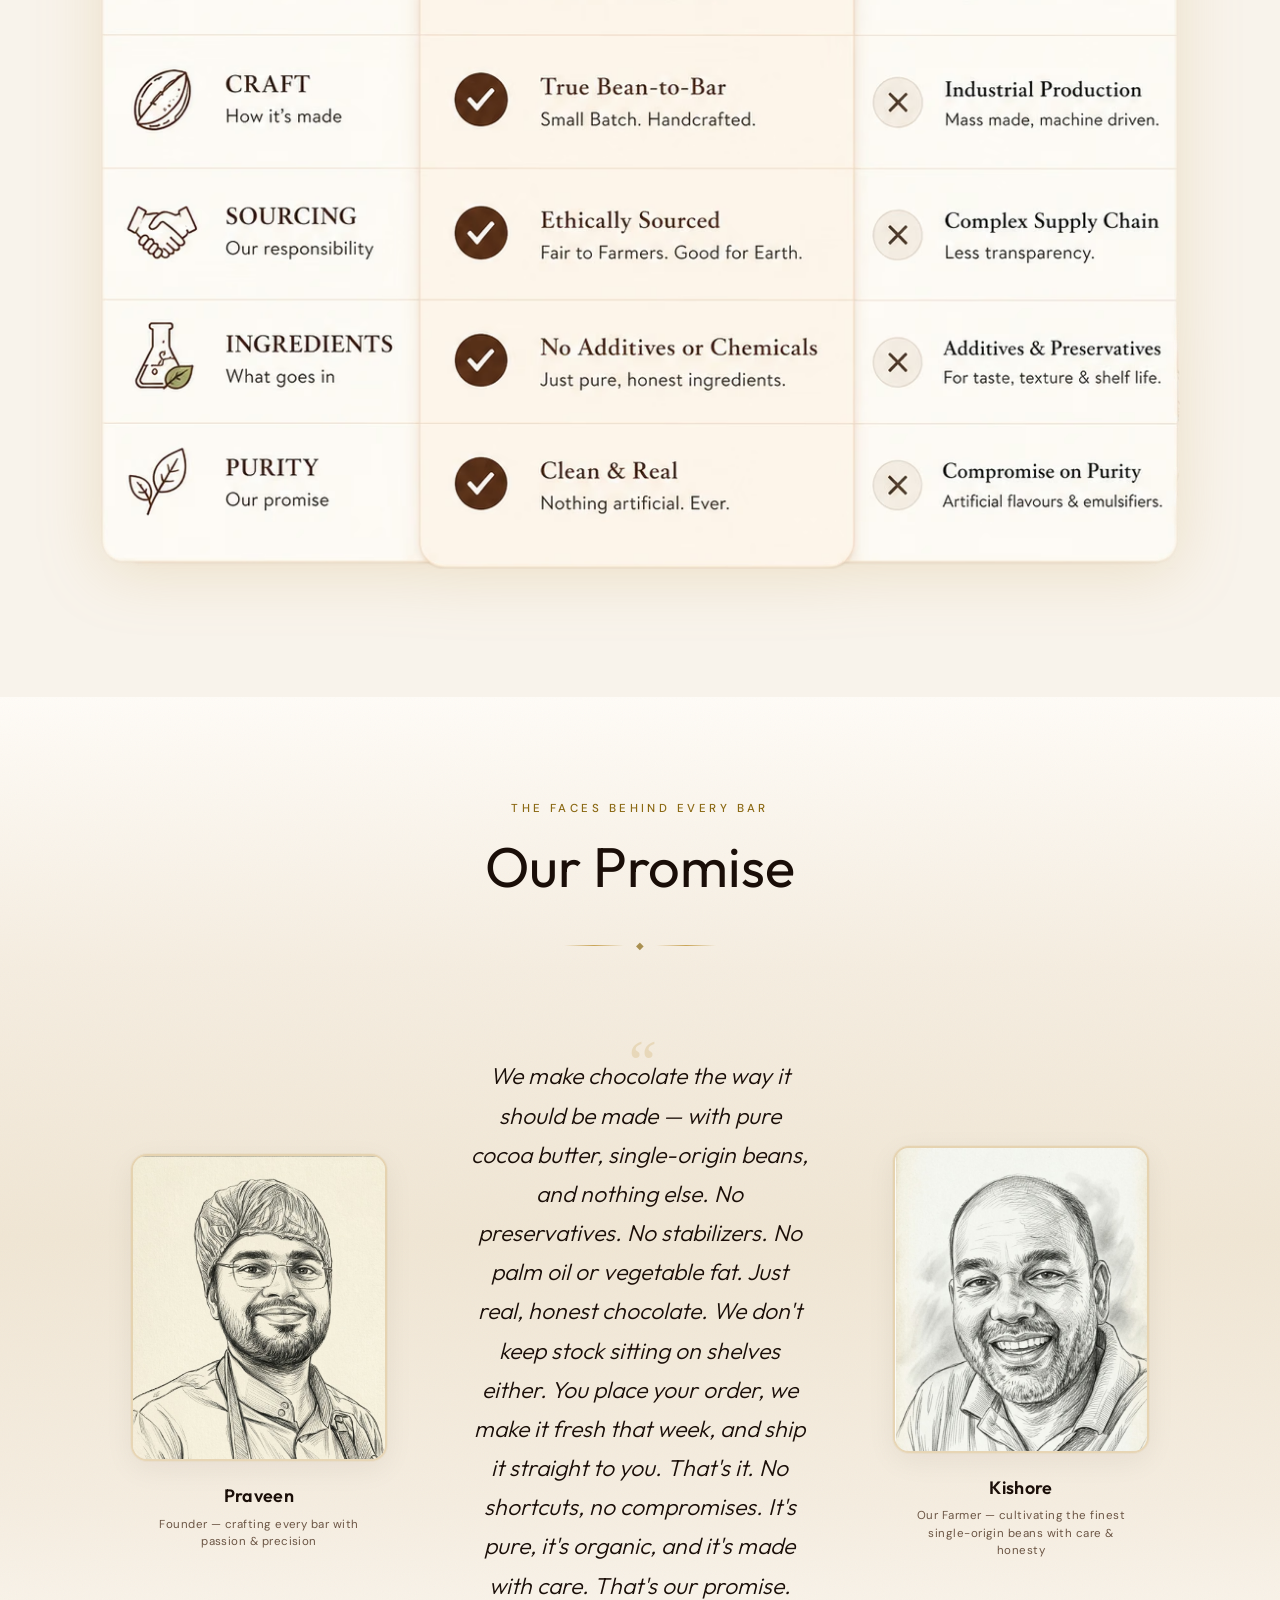
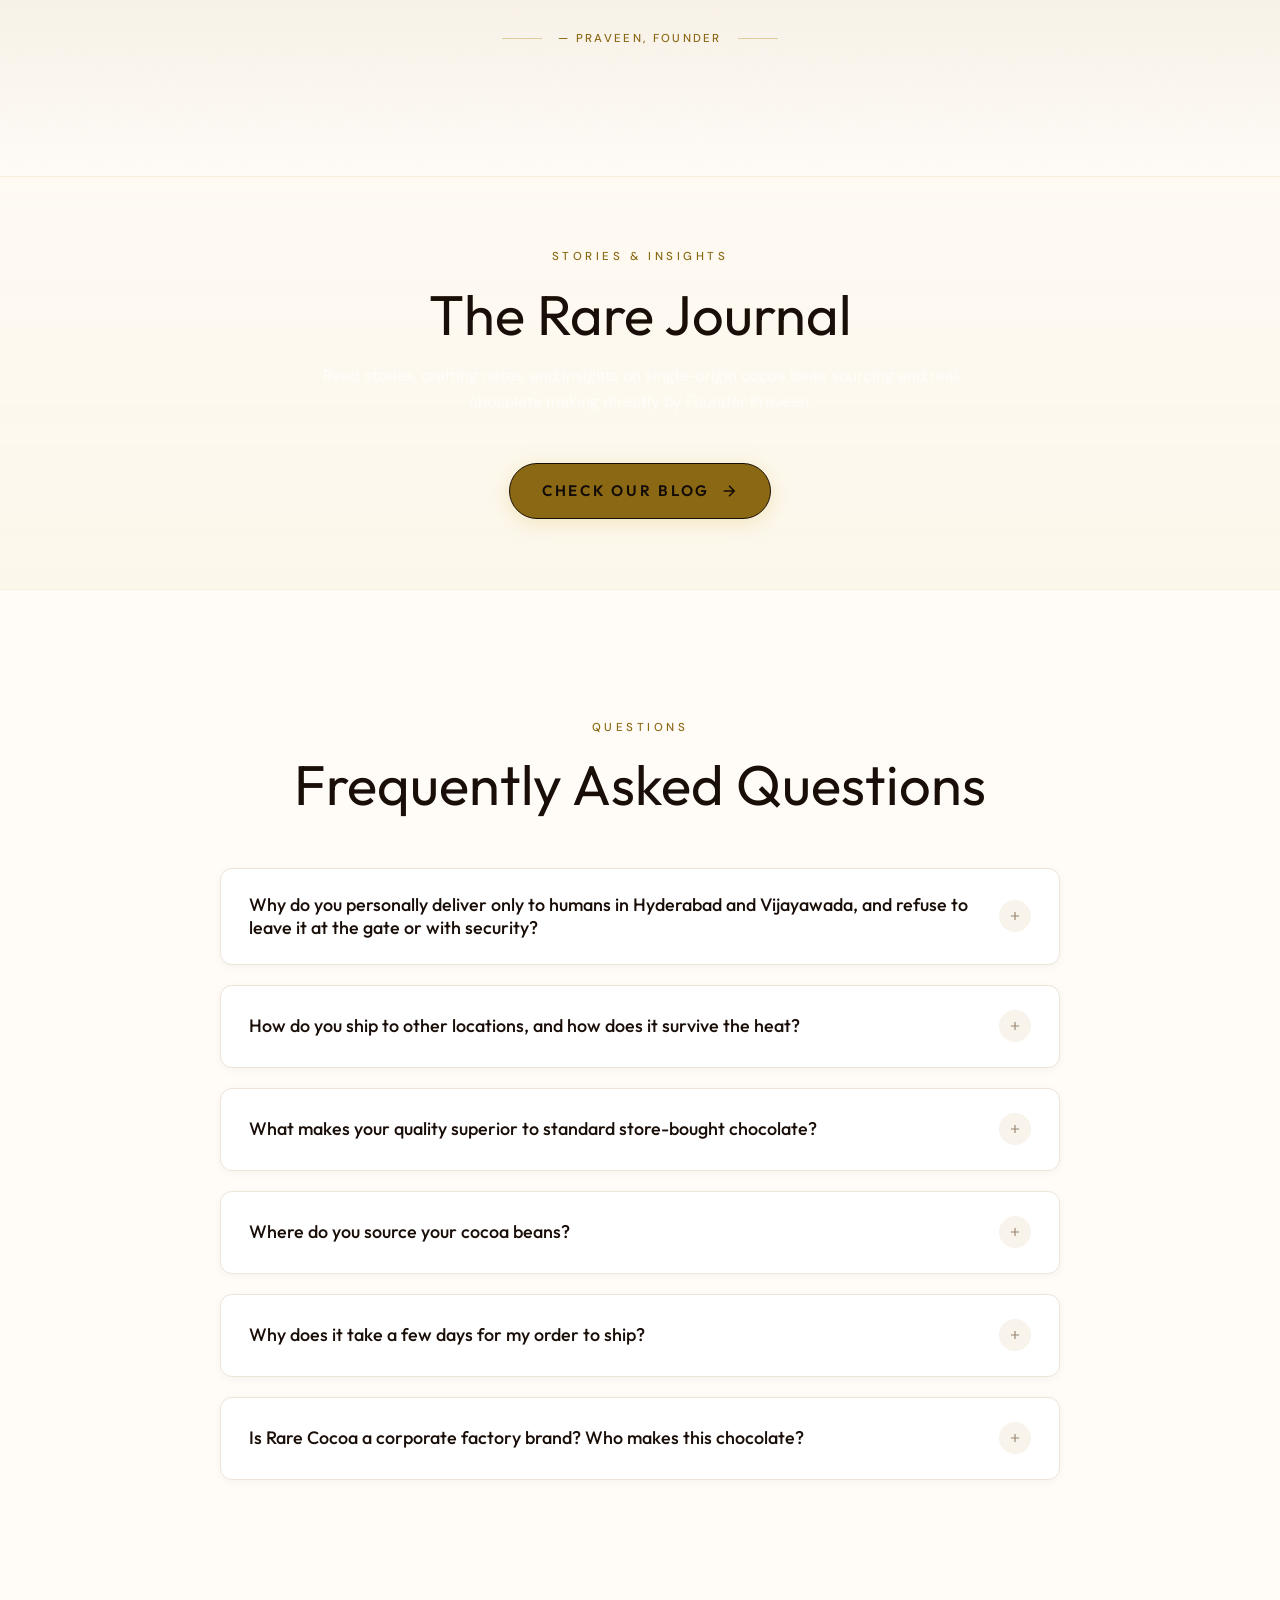
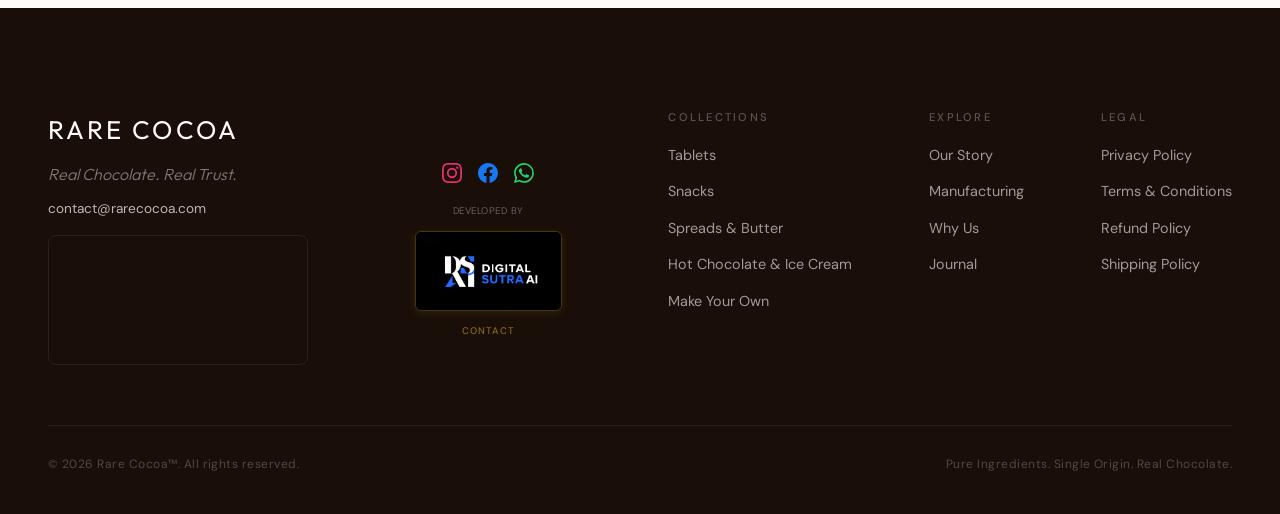
==== commit 46382842: "Simplify favicon to single proven 48x48 tag matching Google guidelines" ====
--- a/index.html
+++ b/index.html
@@ -23,15 +23,9 @@
   <meta name="keywords" content="Rare Cocoa, rarecocoa, rarecocoa.com, luxury dark chocolate, single origin cocoa, handcrafted chocolate, farm to bar, pure ingredients">
   <meta name="robots" content="index, follow, max-snippet:-1, max-image-preview:large, max-video-preview:-1">
   <link rel="canonical" href="https://rarecocoa.com/">
-  <!-- Google Search & Browser Favicon -->
-  <link rel="icon" href="/favicon.ico" sizes="any">
-  <link rel="icon" type="image/png" sizes="48x48" href="/favicon-48.png">
-  <link rel="icon" type="image/png" sizes="96x96" href="/favicon-96.png">
-  <link rel="icon" type="image/png" sizes="192x192" href="/favicon-192.png">
-  <link rel="icon" type="image/png" sizes="512x512" href="/favicon.png">
-  <link rel="shortcut icon" href="/favicon.ico">
-  <link rel="apple-touch-icon" sizes="180x180" href="/apple-touch-icon.png">
-  <link rel="manifest" href="/site.webmanifest">
+  <!-- Favicon for Google Search & Browsers -->
+  <link rel="icon" href="/favicon.ico" sizes="48x48" type="image/x-icon">
+  <link rel="apple-touch-icon" href="/apple-touch-icon.png">
   <!-- Geographic & India Region Targeting (Matches Google Business Profile) -->
   <meta name="geo.region" content="IN-AP">
   <meta name="geo.placename" content="Poranki, Vijayawada, Andhra Pradesh 521137, India">
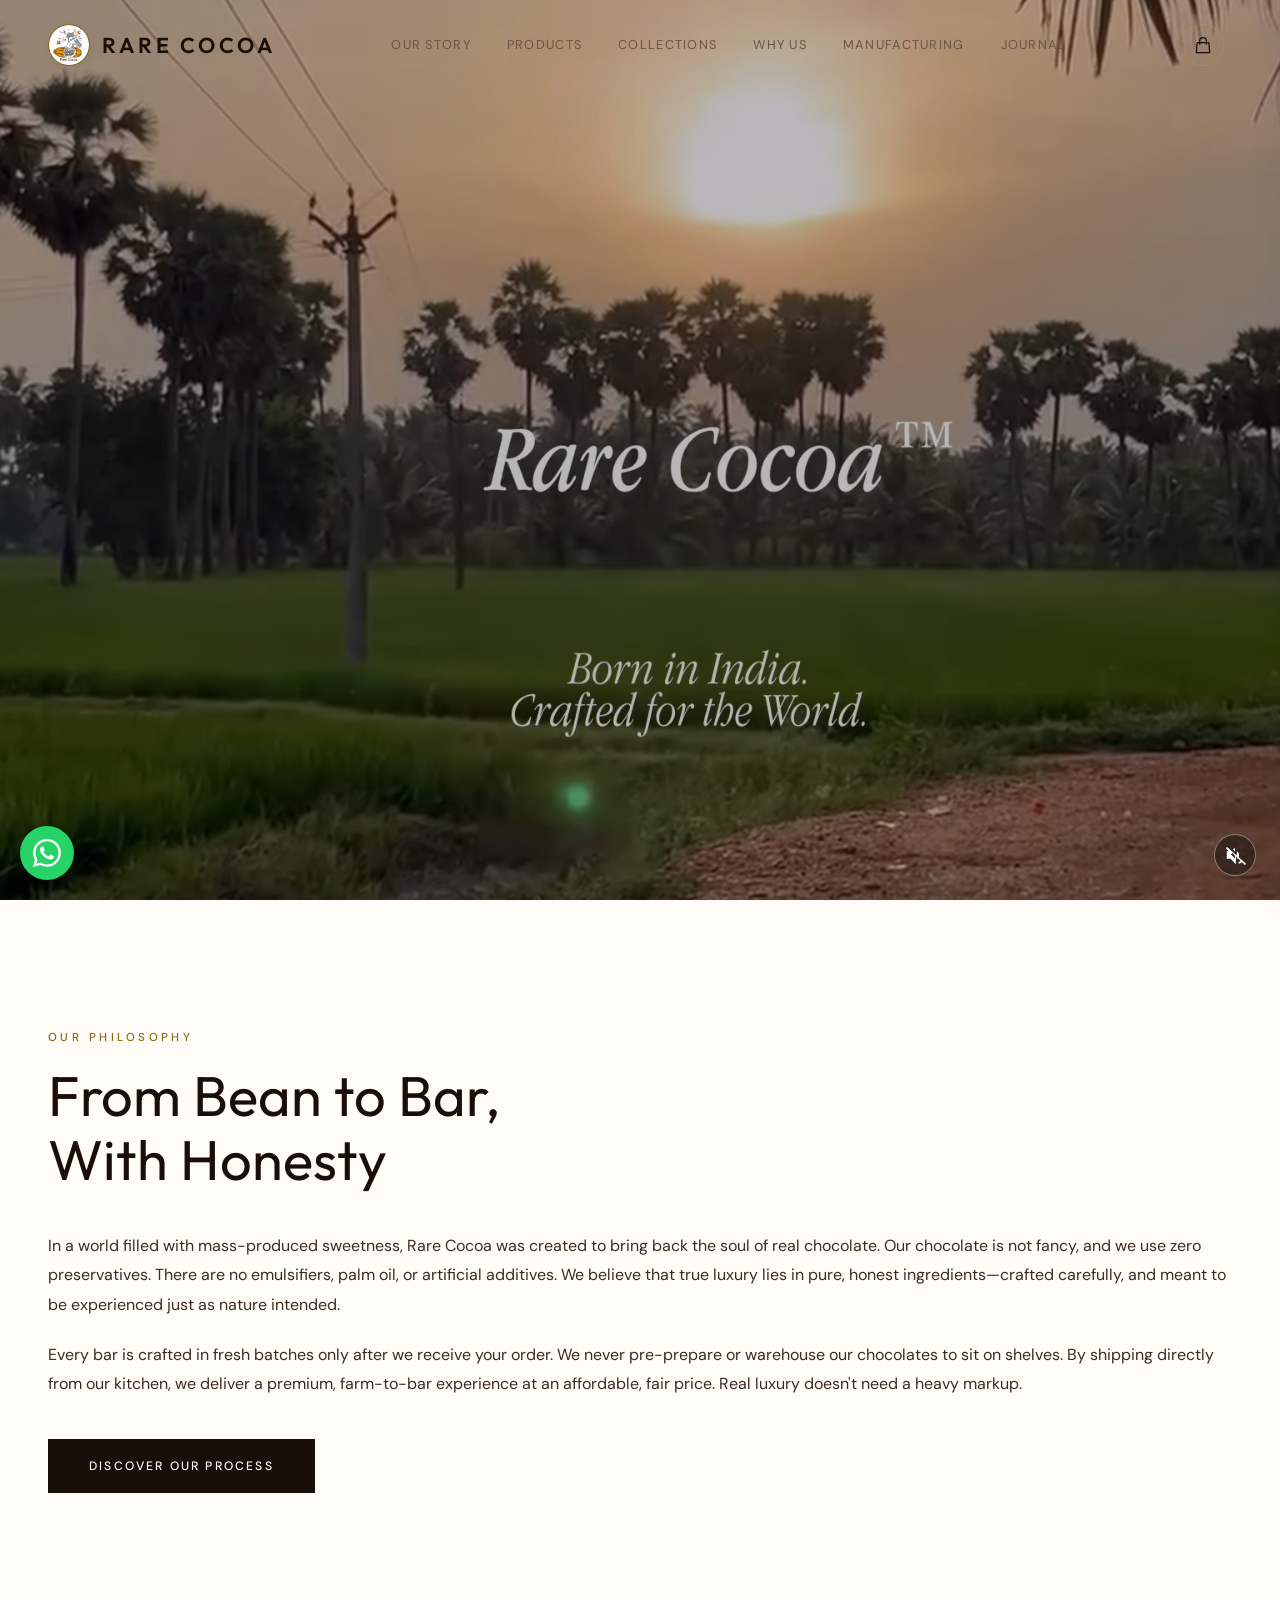
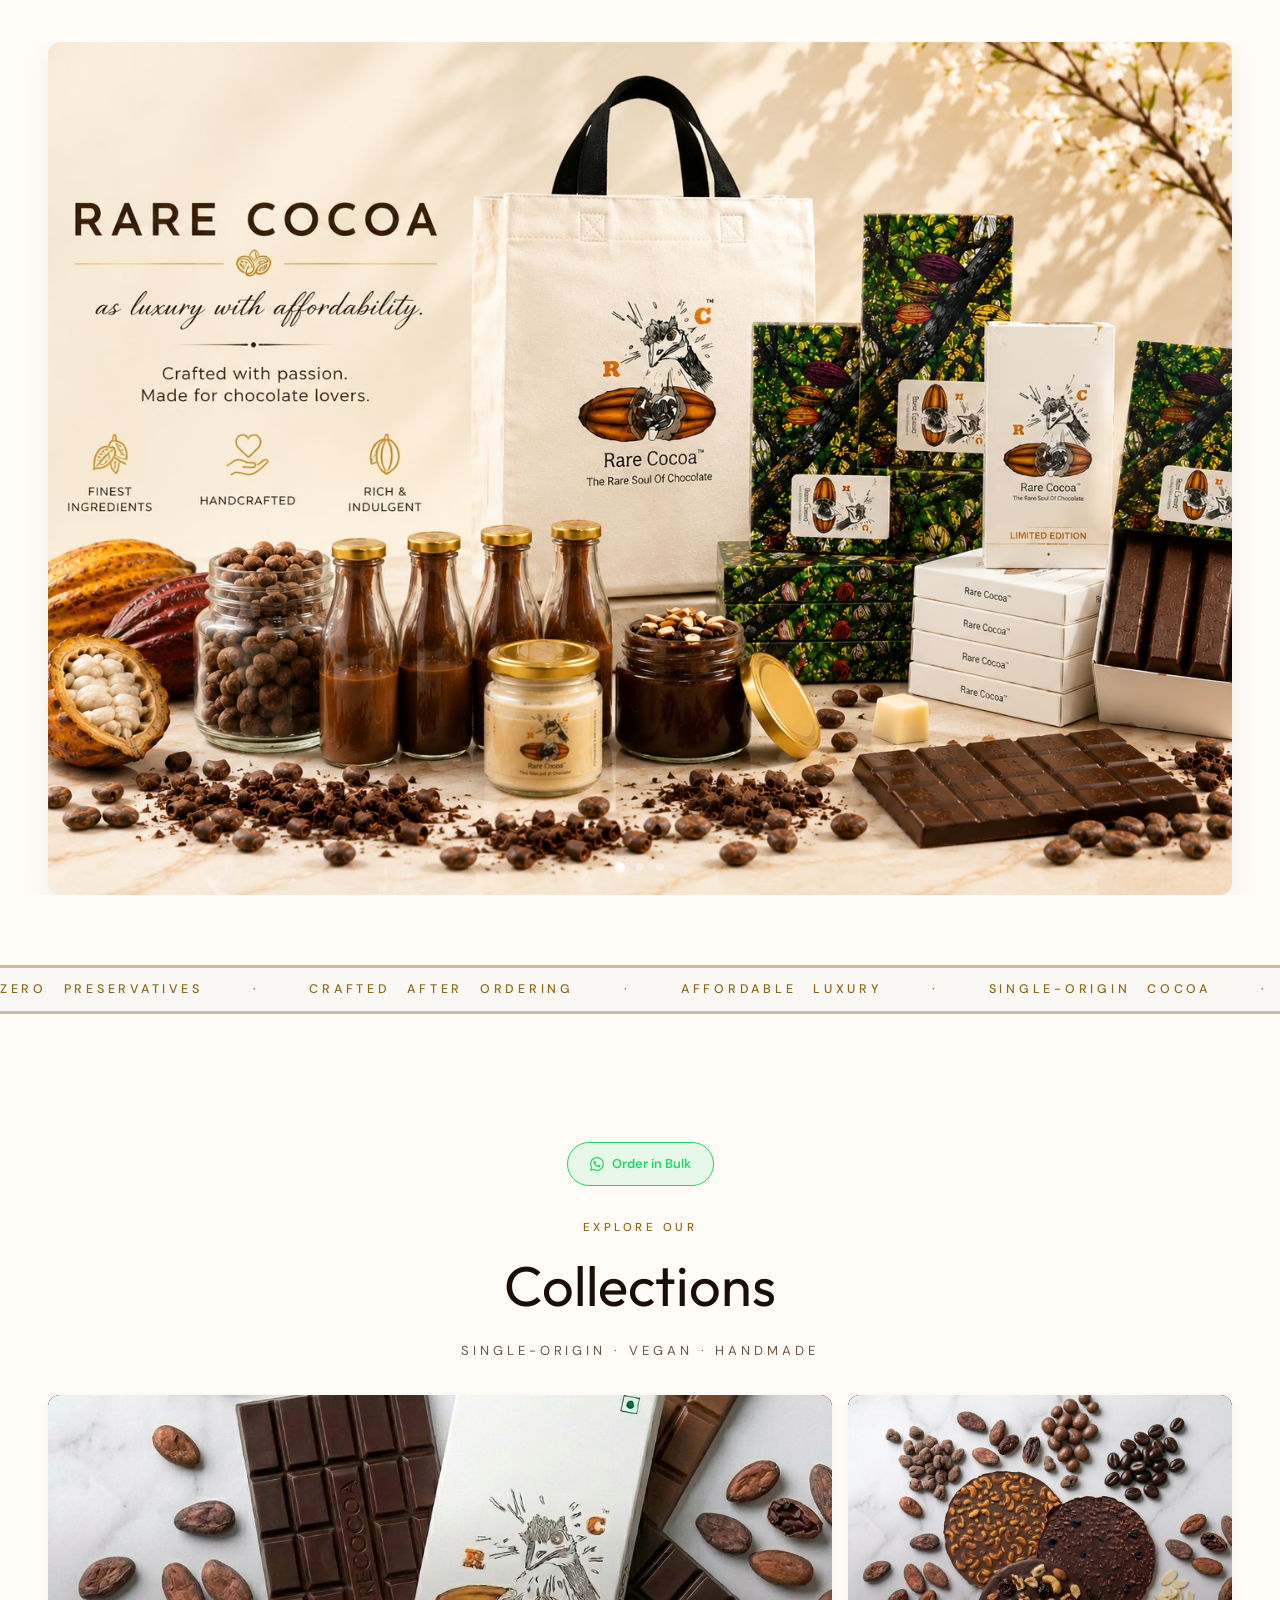
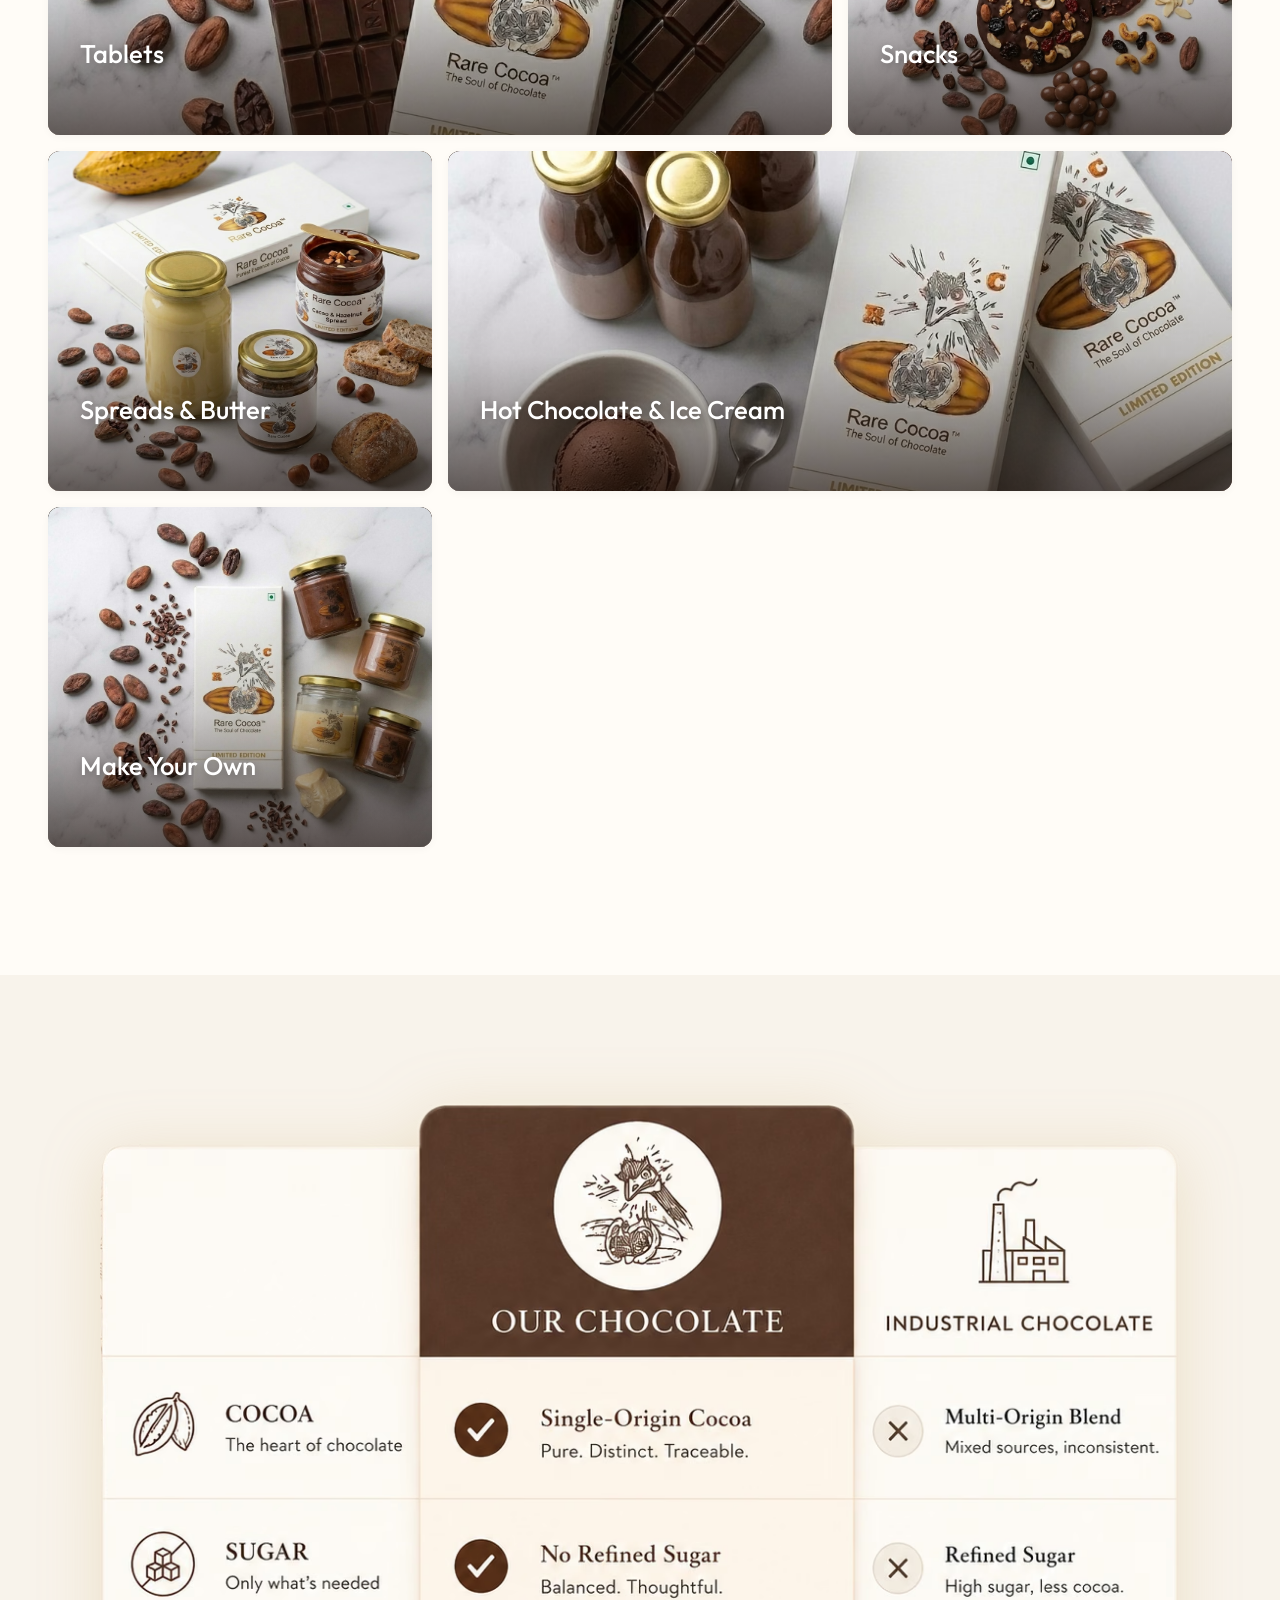
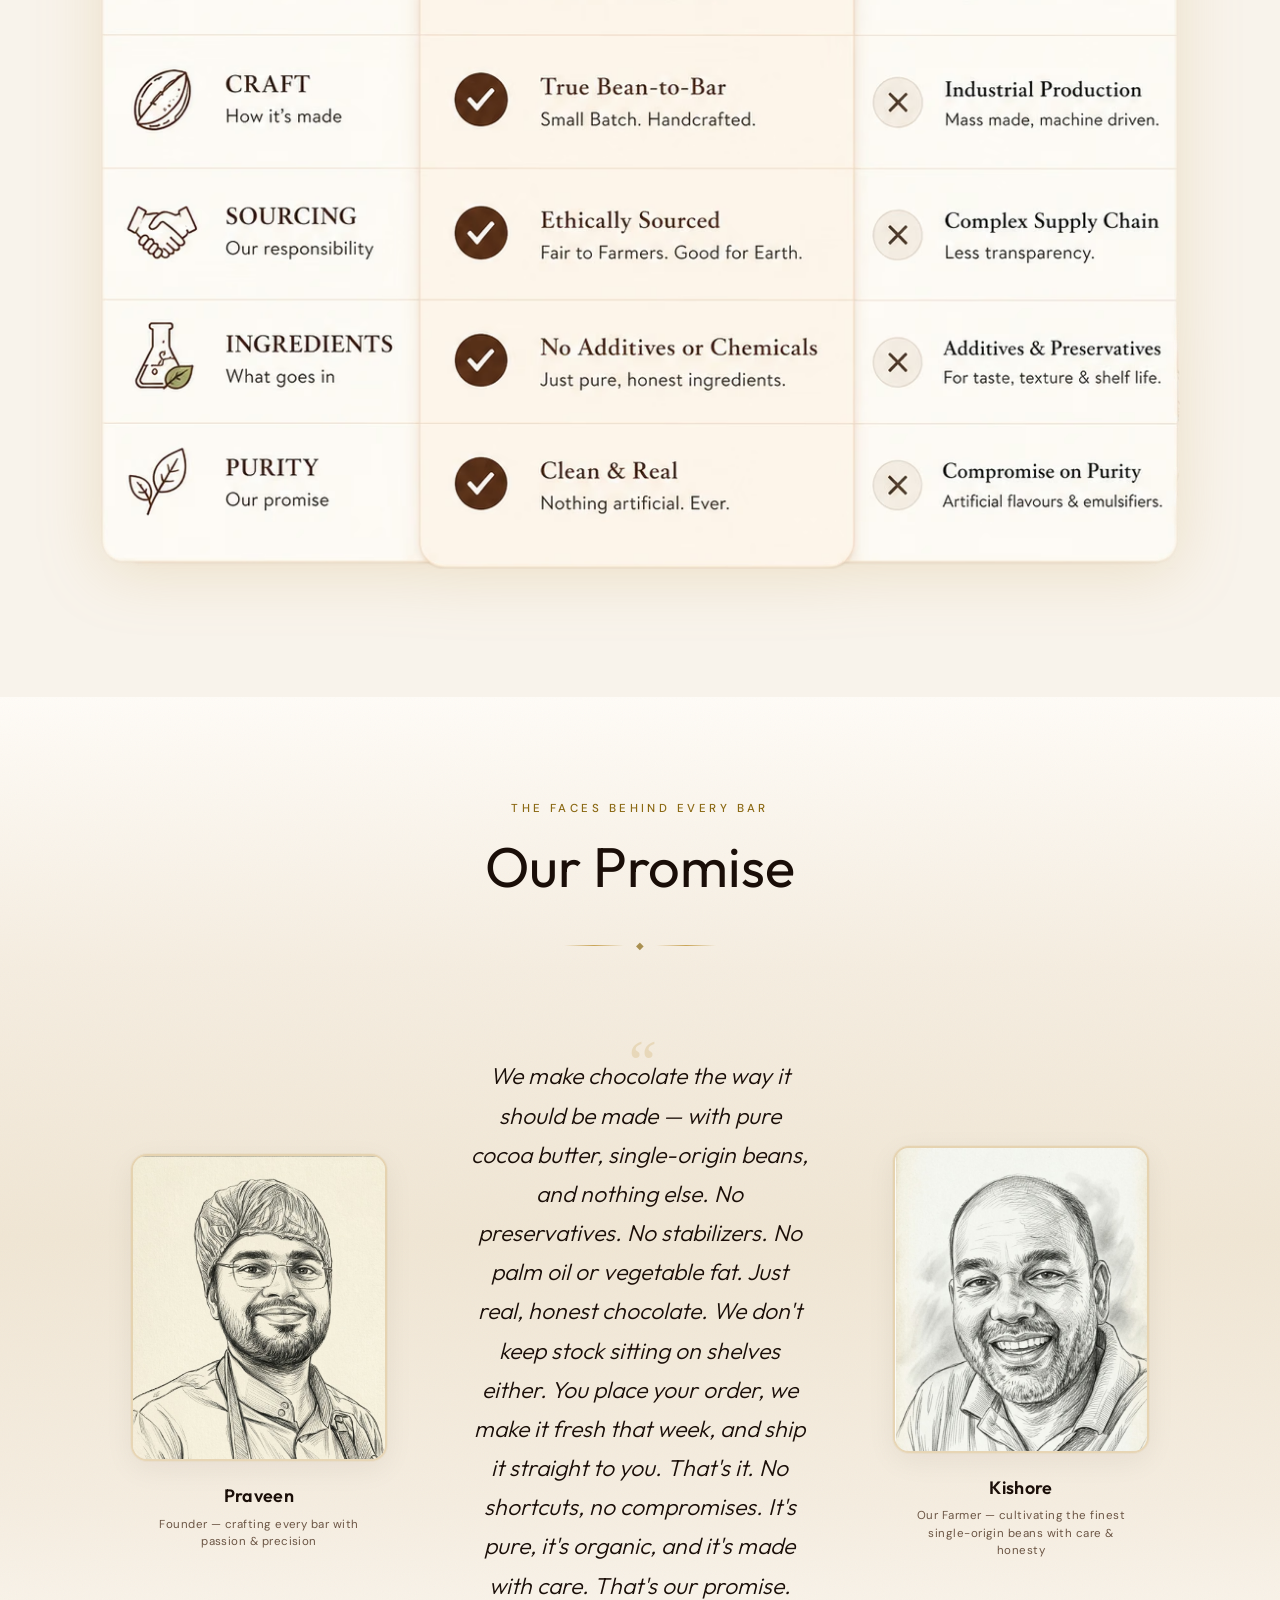
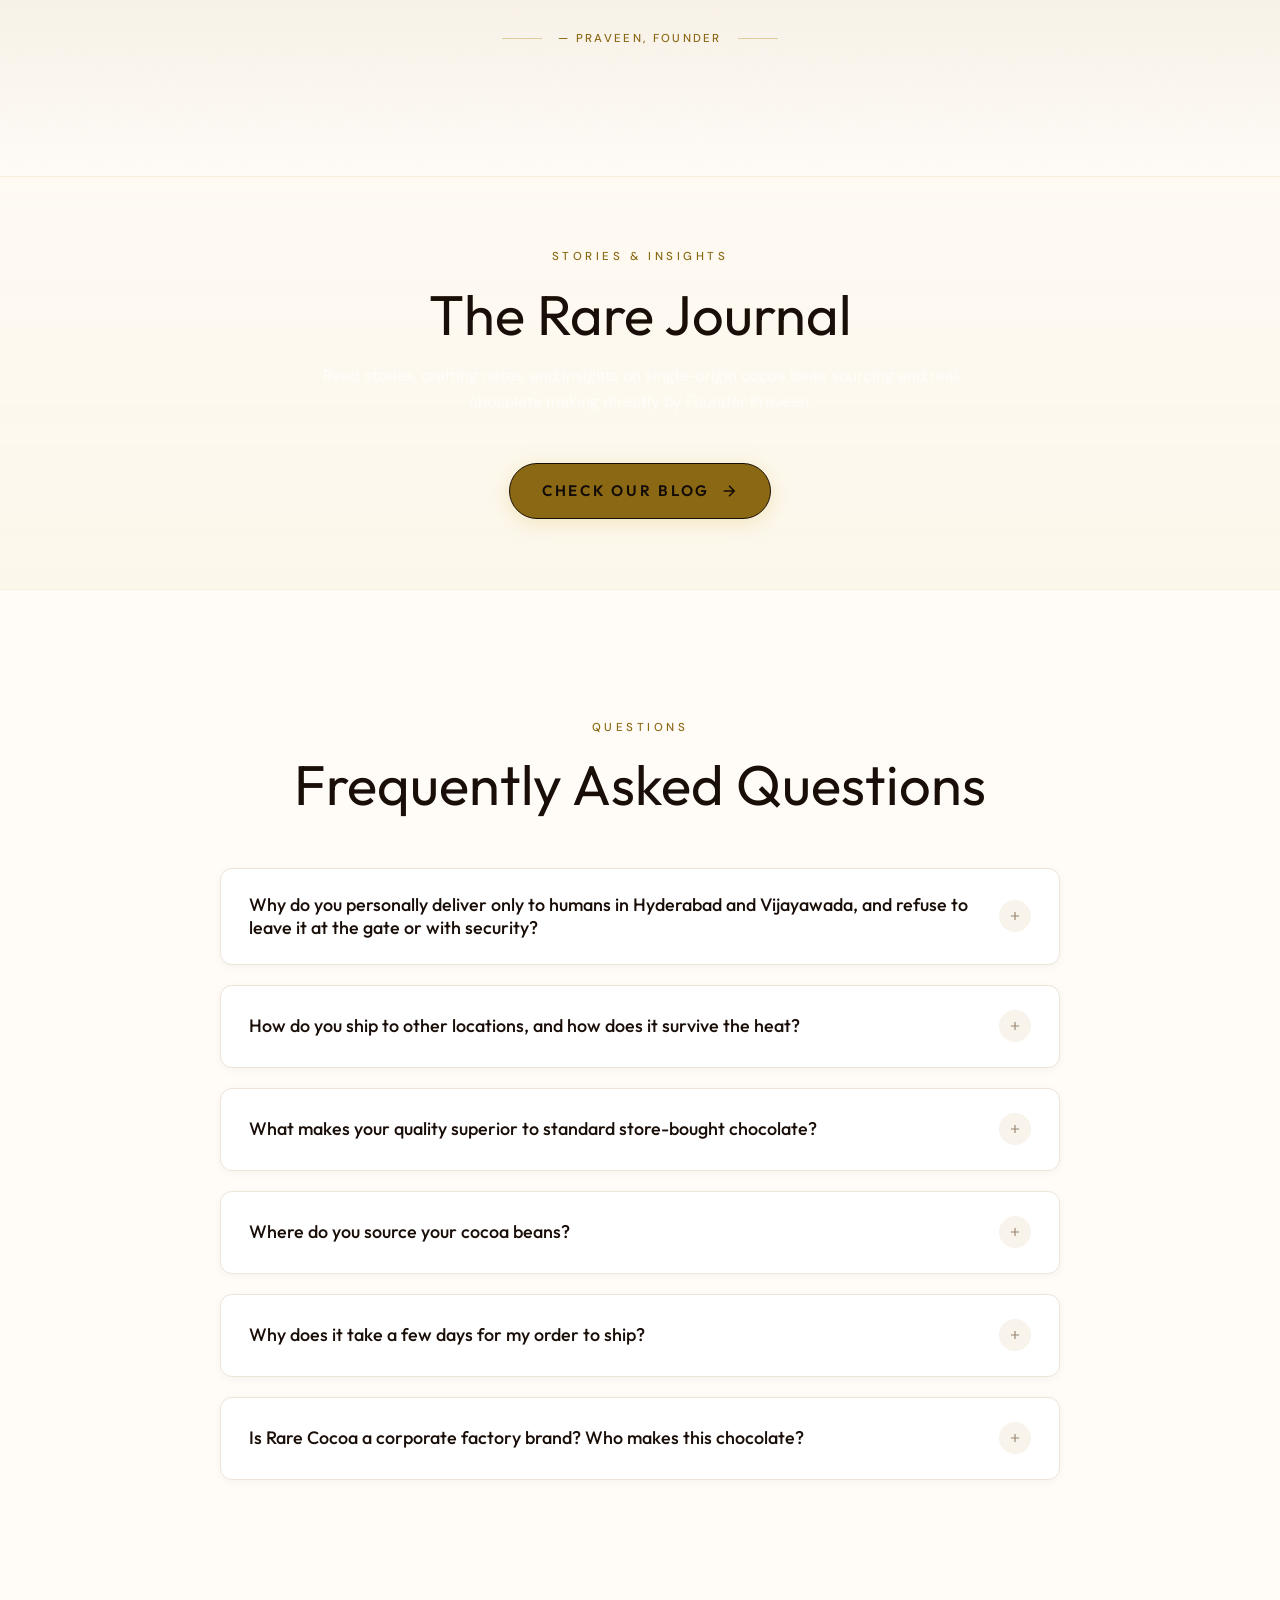
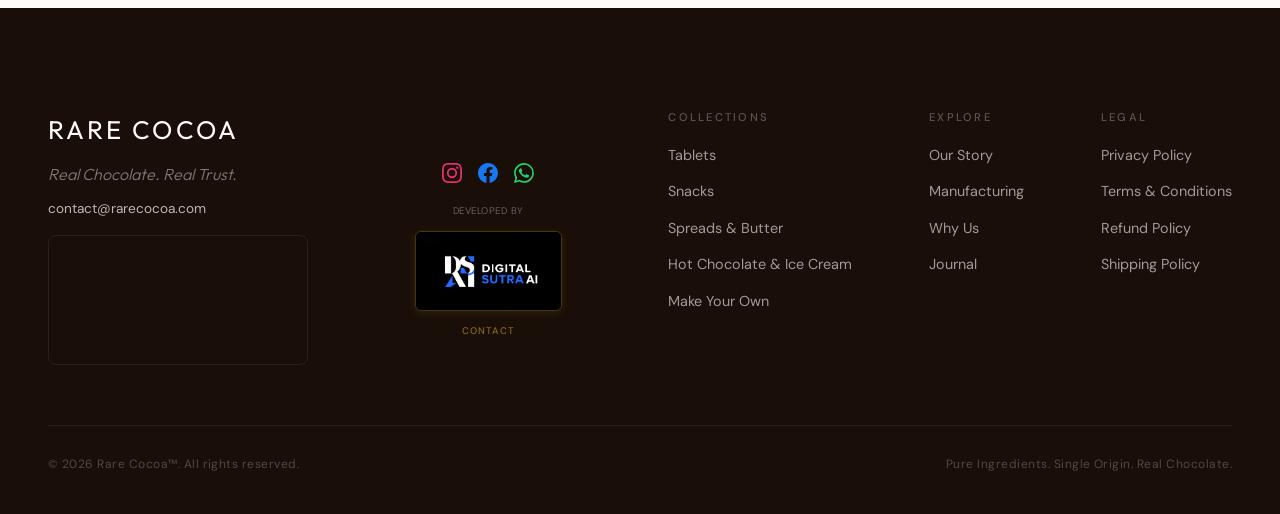
==== commit d03879fa: "Fix cart carousel icon image rendering, sanitize item.id quotes, add cookie quantity fallback, and b" ====
--- a/index.html
+++ b/index.html
@@ -1190,7 +1190,7 @@
 
   </footer>
 
-  <script src="cart.js?v=v80"></script>
+  <script src="cart.js?v=v83"></script>
 
   <script src="script.js?v=v80"></script>
 
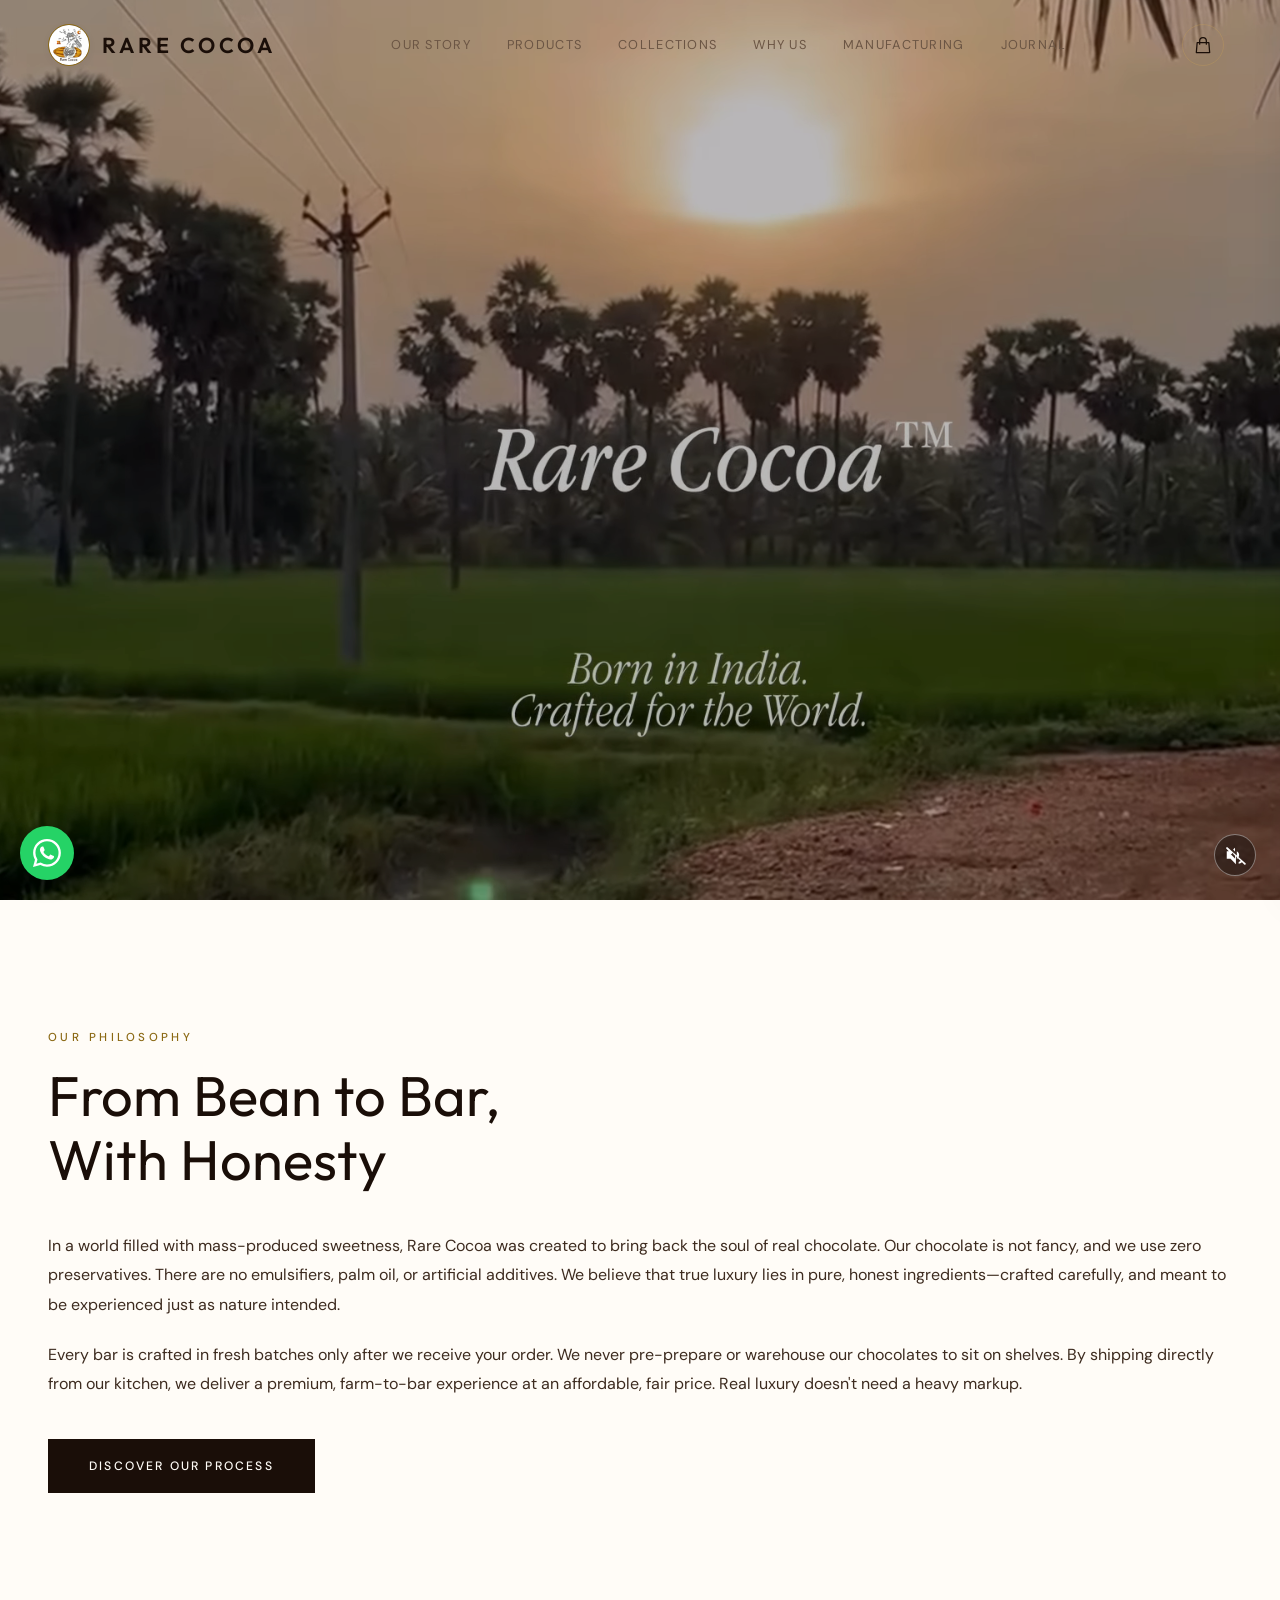
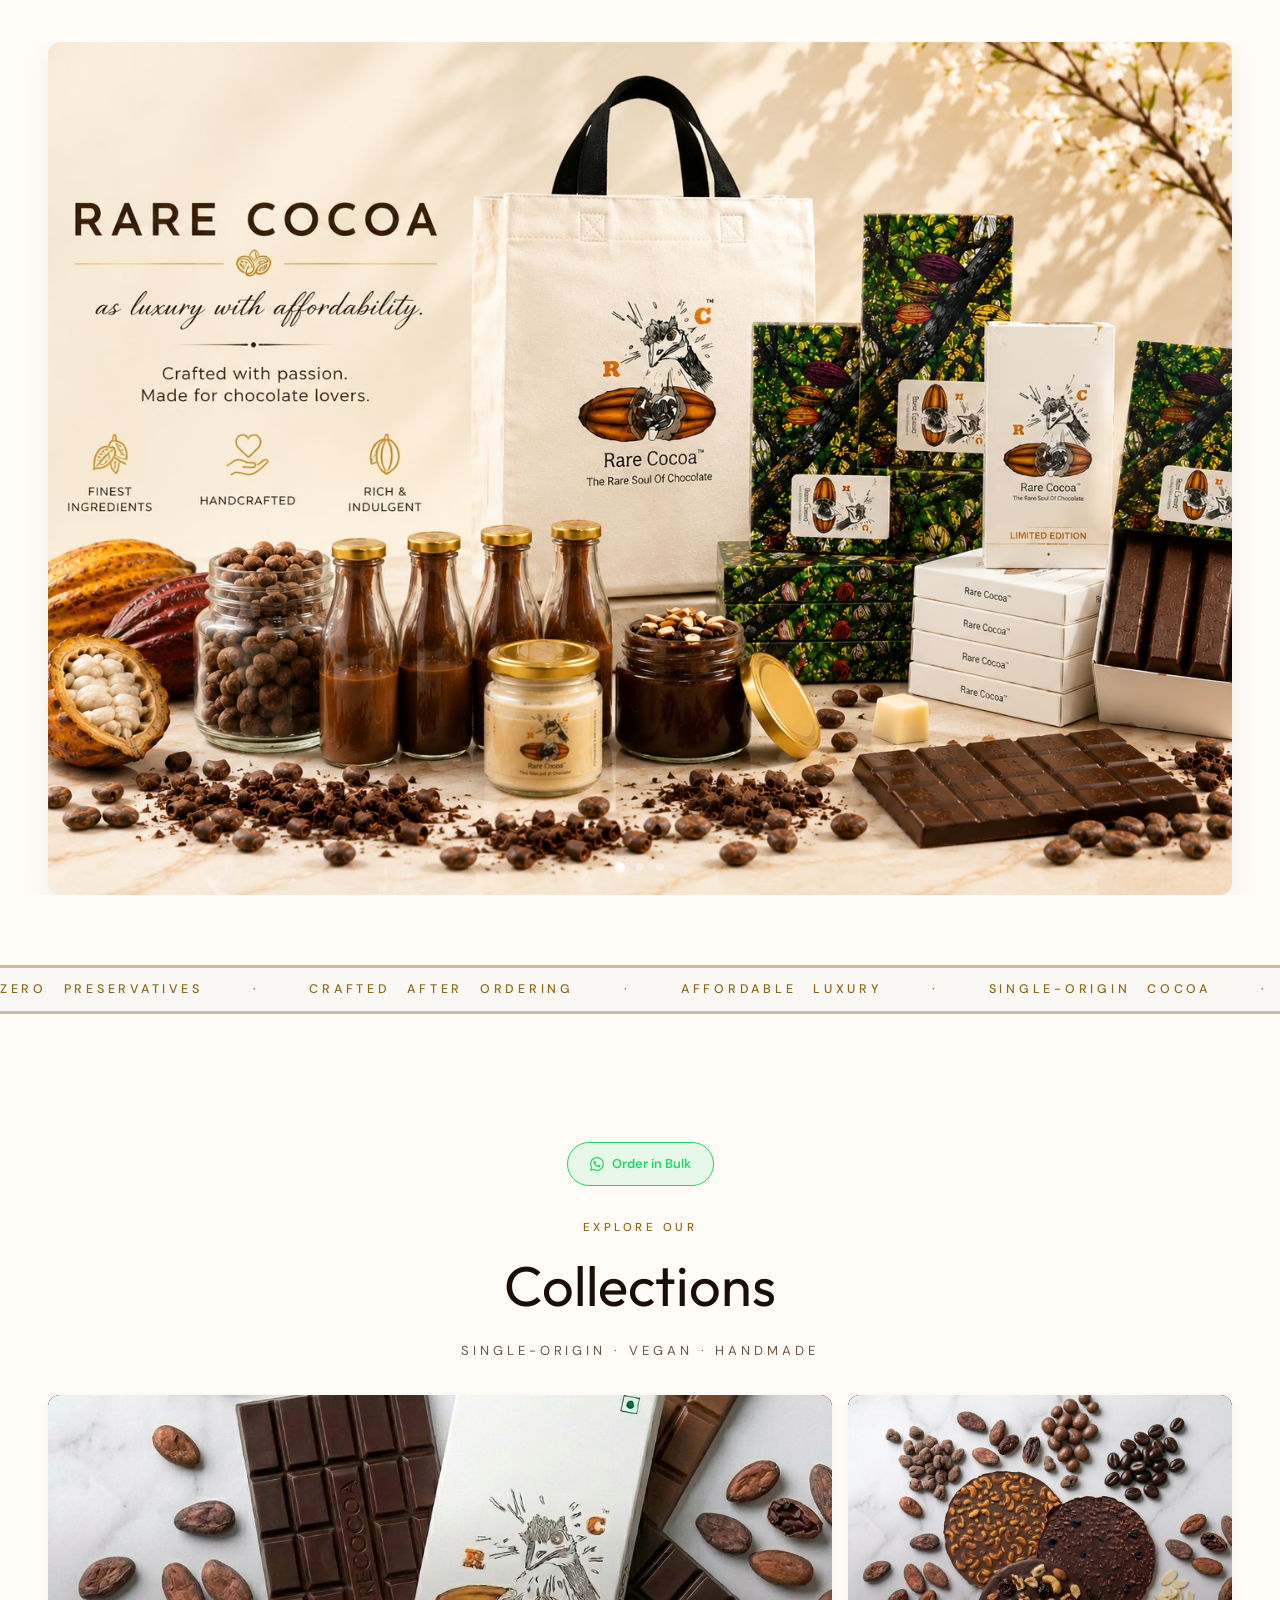
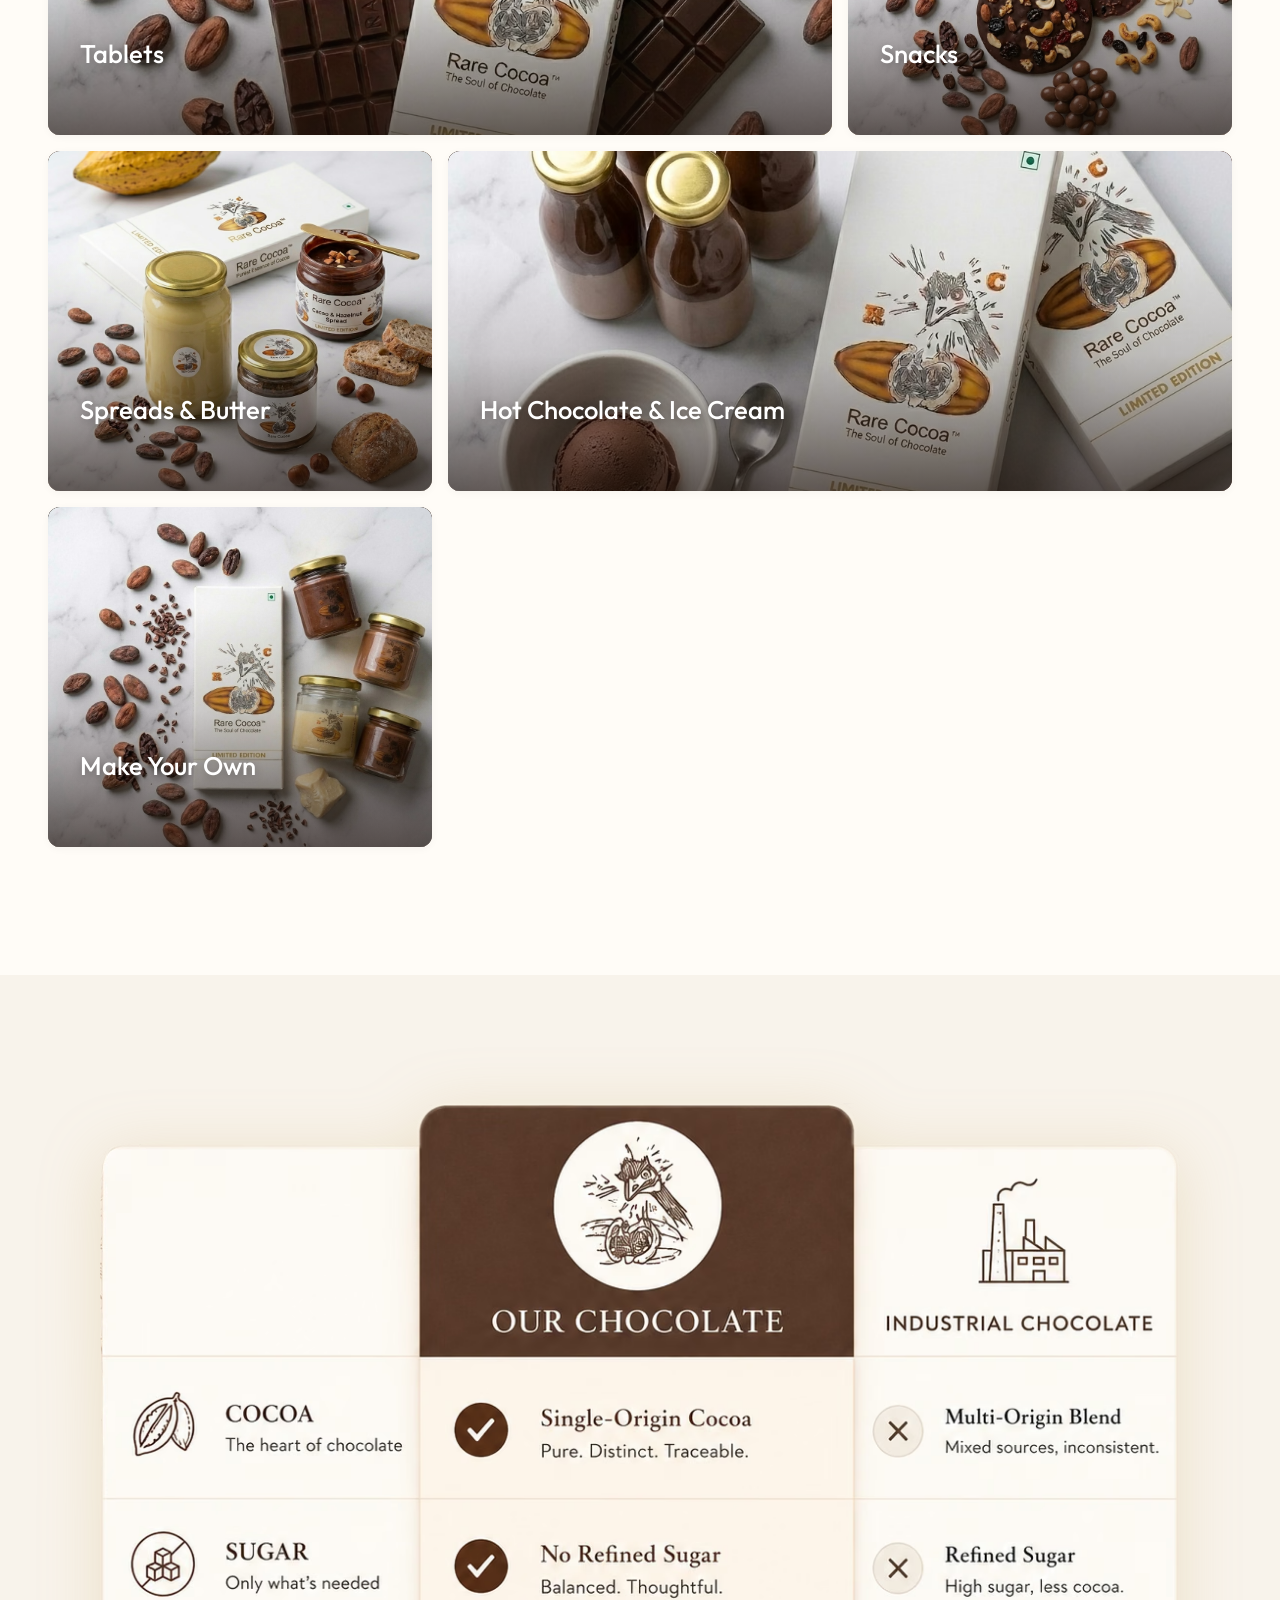
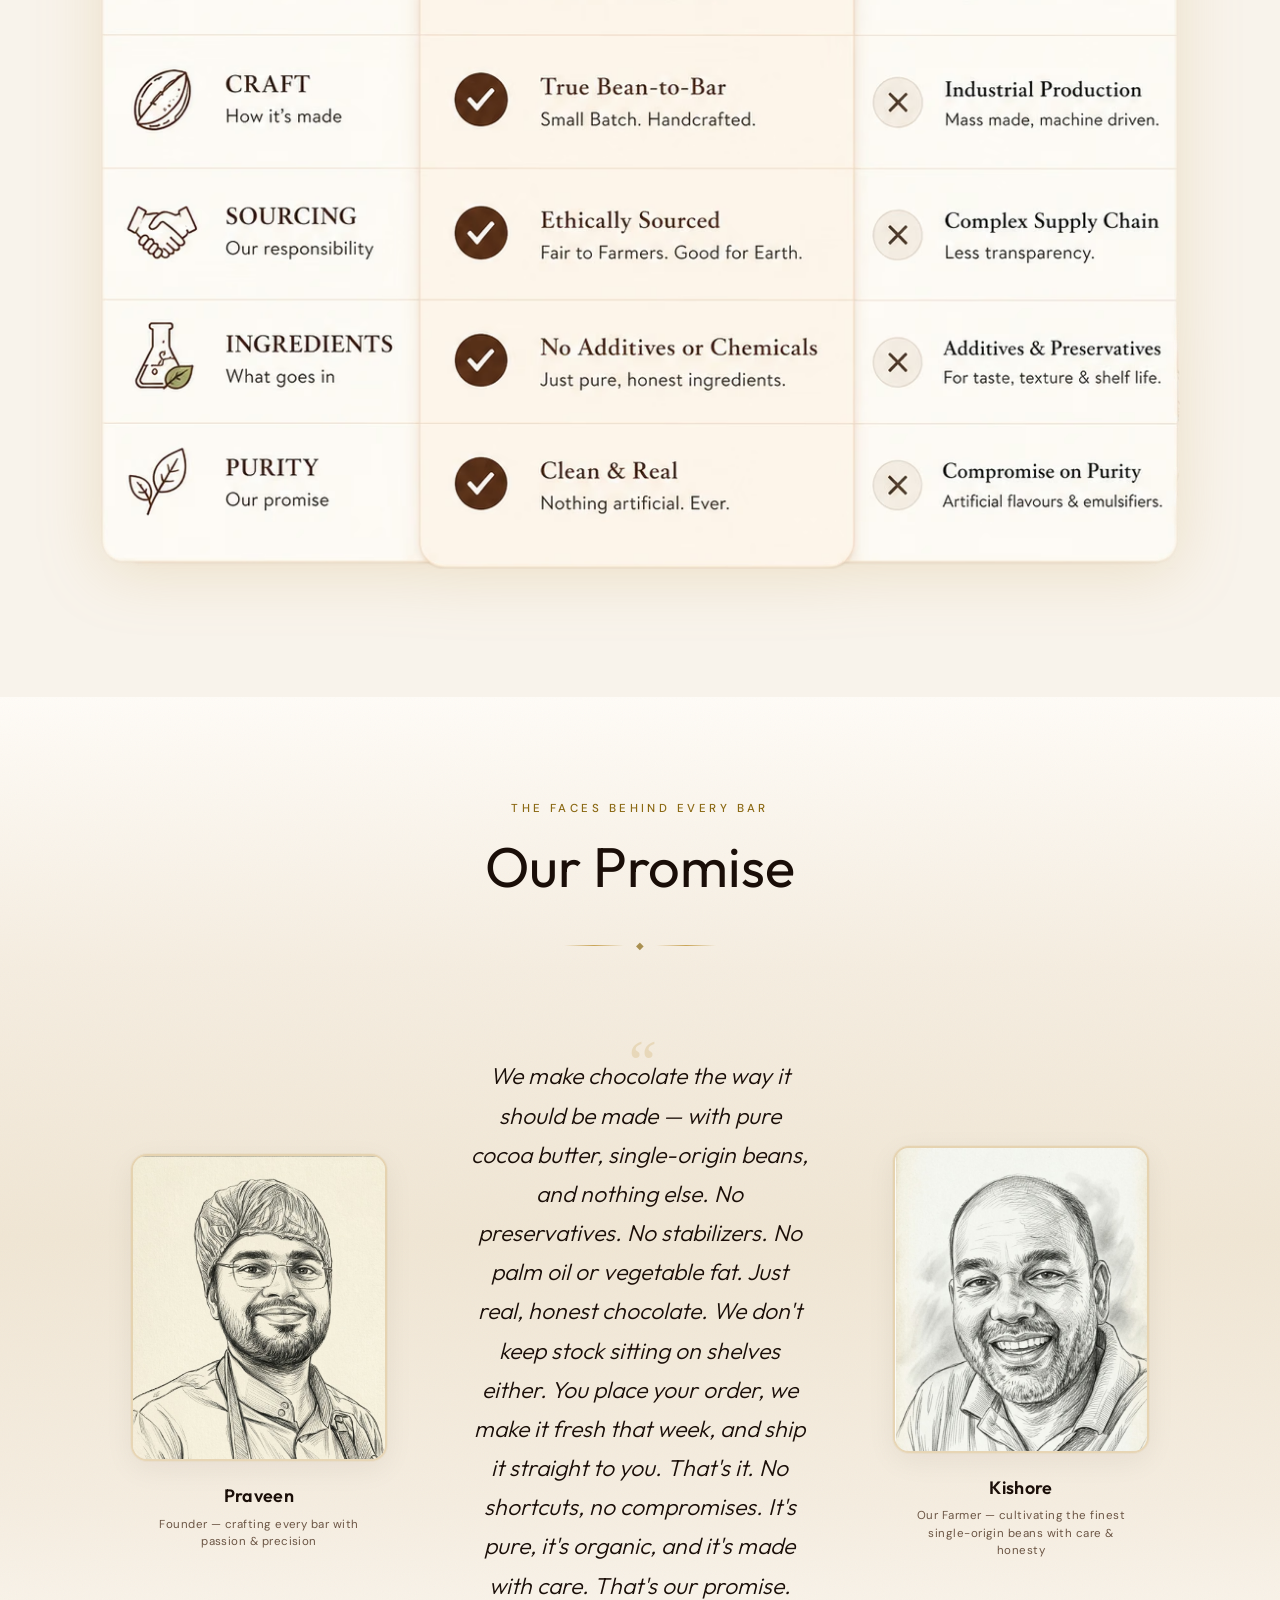
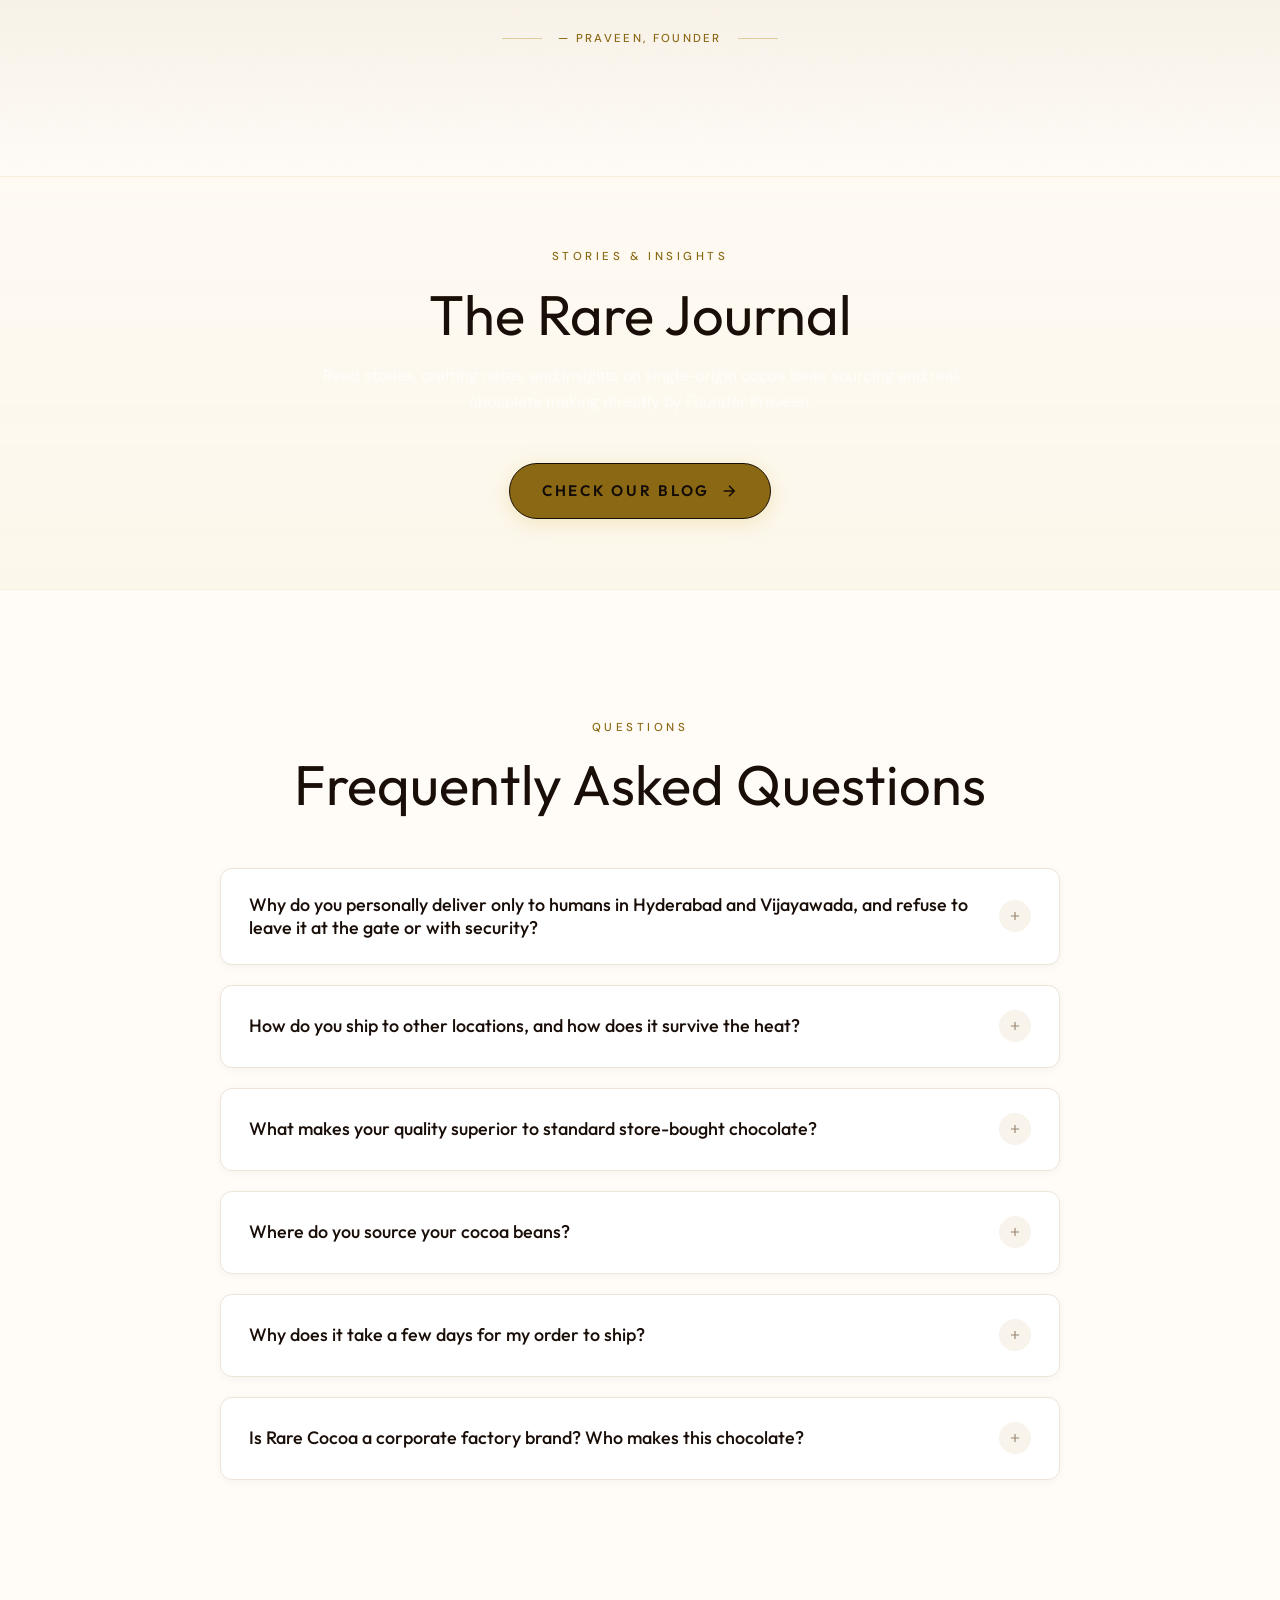
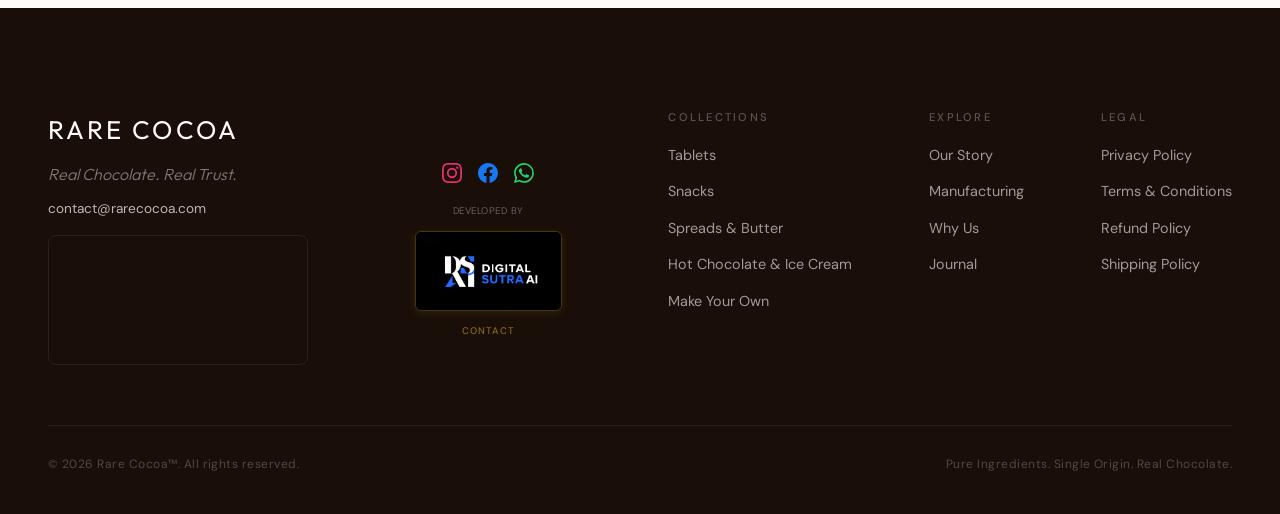
==== commit 9ec88013: "Fix option price clashes and 100% Dark sweetener logic across catalog" ====
--- a/index.html
+++ b/index.html
@@ -1190,7 +1190,7 @@
 
   </footer>
 
-  <script src="cart.js?v=v83"></script>
+  <script src="cart.js?v=v84"></script>
 
   <script src="script.js?v=v80"></script>
 
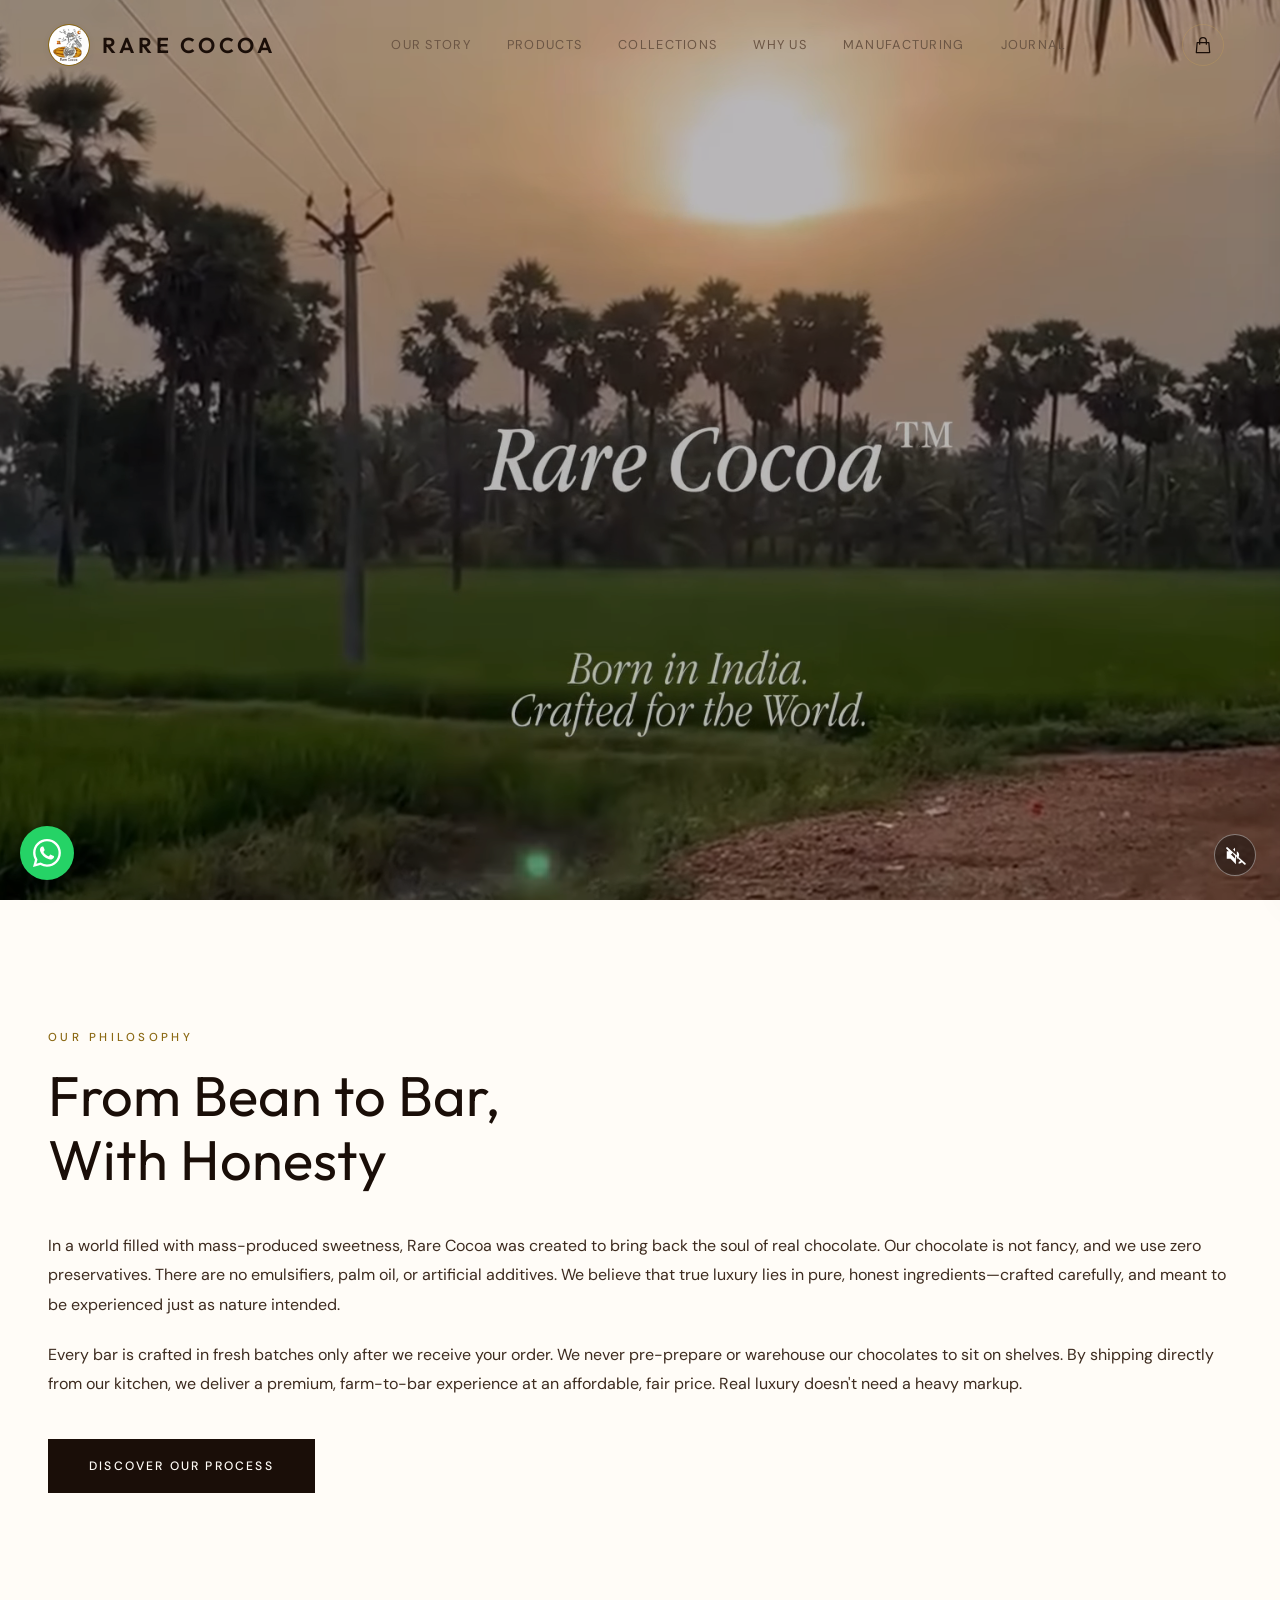
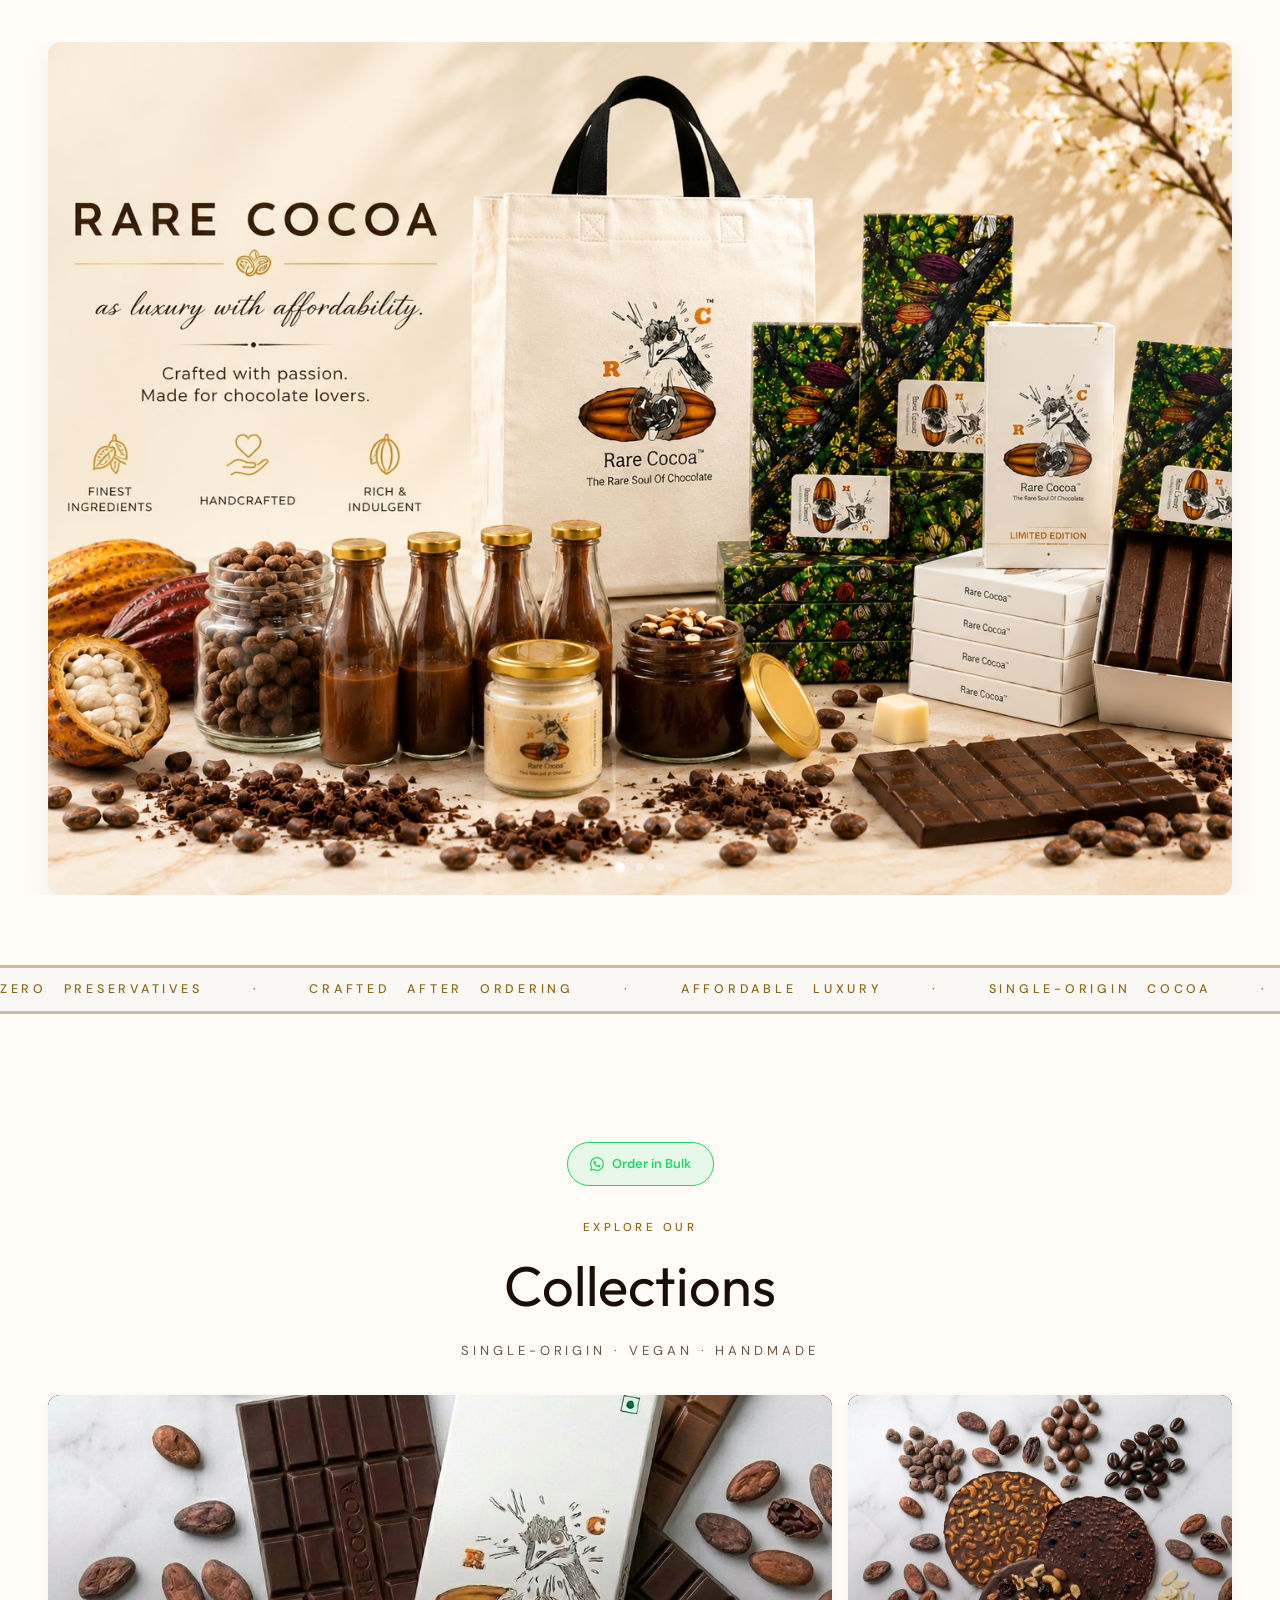
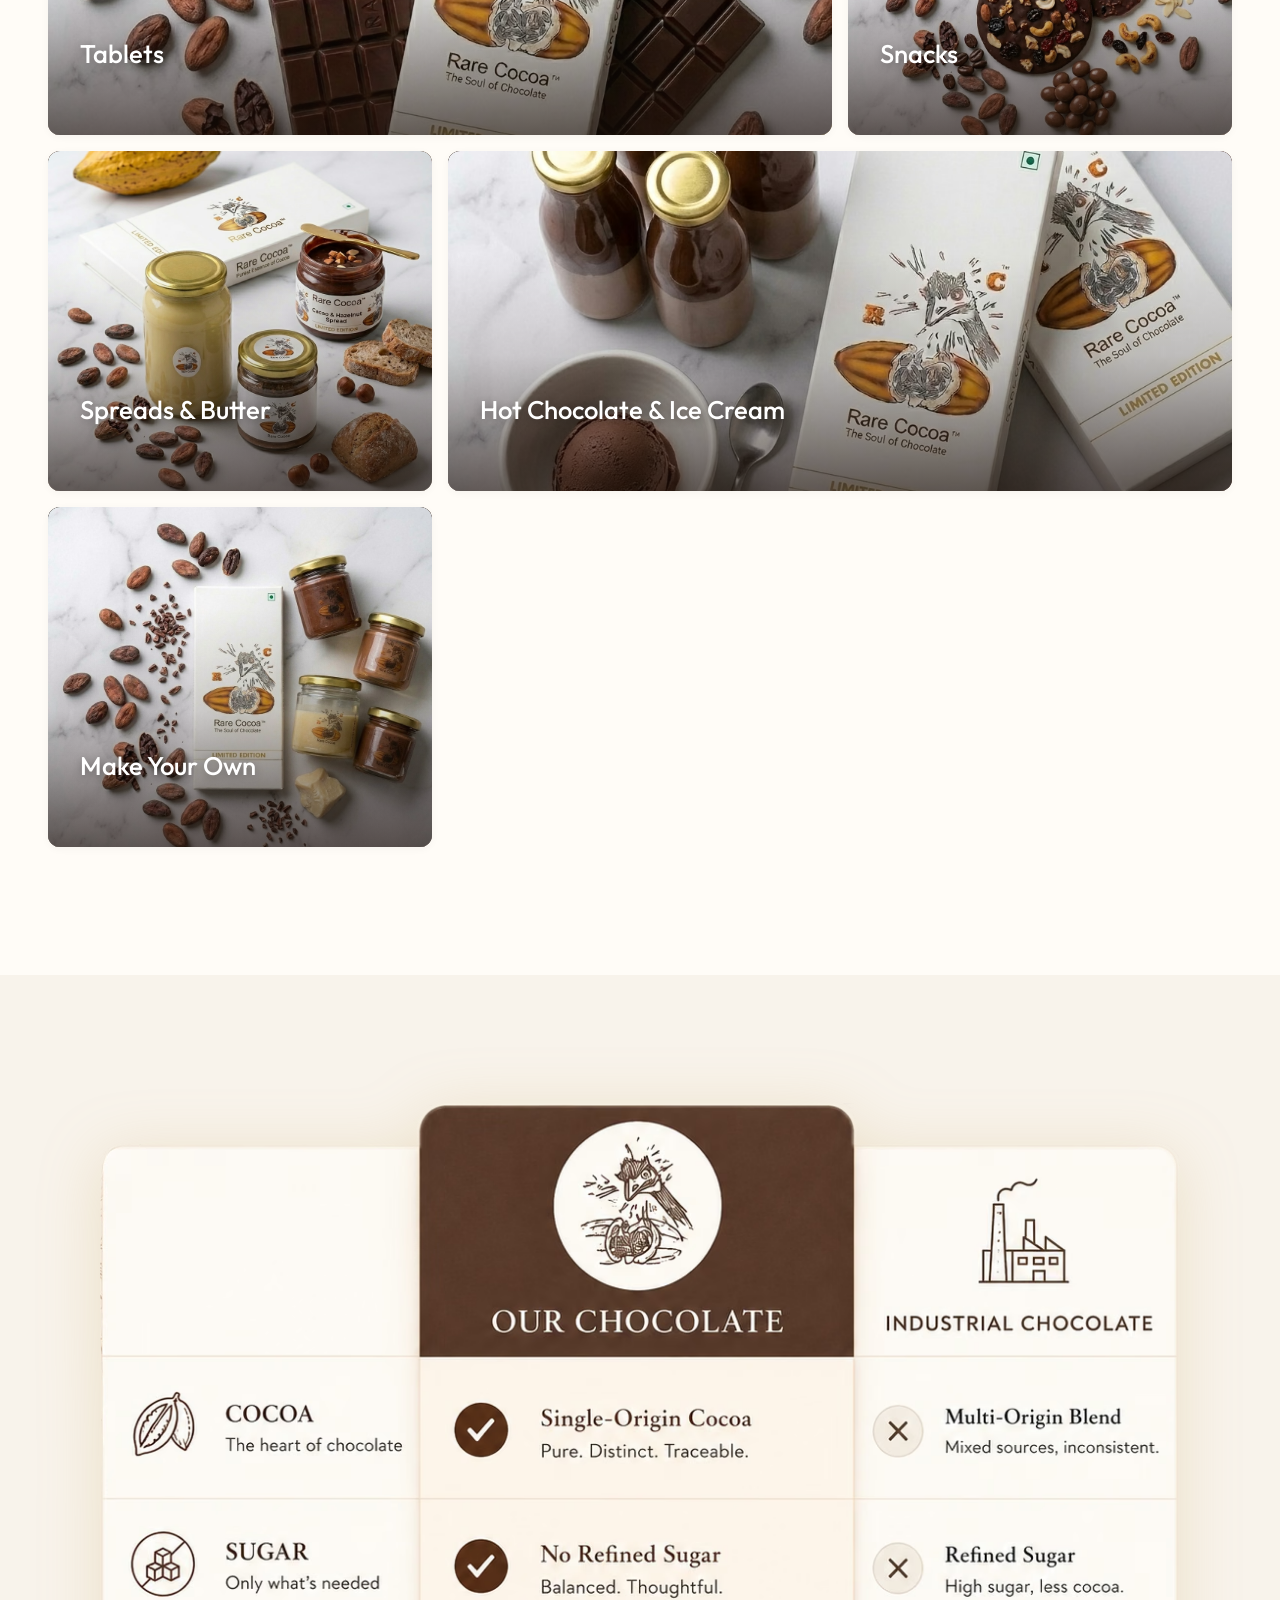
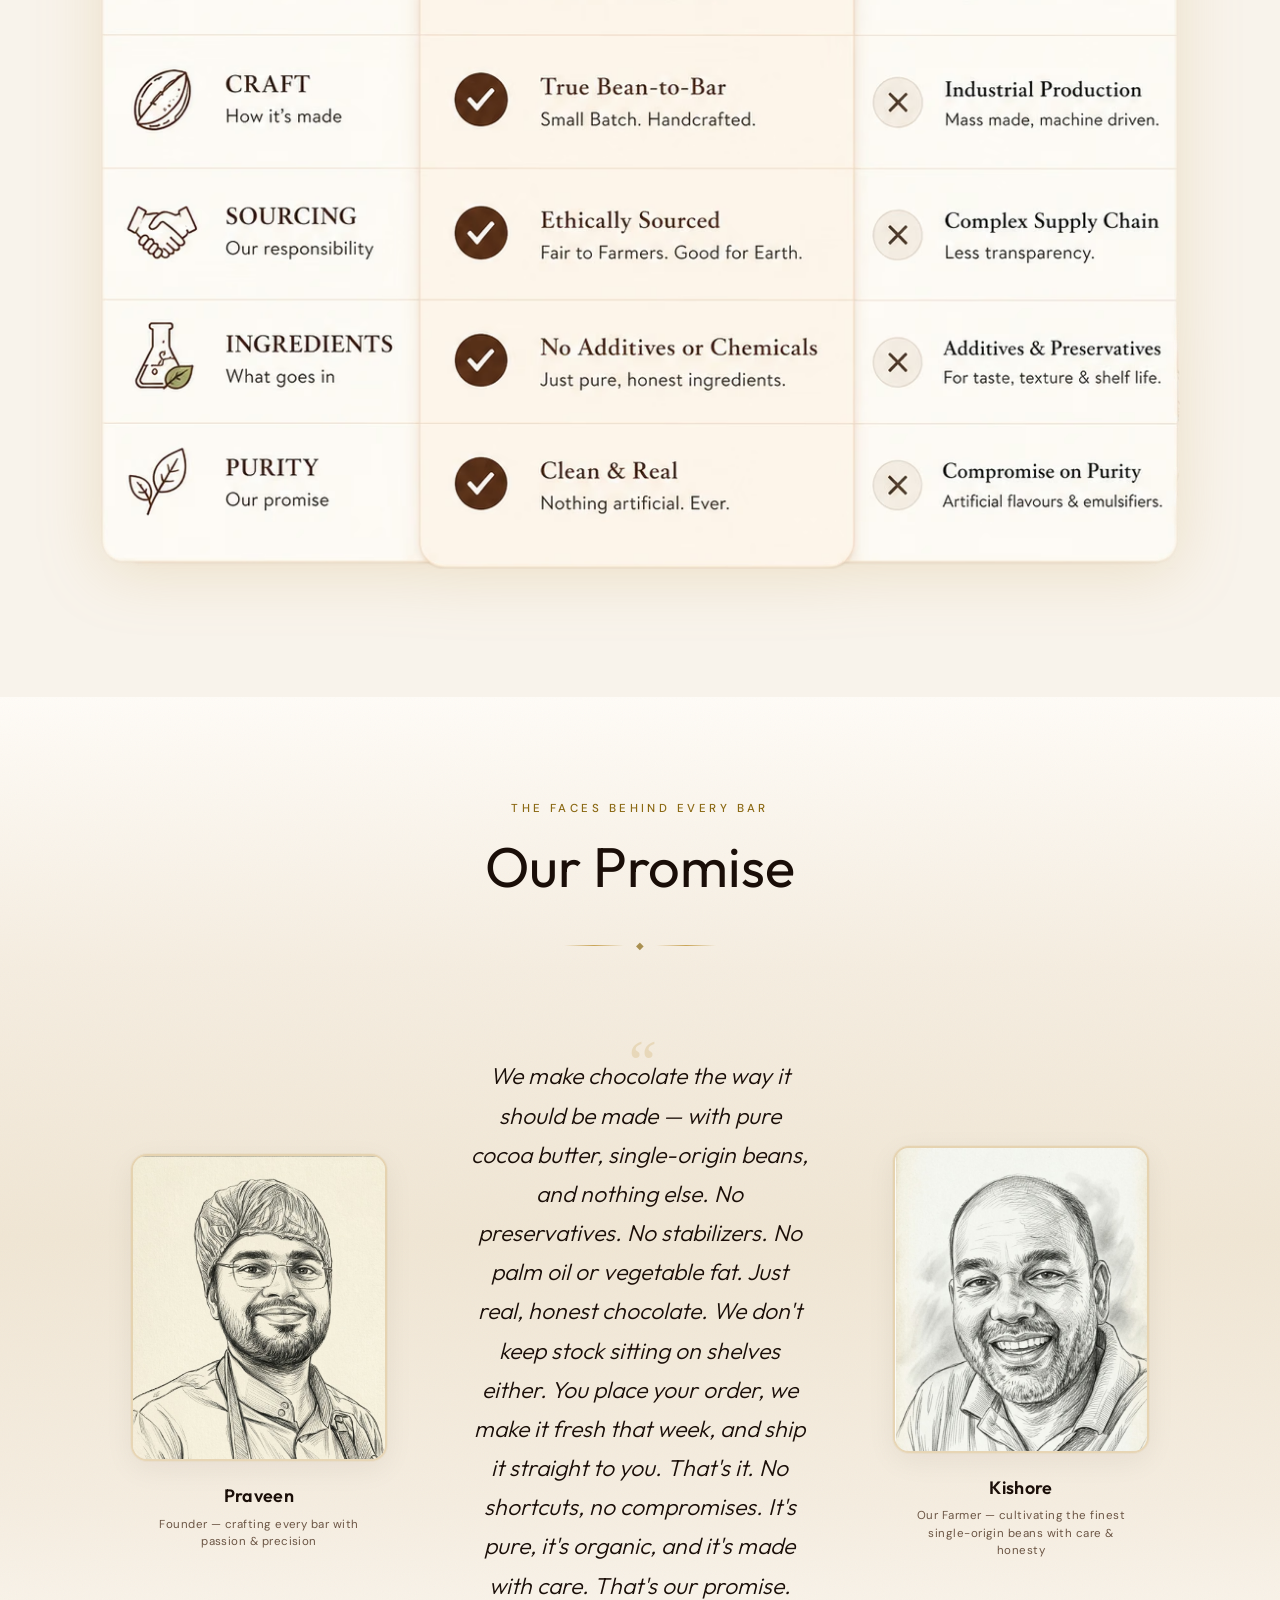
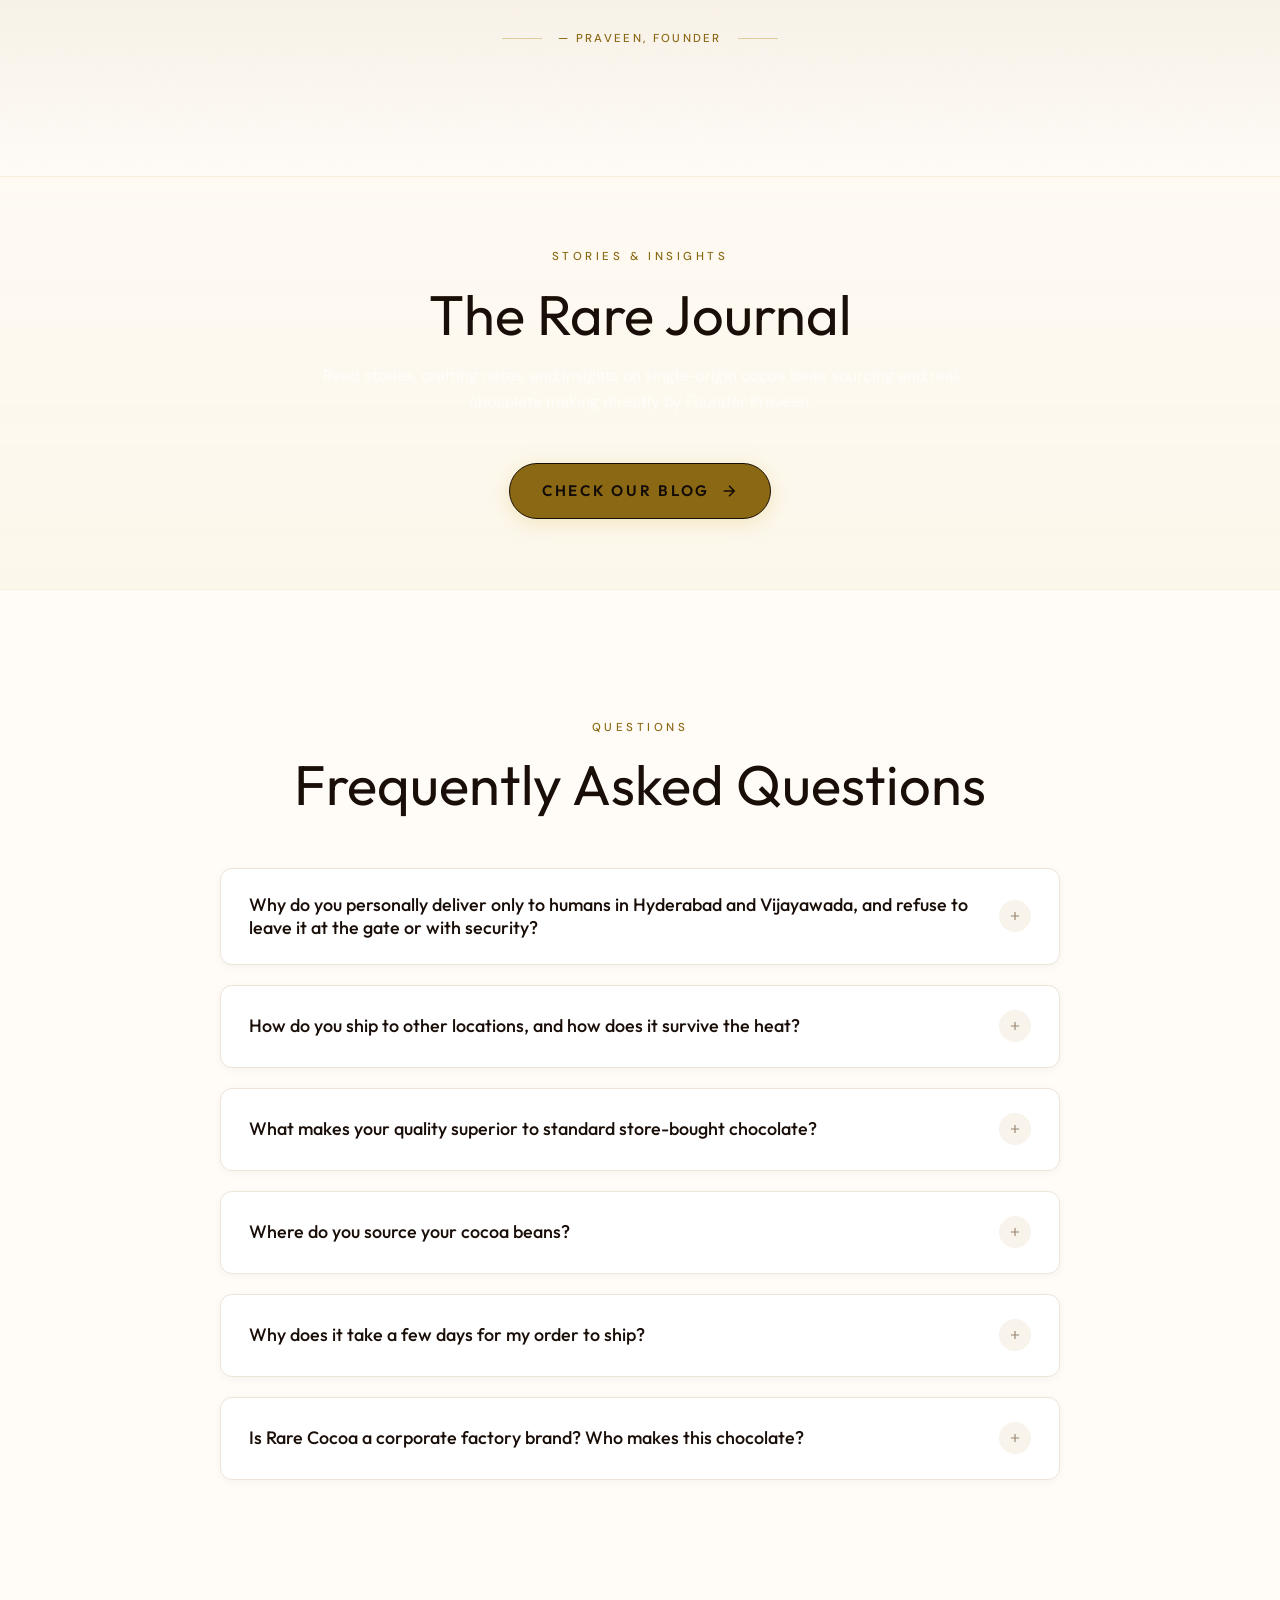
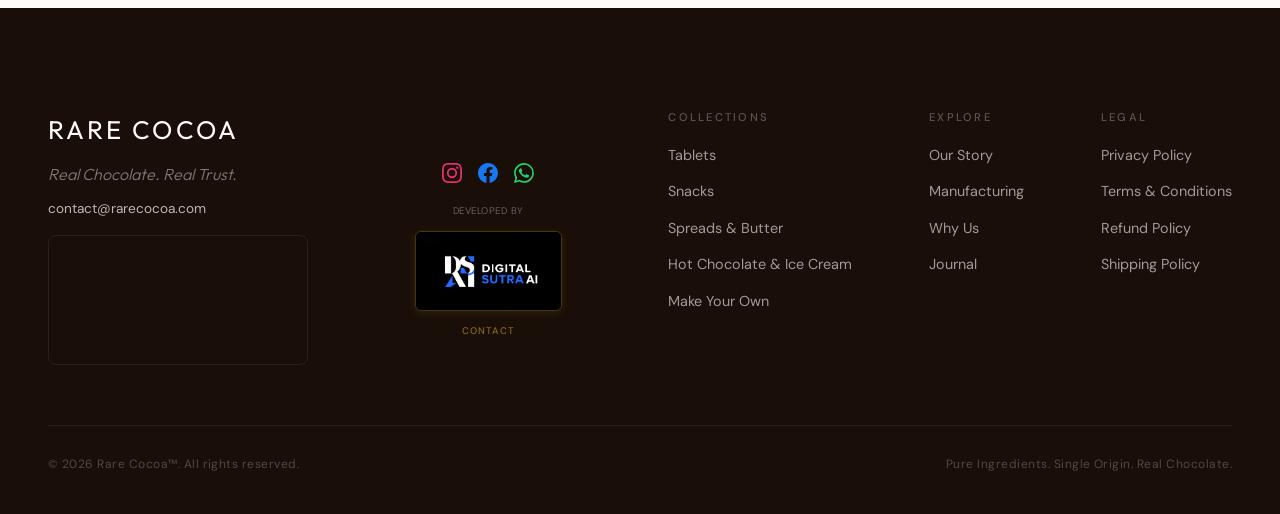
==== commit 4a4a9da0: "Enhance catalog pricing engine: support flat sweetener prices and unit suffixes directly from Google" ====
--- a/index.html
+++ b/index.html
@@ -174,13 +174,6 @@
             "name": "Pure Cocoa Butter & Hot Chocolate",
             "url": "https://rarecocoa.com/hot-chocolate-ice-cream.html",
             "image": "https://rarecocoa.com/assets/category_hotchocolate_butter.jpg"
-          },
-          {
-            "@type": "ListItem",
-            "position": 5,
-            "name": "Pure Chocolate Slabs",
-            "url": "https://rarecocoa.com/chocolate-slab.html",
-            "image": "https://rarecocoa.com/assets/category_slabs.jpg"
           }
         ]
       }
@@ -1190,7 +1183,7 @@
 
   </footer>
 
-  <script src="cart.js?v=v84"></script>
+  <script src="cart.js?v=v86"></script>
 
   <script src="script.js?v=v80"></script>
 
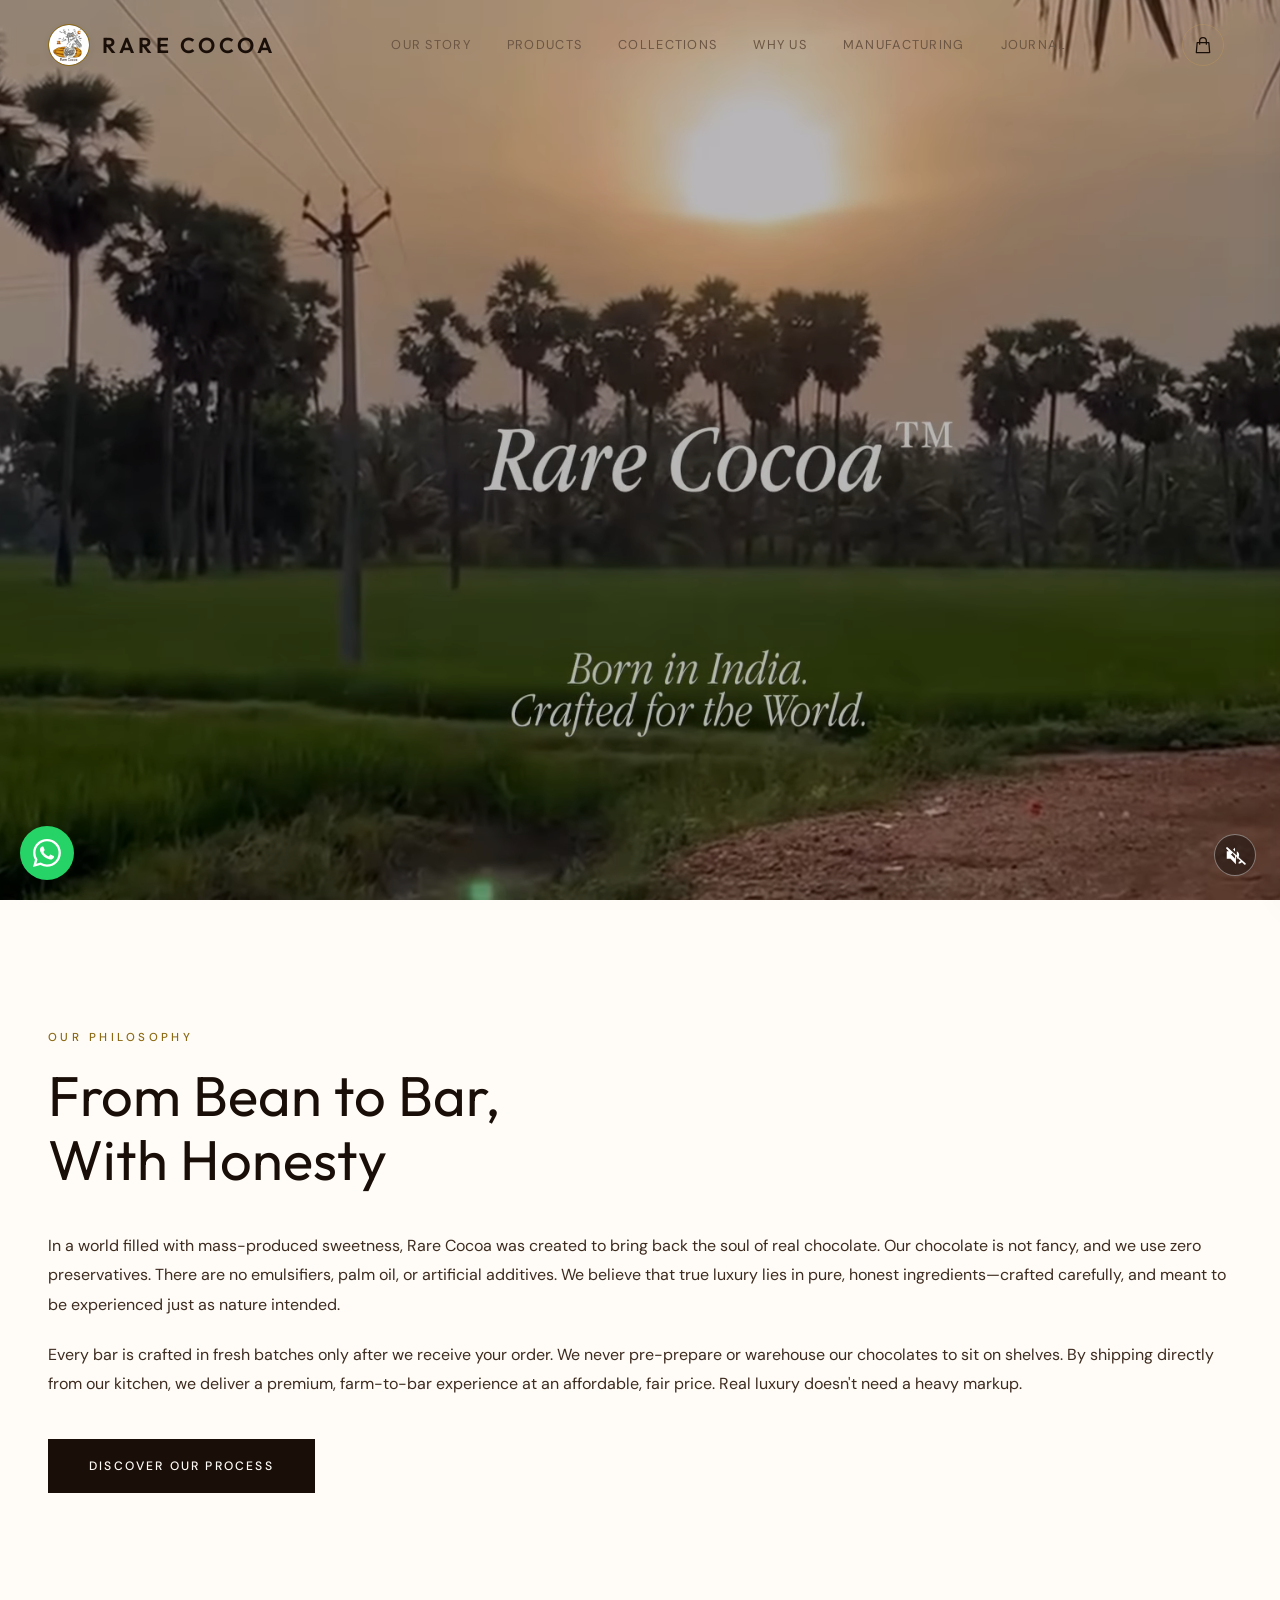
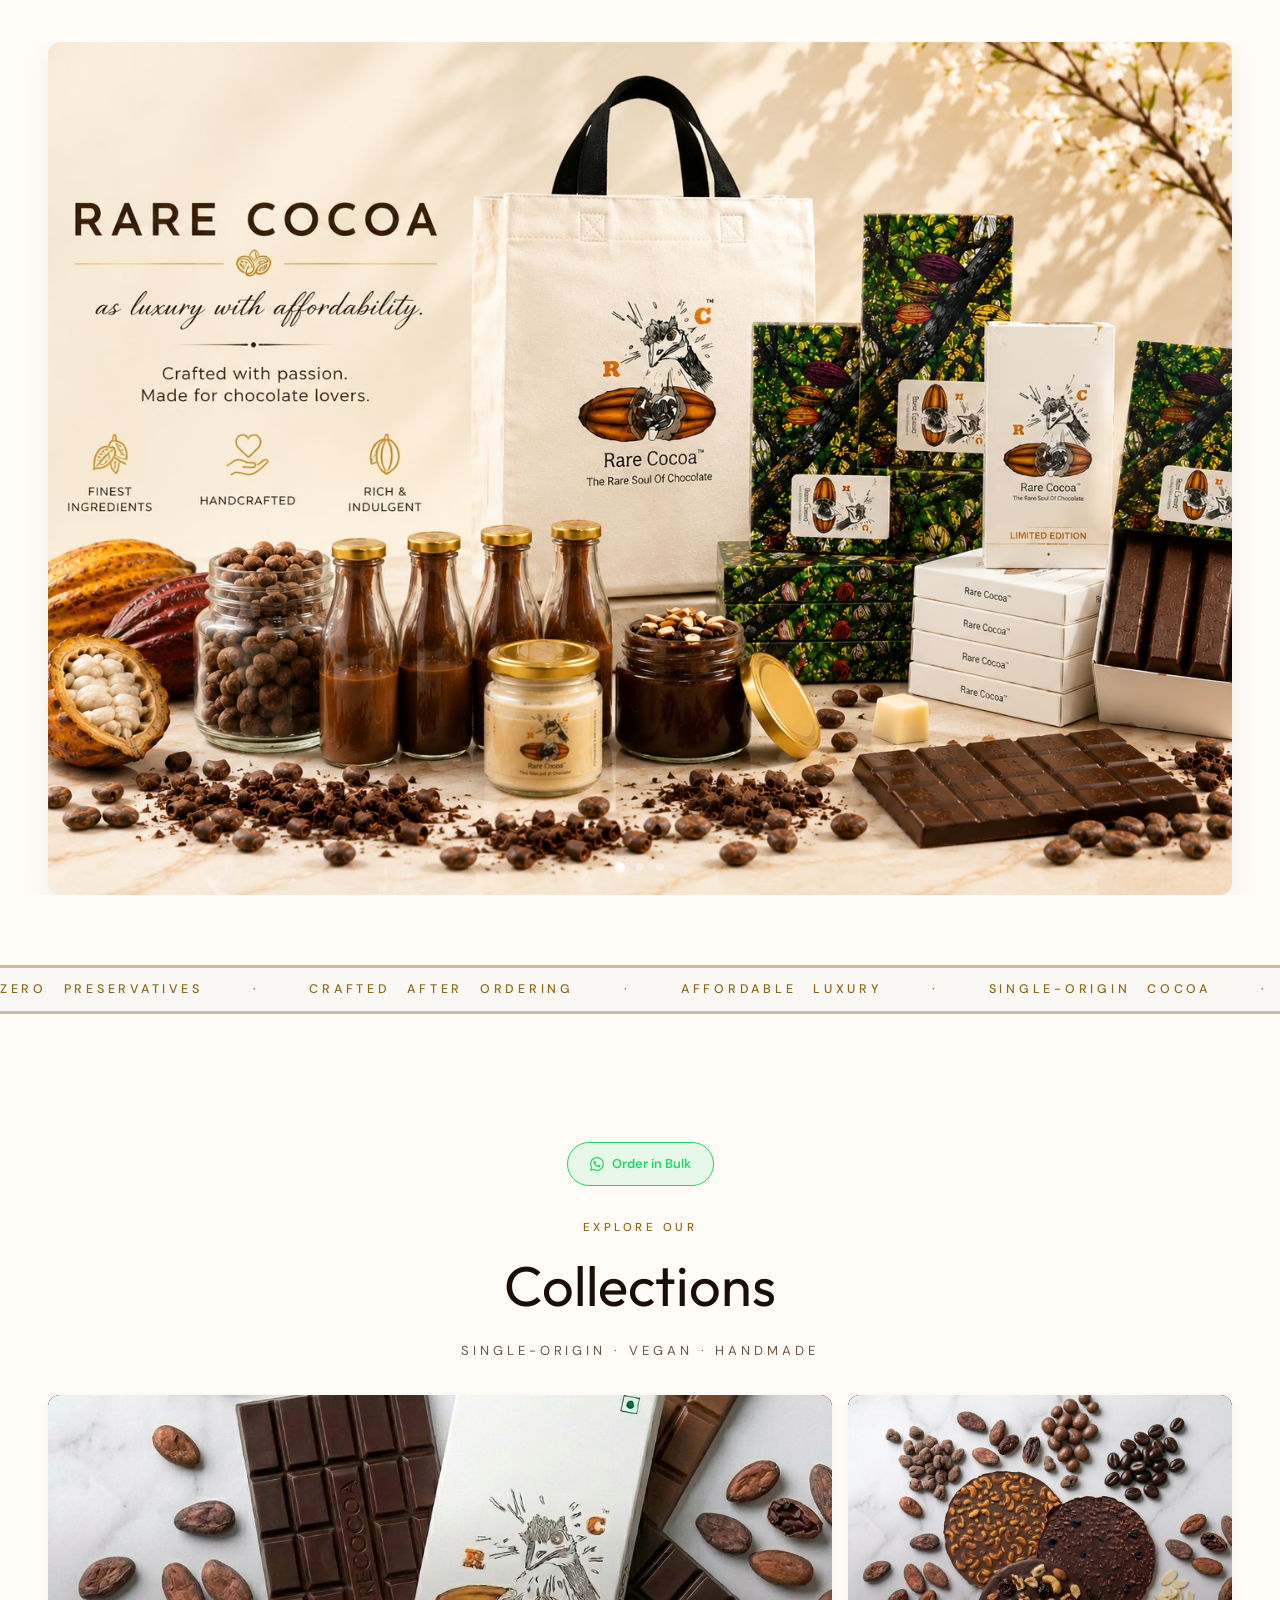
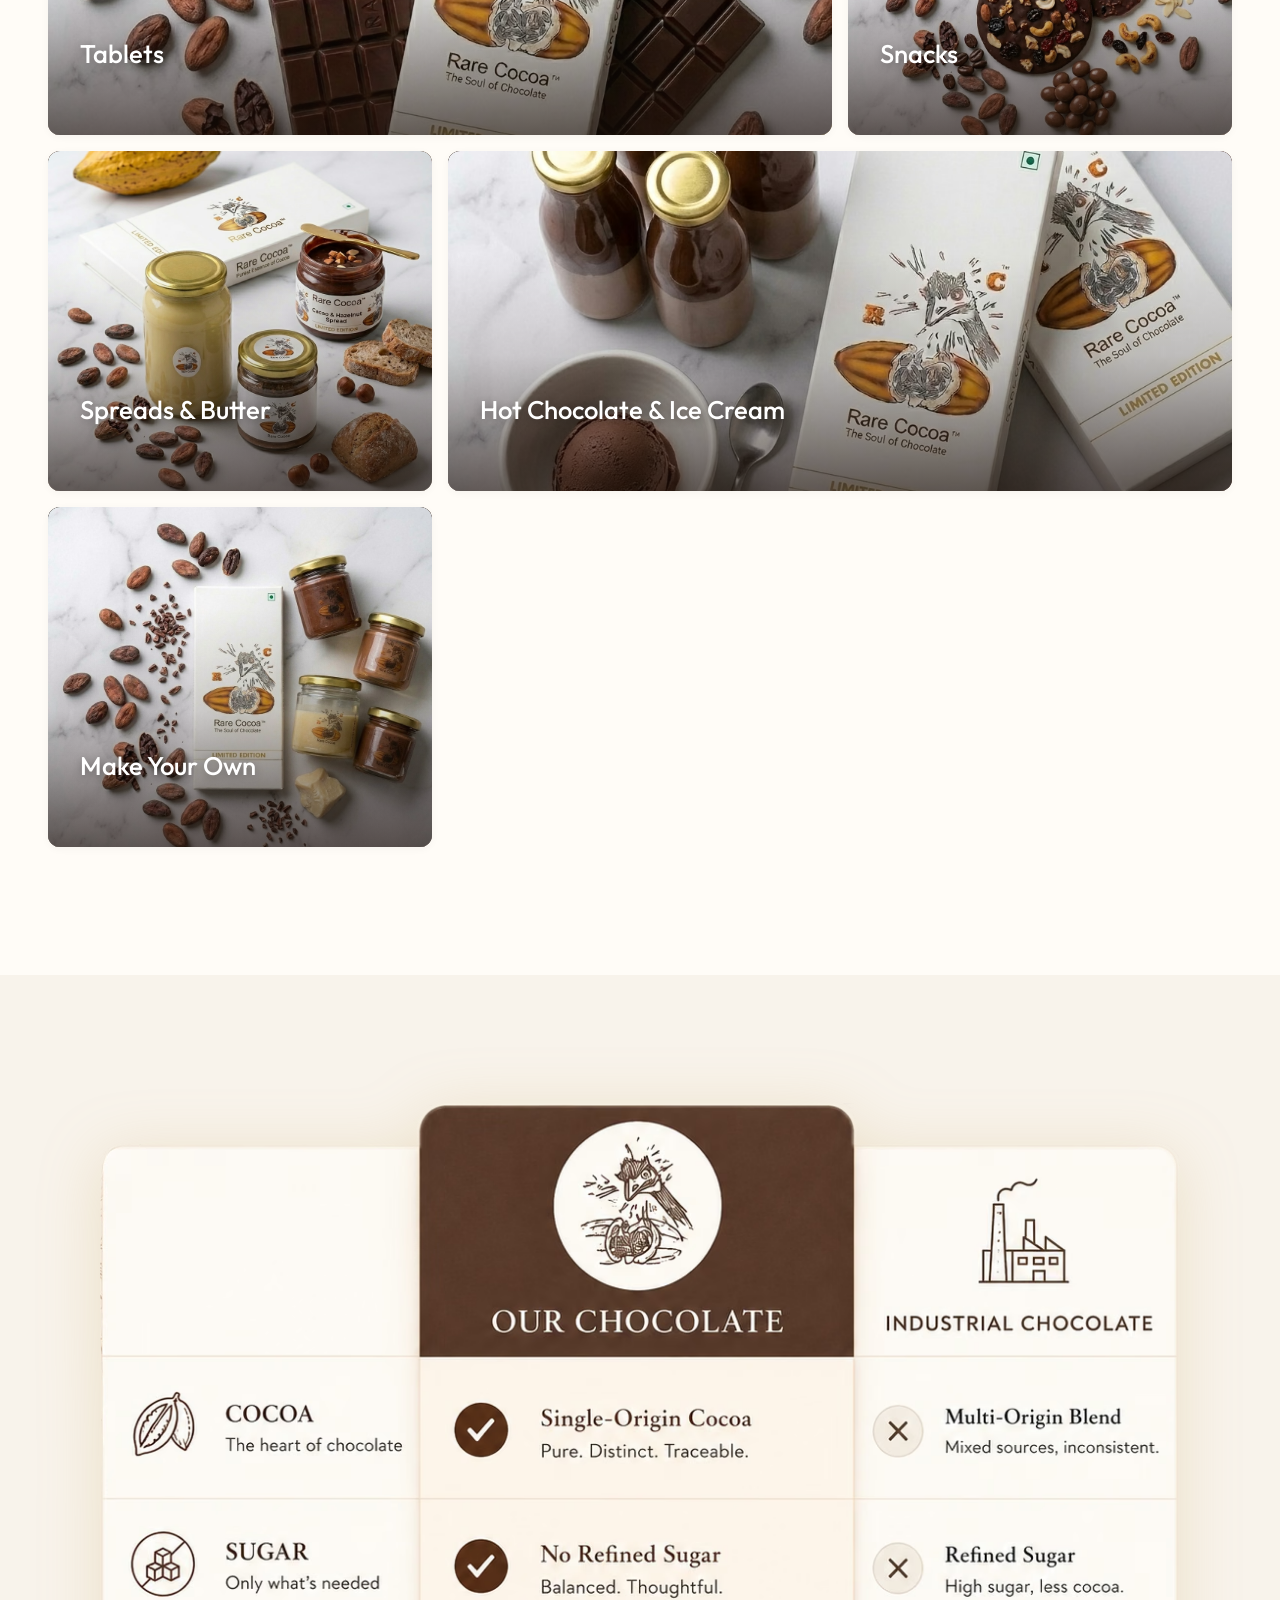
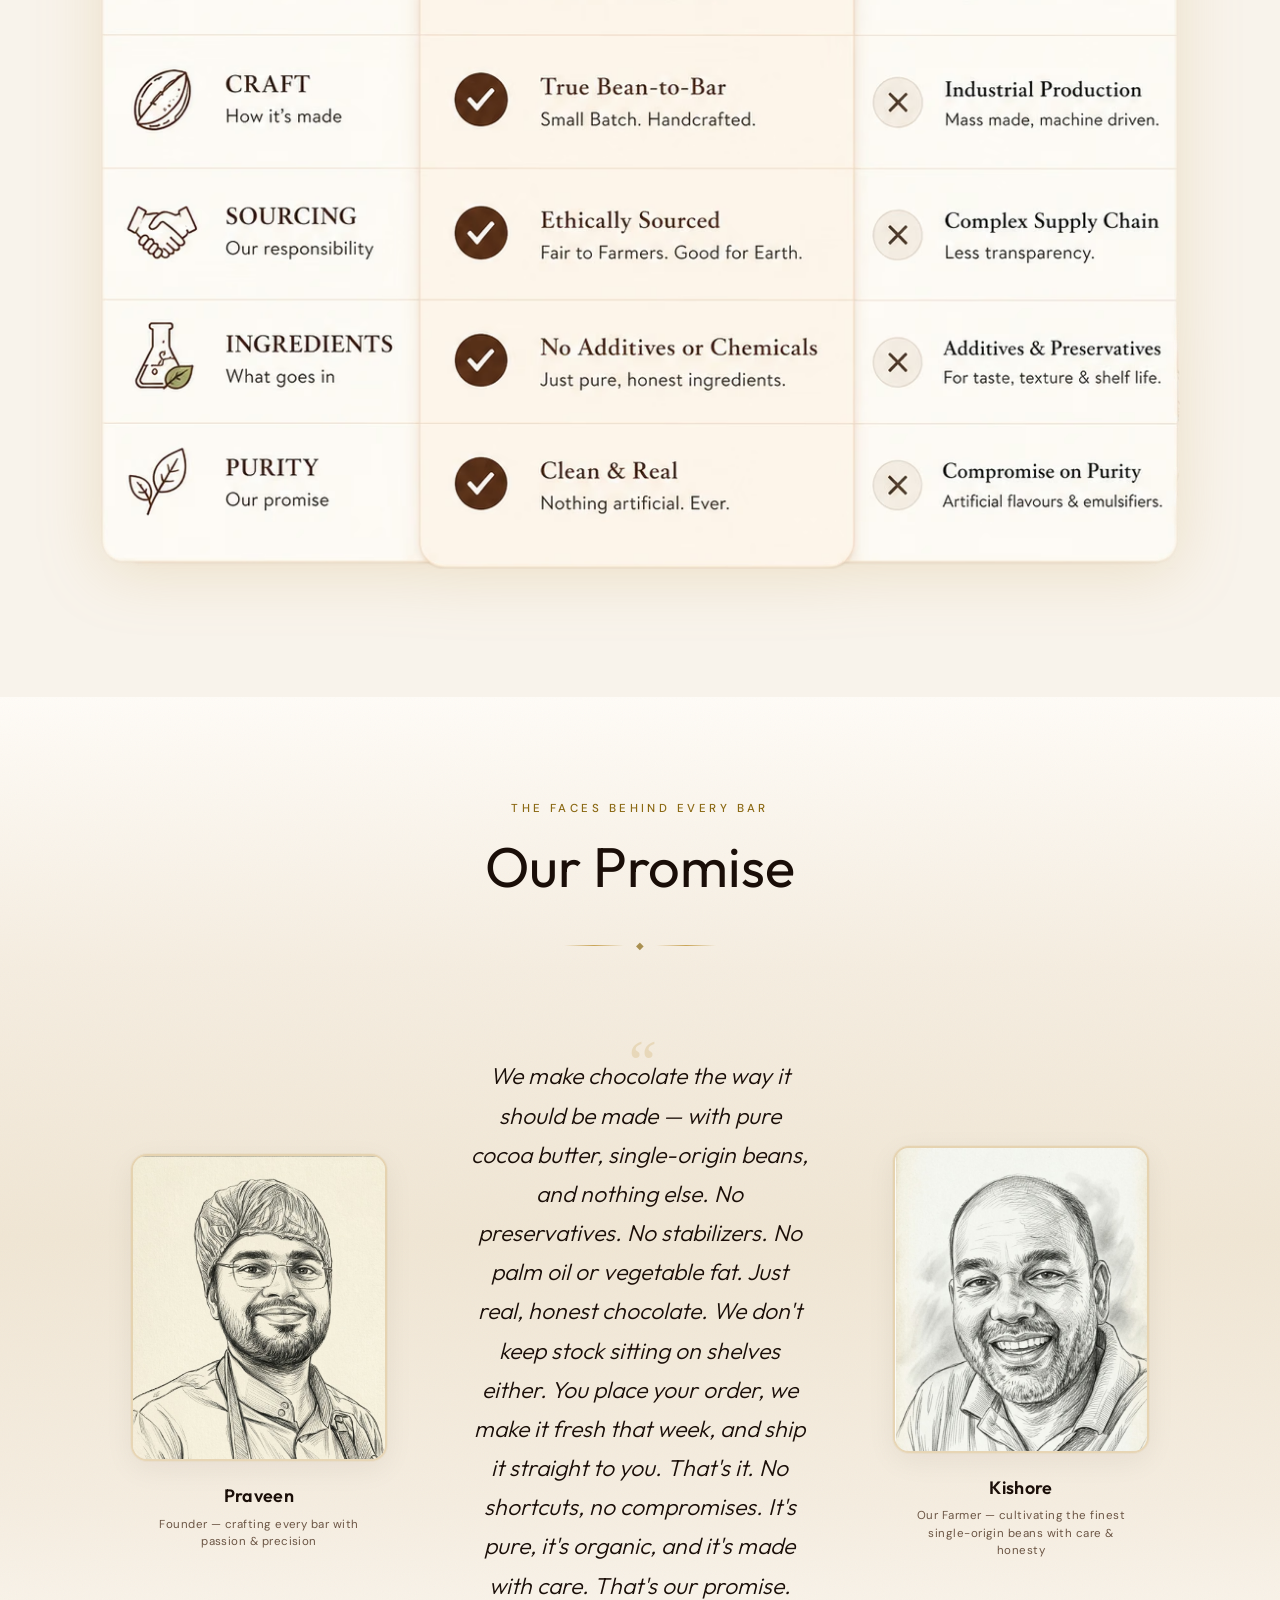
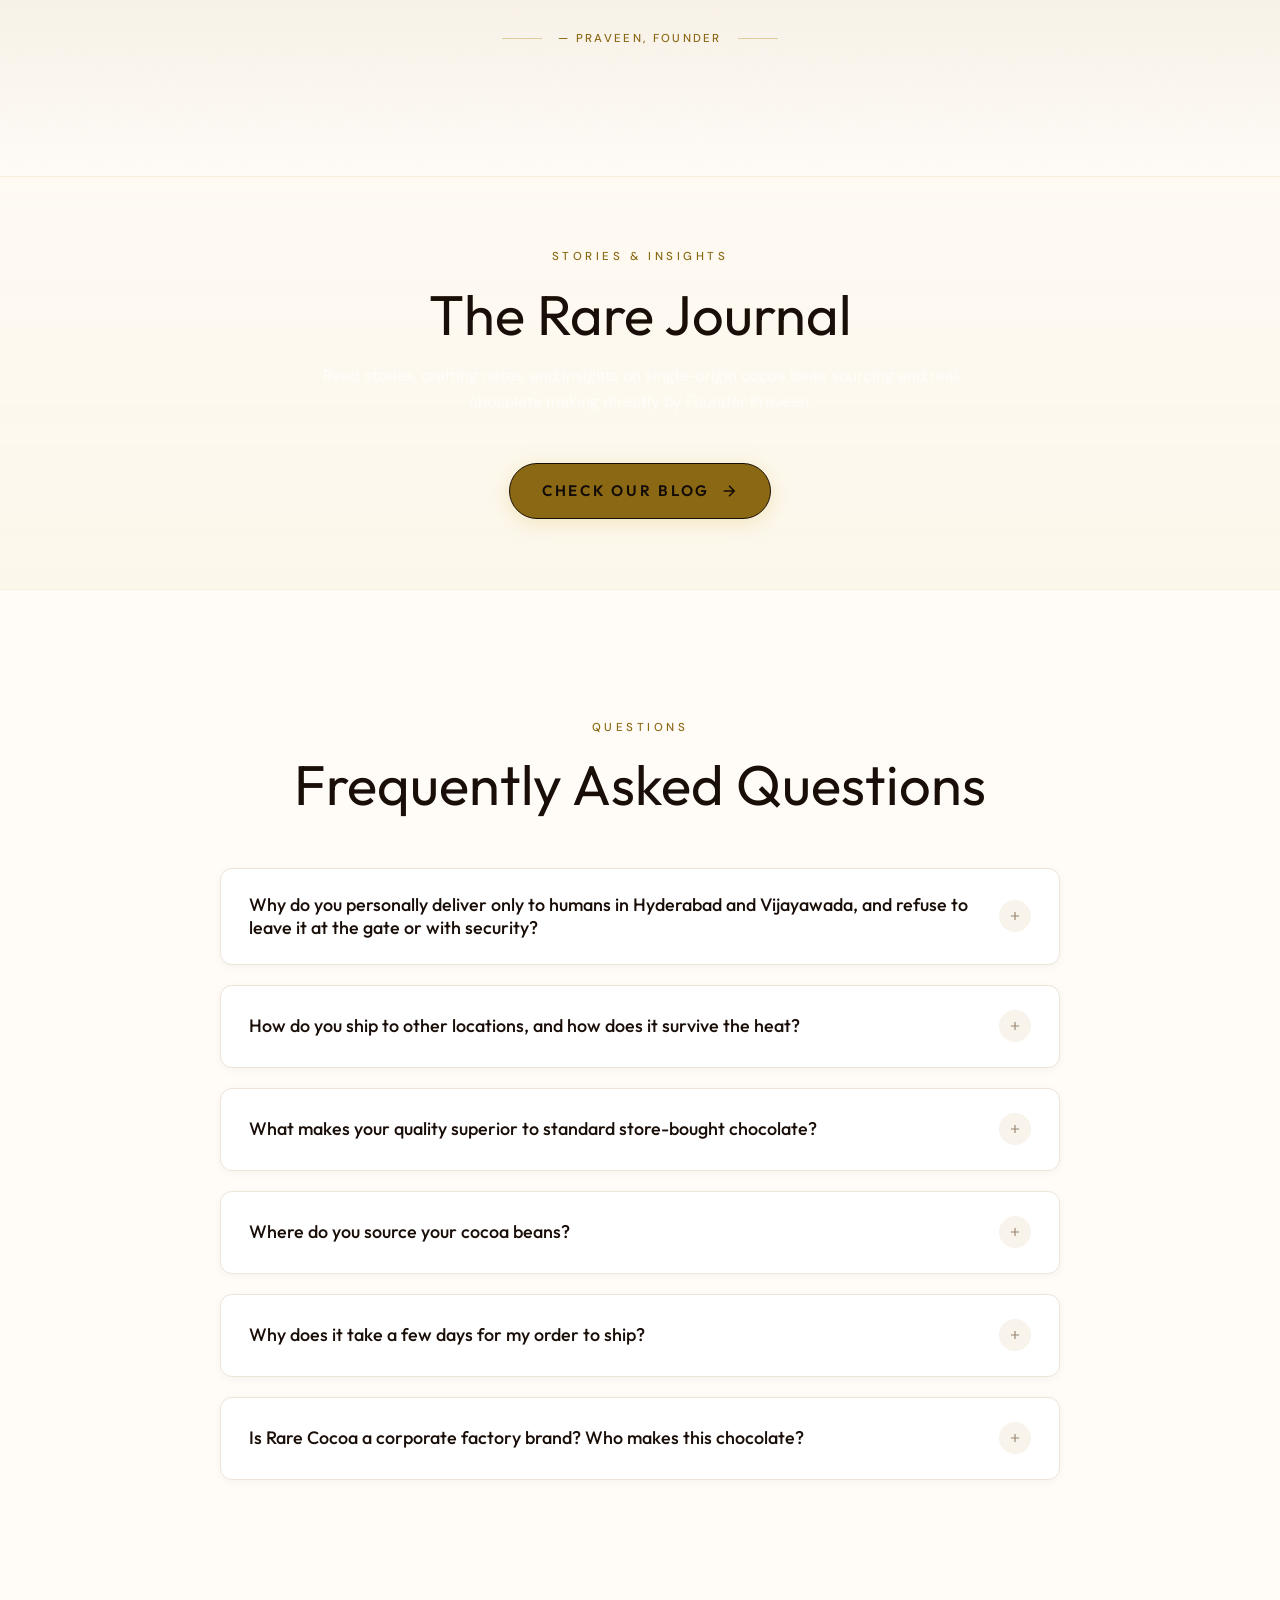
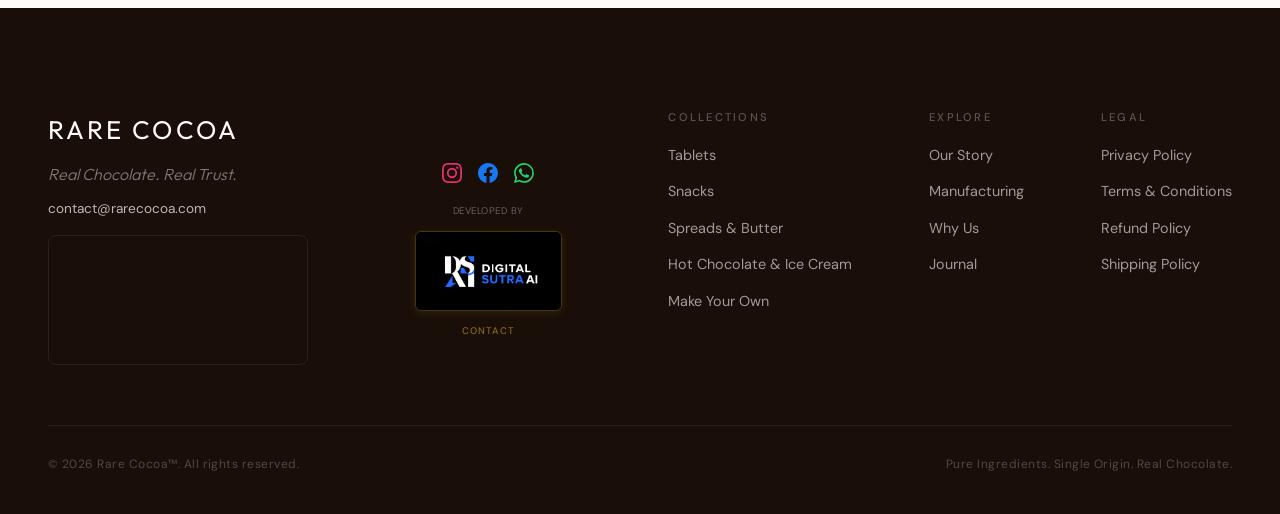
==== commit cdf15e6d: "Restore native video autoplay, add media cache headers in htaccess, and remove redundant retry delay" ====
--- a/index.html
+++ b/index.html
@@ -420,17 +420,17 @@
 
       <!-- Desktop landscape video -->
 
-      <video class="hero-video hero-video-desktop" muted loop playsinline preload="none" aria-label="Hero Video" id="heroVideo">
-
-        <source data-src="assets/new_hero.mp4" type="video/mp4">
+      <video class="hero-video hero-video-desktop" muted loop playsinline preload="auto" autoplay aria-label="Hero Video" id="heroVideo">
+
+        <source src="assets/new_hero.mp4" type="video/mp4">
 
       </video>
 
       <!-- Mobile portrait video (4:5) -->
 
-      <video class="hero-video hero-video-mobile" muted loop playsinline preload="auto" aria-label="Hero Video Mobile" id="heroVideoMobile">
-
-        <source data-src="assets/newmobilehero.mp4" type="video/mp4">
+      <video class="hero-video hero-video-mobile" muted loop playsinline preload="auto" autoplay aria-label="Hero Video Mobile" id="heroVideoMobile">
+
+        <source src="assets/newmobilehero.mp4" type="video/mp4">
 
       </video>
 
@@ -1185,7 +1185,7 @@
 
   <script src="cart.js?v=v86"></script>
 
-  <script src="script.js?v=v80"></script>
+  <script src="script.js?v=v81"></script>
 
 </body>
 
